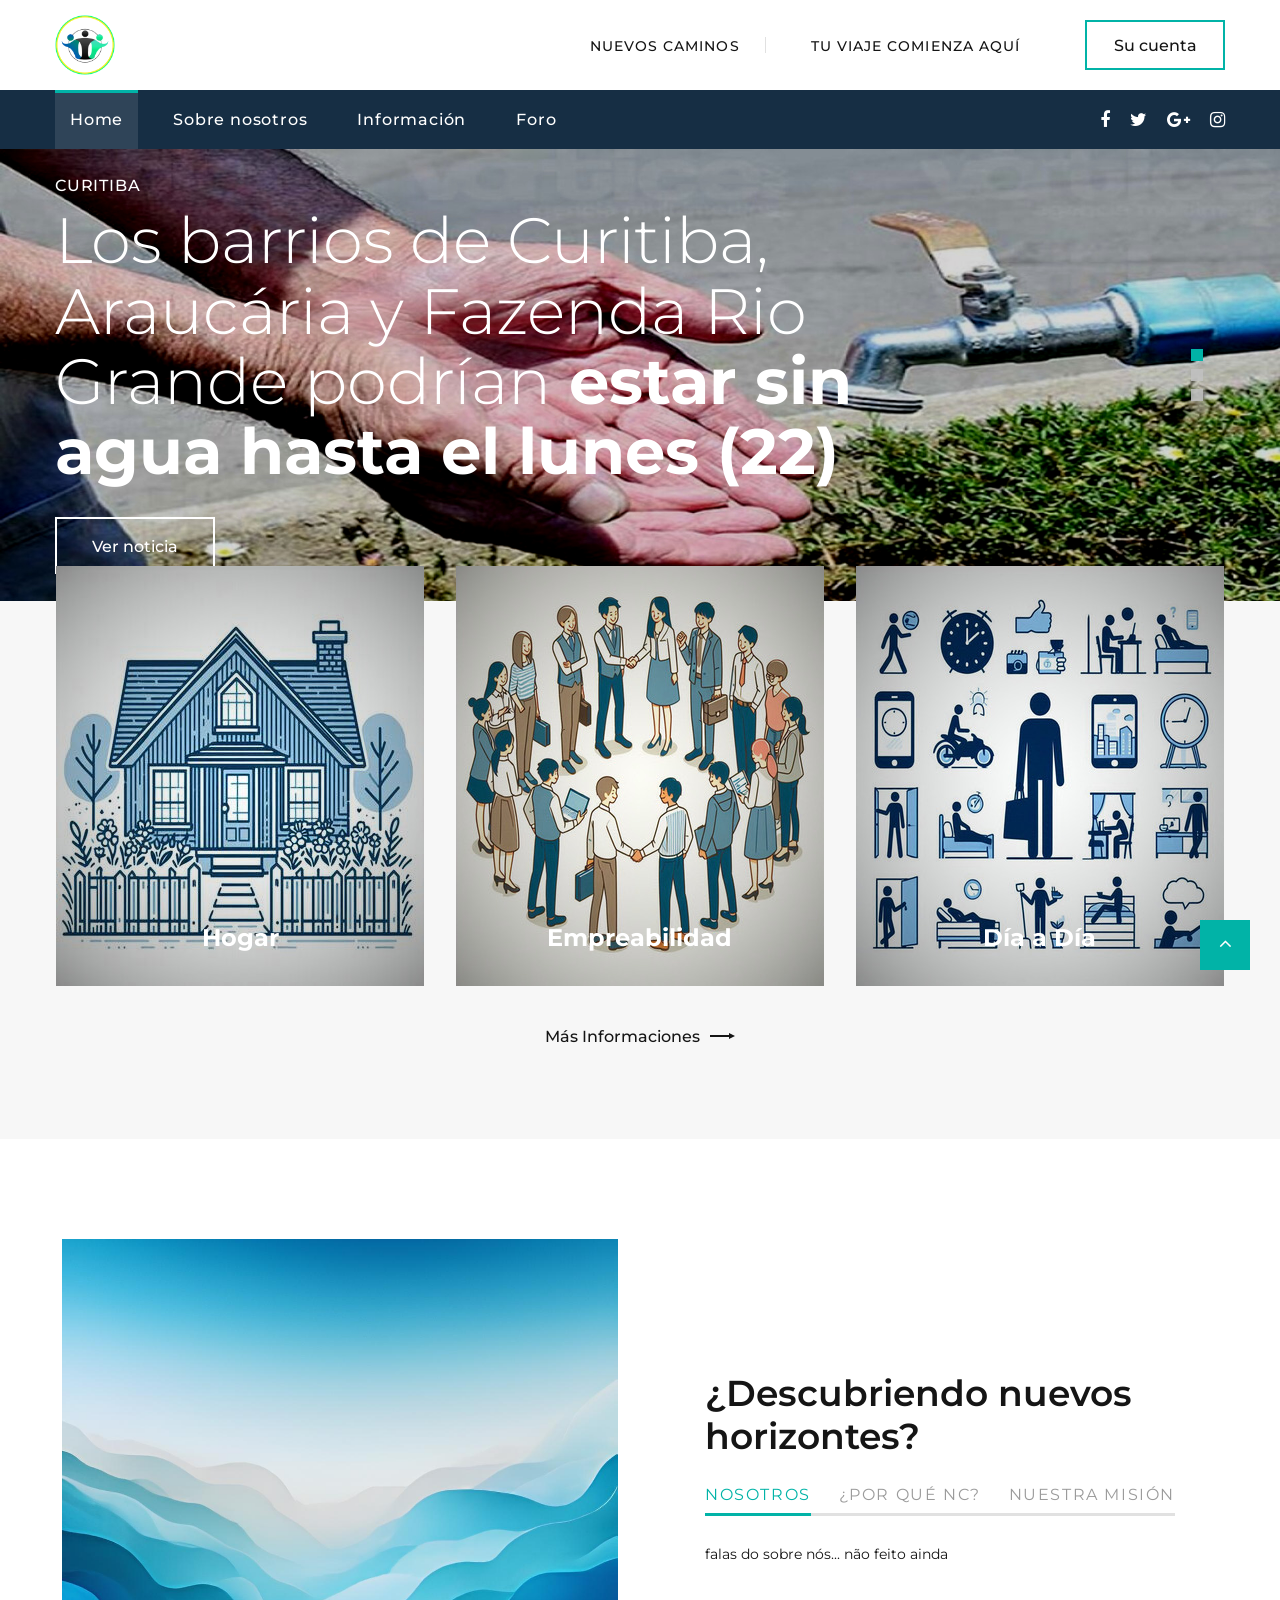
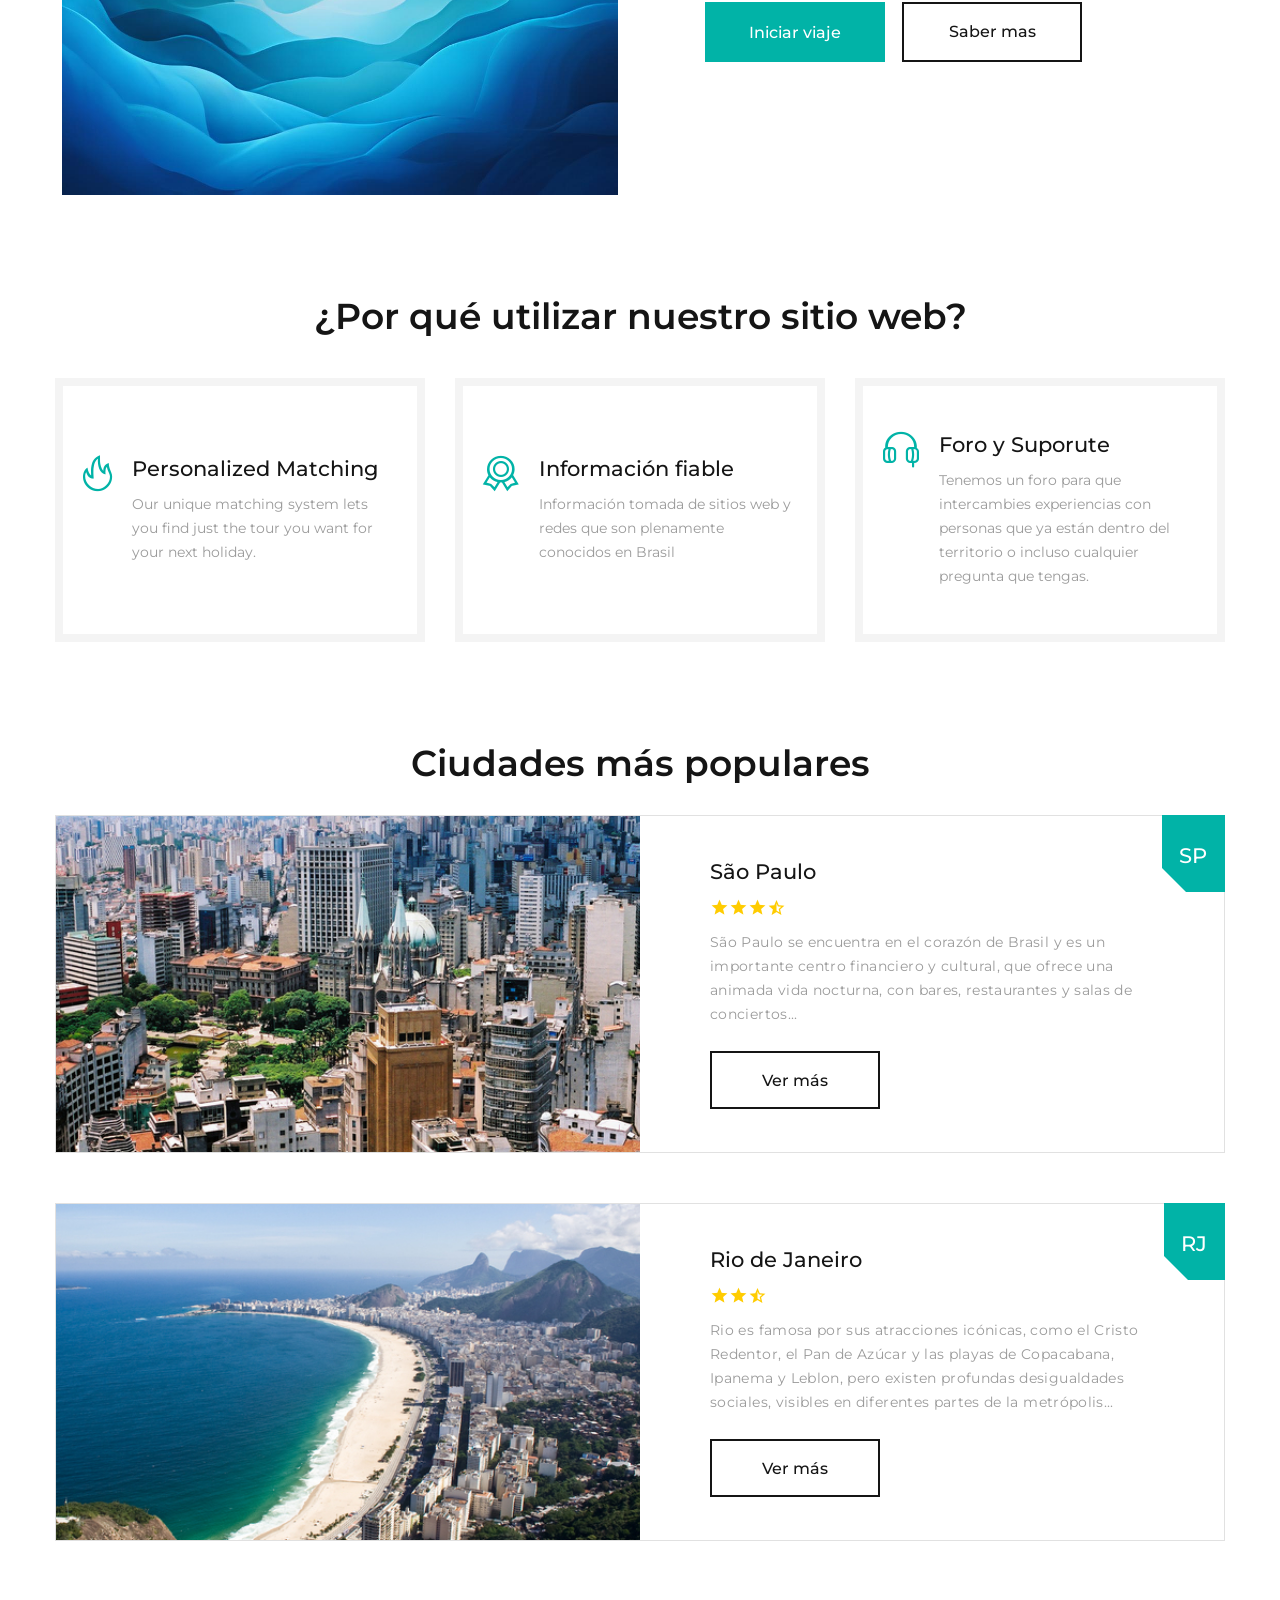
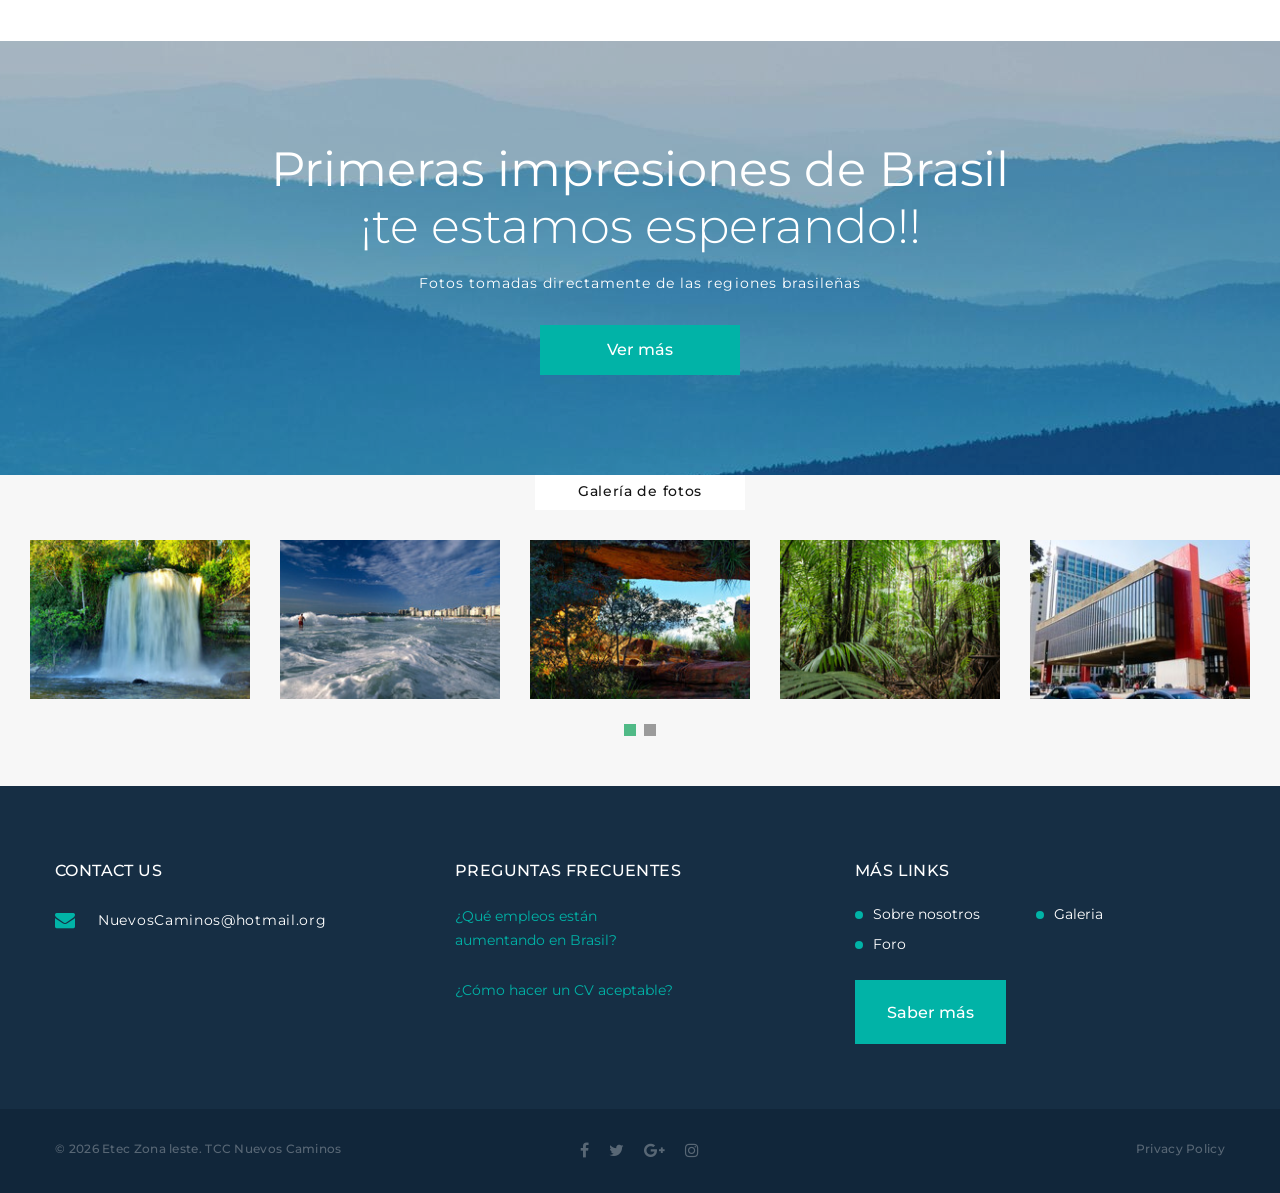
==== Front-end/index.html @ b8fffcc0 "Initial commit" ====
<!DOCTYPE html>
<html class="wide wow-animation" lang="es">
  <head>
    <title>Home</title>
    <meta name="format-detection" content="telephone=no" />
    <meta
      name="viewport"
      content="width=device-width, height=device-height, initial-scale=1.0, maximum-scale=1.0, user-scalable=0"
    />
    <meta http-equiv="X-UA-Compatible" content="IE=edge" />
    <meta charset="utf-8" />
    <link rel="icon" href="images/favicon.ico" type="image/x-icon" />
    <!-- Stylesheets-->
    <link
      rel="stylesheet"
      type="text/css"
      href="//fonts.googleapis.com/css?family=Montserrat:400,500,600,700%7CPoppins:400%7CTeko:300,400"
    />
    <link rel="stylesheet" href="css/bootstrap.css" />
    <link rel="stylesheet" href="css/fonts.css" />
    <link rel="stylesheet" href="css/style.css" />
    <style>
      .ie-panel {
        display: none;
        background: #212121;
        padding: 10px 0;
        box-shadow: 3px 3px 5px 0 rgba(0, 0, 0, 0.3);
        clear: both;
        text-align: center;
        position: relative;
        z-index: 1;
      }
      html.ie-10 .ie-panel,
      html.lt-ie-10 .ie-panel {
        display: block;
      }
    </style>
  </head>
  <body>
    <div class="page">
      <header class="section page-header">
        <!-- RD Navbar: Deixa o que é estatico na tela ou não-->
        <div class="rd-navbar-wrap">
          <nav
            class="rd-navbar rd-navbar-corporate"
            data-layout="rd-navbar-fixed"
            data-sm-layout="rd-navbar-fixed"
            data-md-layout="rd-navbar-fixed"
            data-md-device-layout="rd-navbar-fixed"
            data-lg-layout="rd-navbar-static"
            data-lg-device-layout="rd-navbar-fixed"
            data-xl-layout="rd-navbar-static"
            data-xl-device-layout="rd-navbar-static"
            data-xxl-layout="rd-navbar-static"
            data-xxl-device-layout="rd-navbar-static"
            data-lg-stick-up-offset="46px"
            data-xl-stick-up-offset="46px"
            data-xxl-stick-up-offset="106px"
            data-lg-stick-up="true"
            data-xl-stick-up="true"
            data-xxl-stick-up="true"
          >
            <div
              class="rd-navbar-collapse-toggle rd-navbar-fixed-element-1"
              data-rd-navbar-toggle=".rd-navbar-collapse"
            >
              <span></span>
            </div>
            <div class="rd-navbar-aside-outer">
              <div class="rd-navbar-aside">
                <!-- RD Navbar Panel-->
                <div class="rd-navbar-panel">
                  <!-- RD Navbar Toggle-->
                  <button
                    class="rd-navbar-toggle"
                    data-rd-navbar-toggle=".rd-navbar-nav-wrap"
                  >
                    <span></span>
                  </button>
                  <!-- RD Navbar Brand: a parte branca em cima da navbar-->
                  <div class="rd-navbar-brand">
                    <!--Brand: as informações dentro da Brand,e definindo que ela não é estatica na tela-->
                    <a class="brand" href="index.html">
                      <img src="images/logo.png" class="logo"/></a>
                  </div>
                </div>
                <div class="rd-navbar-aside-right rd-navbar-collapse">
                  <ul class="rd-navbar-corporate-contacts">
                    <li>
                      <div class="unit unit-spacing-xs">
                        <div class="unit-left">
                          <span class=""></span>
                        </div>
                        <div class="unit-body">
                          <p>Nuevos Caminos</p>
                        </div>
                      </div>
                    </li>
                    <li>
                      <div class="unit unit-spacing-xs">
                        <div class="unit-left">
                          <span class=""></span>
                        </div>
                        <div class="unit-body">
                          <a>Tu viaje comienza aquí</a>
                        </div>
                      </div>
                    </li>
                  </ul>
                  <!--Botão da Brand--->
                  <a
                    class="button button-md button-default-outline-2 button-ujarak"
                    href="cuenta.html">Su cuenta</a>
                </div>
              </div>
            </div>
            <!-- Icones das redes sociais -->
            <div class="rd-navbar-main-outer">
              <div class="rd-navbar-main">
                <div class="rd-navbar-nav-wrap">
                  <ul
                    class="list-inline list-inline-md rd-navbar-corporate-list-social"
                  >
                    <li><a class="icon fa fa-facebook" href="#"></a></li>
                    <li><a class="icon fa fa-twitter" href="#"></a></li>
                    <li><a class="icon fa fa-google-plus" href="#"></a></li>
                    <li><a class="icon fa fa-instagram" href="#"></a></li>
                  </ul>
                  <!-- RD Navbar Nav: Começo da navbar-->
                  <ul class="rd-navbar-nav">
                    <li class="rd-nav-item active">
                      <a class="rd-nav-link" href="index.html">Home</a>
                    </li>
                    <li class="rd-nav-item">
                      <a class="rd-nav-link" href="Sobre.html">Sobre nosotros</a>
                    </li>
                    <li class="rd-nav-item dropdown">
                      <a class="rd-nav-link" href="#" id="navbarDropdown1" role="button" data-toggle="dropdown" aria-expanded="false">Información</a>
                      <div class="dropdown-menu" aria-labelledby="navbarDropdown1">
                        <a class="dropdown-item" href="Información nvb/hogar.html">Hogar</a>
                        <a class="dropdown-item" href="Información nvb/empreabilidad.html">Empreabilidad</a>
                        <a class="dropdown-item" href="Información nvb/consejos.html">Consejos diarios</a>
                      </div>
                    </li>
                    <li class="rd-nav-item">
                      <a class="rd-nav-link" href="foro.html">Foro</a>
                    </li>
                  </ul>
                </div>
              </div>
            </div>
          </nav>
        </div>
      </header>
      <!-- Swiper-->
      <section
        class="section swiper-container swiper-slider swiper-slider-corporate swiper-pagination-style-2"
        data-loop="true"
        data-autoplay="5000"
        data-simulate-touch="true"
        data-nav="false"
        data-direction="vertical"
      >
        <div class="swiper-wrapper text-left">
          <div
            class="swiper-slide context-dark"
            data-slide-bg="images/noticias/flaguaCR.jpg"
          >
            <div class="swiper-slide-caption section-md">
              <div class="container">
                <div class="row">
                  <div class="col-md-10">
                    <h6
                      class="text-uppercase"
                      data-caption-animate="fadeInRight"
                      data-caption-delay="0"
                    >
                      Curitiba
                    </h6>
                    <h2
                      class="oh font-weight-light"
                      data-caption-animate="slideInUp"
                      data-caption-delay="100"
                    >
                      <span>Los barrios de Curitiba, Araucária y Fazenda Rio Grande podrían</span
                      ><span class="font-weight-bold"> estar sin agua hasta el lunes (22)</span>
                    </h2>
                    <a
                      class="button button-default-outline button-ujarak"
                      href="#"
                      data-caption-animate="fadeInLeft"
                      data-caption-delay="0"
                      >Ver noticia</a
                    >
                  </div>
                </div>
              </div>
            </div>
          </div>
          <div
            class="swiper-slide context-dark"
            data-slide-bg="images/noticias/Greve.jpg"
          >
            <div class="swiper-slide-caption section-md">
              <div class="container">
                <div class="row">
                  <div class="col-md-10">
                    <h6
                      class="text-uppercase"
                      data-caption-animate="fadeInRight"
                      data-caption-delay="0"
                    >
                    São Paulo
                    </h6>
                    <h2
                      class="oh font-weight-light"
                      data-caption-animate="slideInUp"
                      data-caption-delay="100"
                    >
                      <span>Se cancela la huelga de conductores de autobuses y cobradores de pasajes </span
                      ><span class="font-weight-bold">tras acuerdo</span>
                    </h2>
                    <a
                      class="button button-default-outline button-ujarak"
                      href="#"
                      data-caption-animate="fadeInLeft"
                      data-caption-delay="0"
                      >Ver noticia</a
                    >
                  </div>
                </div>
              </div>
            </div>
          </div>
          <div
            class="swiper-slide context-dark"
            data-slide-bg="images/noticias/geada-19104872.jpg"
          >
            <div class="swiper-slide-caption section-md">
              <div class="container">
                <div class="row">
                  <div class="col-md-10">
                    <h6
                      class="text-uppercase"
                      data-caption-animate="fadeInRight"
                      data-caption-delay="0"
                    >
                    Rio Grande do Sul
                    </h6>
                    <h2
                      class="oh font-weight-light"
                      data-caption-animate="slideInUp"
                      data-caption-delay="100"
                    >
                      <span>RS puede tener </span
                      ><span class="font-weight-bold">-10ºC esta semana</span>
                    </h2>
                    <a
                      class="button button-default-outline button-ujarak"
                      href="#"
                      data-caption-animate="fadeInLeft"
                      data-caption-delay="0"
                      >Ver noticia</a
                    >
                  </div>
                </div>
              </div>
            </div>
          </div>
        </div>
        <!-- Swiper paginação-->
        <div class="swiper-pagination"></div>
      </section>
      <!-- Section Box Categories: as caixas abaixo do swiper-->
      <section class="section section-lg section-top-1 bg-gray-4">
        <div class="container offset-negative-1">
          <div class="box-categories cta-box-wrap">
            <div class="box-categories-content">
              <div class="row justify-content-center">
                <!-- Box 1-->
                <div class="col-md-4 wow fadeInDown col-9" data-wow-delay=".2s">
                  <ul class="list-marked-2 box-categories-list">
                    <li>
                      <a href="Información nvb/hogar.html"
                        ><img
                          src="images/hogar.jpg"
                          alt=""
                          width="368"
                          height="420"
                      /></a>
                      <h5 class="box-categories-title">Hogar</h5>
                    </li>
                  </ul>
                </div>
                <!-- Fim Box 1-->

                <!-- Box 2-->
                <div class="col-md-4 wow fadeInDown col-9" data-wow-delay=".2s">
                  <ul class="list-marked-2 box-categories-list">
                    <li>
                      <a href="Información nvb/empreabilidad.html"
                        ><img
                          src="images/empreg.jpg"
                          alt=""
                          width="368"
                          height="420"
                      /></a>
                      <h5 class="box-categories-title">Empreabilidad</h5>
                    </li>
                  </ul>
                </div>
                <!-- Fim Box 2-->

                <!-- Box 3-->
                <div class="col-md-4 wow fadeInDown col-9" data-wow-delay=".2s">
                  <ul class="list-marked-2 box-categories-list">
                    <li>
                      <a href="Información nvb/consejos.html"
                        ><img
                          src="images/dia.jpg"
                          alt=""
                          width="368"
                          height="420"
                      /></a>
                      <h5 class="box-categories-title">Día a Día</h5>
                    </li>
                  </ul>
                </div>
                <!-- Fim Box 3-->
              </div>
            </div>
          </div>

          <!-- Fim Boxs-->
          <a class="link-classic wow fadeInUp" href="#"
            >Más Informaciones<span></span
          ></a>

          <!-- Terminação: Codigo box-->
        </div>
      </section>

      <!-- Discover New Horizons-->
      <section class="section section-sm section-first bg-default text-md-left">
        <div class="container">
          <div
            class="row row-50 align-items-center justify-content-center justify-content-xl-between"
          >
            <div class="col-lg-6 text-center wow fadeInUp">
              <img
                src="images/dt.jpg"
                alt=""
                width="556"
                height="382"
              />
            </div>
            <div class="col-lg-6 wow fadeInRight" data-wow-delay=".1s">
              <div class="box-width-lg-470">
                <h3>¿Descubriendo nuevos horizontes?</h3>
                <!-- Bootstrap tabs-->
                <div
                  class="tabs-custom tabs-horizontal tabs-line tabs-line-big tabs-line-style-2 text-center text-md-left"
                  id="tabs-7"
                >
                  <!-- Nav tabs-->
                  <ul class="nav nav-tabs">
                    <li class="nav-item" role="presentation">
                      <a
                        class="nav-link active"
                        href="#tabs-7-1"
                        data-toggle="tab"
                        >nosotros</a
                      >
                    </li>
                    <li class="nav-item" role="presentation">
                      <a class="nav-link" href="#tabs-7-2" data-toggle="tab"
                        >¿Por qué NC?</a
                      >
                    </li>
                    <li class="nav-item" role="presentation">
                      <a class="nav-link" href="#tabs-7-3" data-toggle="tab"
                        >Nuestra misión</a
                      >
                    </li>
                  </ul>
                  <!-- Tab panes-->
                  <div class="tab-content">
                    <div class="tab-pane fade show active" id="tabs-7-1">
                      <p>
                        falas do sobre nós... não feito ainda
                      </p>
                      <div class="group-md group-middle">
                        <a
                          class="button button-secondary button-pipaluk"
                          href="contact-us.html"
                          >Iniciar viaje</a
                        ><a
                          class="button button-black-outline button-md"
                          href="about.html"
                          >Saber mas</a
                        >
                      </div>
                    </div>
                    <div class="tab-pane fade" id="tabs-7-2">
                      <p>
                        falas do sobre nós... não feito ainda
                      </p>
                      <div class="group-md group-middle">
                        <a
                          class="button button-secondary button-pipaluk"
                          href="contact-us.html"
                          >Iniciar viaje</a
                        ><a
                          class="button button-black-outline button-md"
                          href="about.html"
                          >Saber mas</a
                        >
                      </div>
                    </div>
                    <div class="tab-pane fade" id="tabs-7-3">
                      <p>
                        falas do sobre nós... não feito ainda
                      </p>
                      <div class="group-md group-middle">
                        <a
                          class="button button-secondary button-pipaluk"
                          href="contact-us.html"
                          >Iniciar viaje</a
                        ><a
                          class="button button-black-outline button-md"
                          href="about.html"
                          >Saber mas</a
                        >
                      </div>
                    </div>
                  </div>
                </div>
              </div>
            </div>
          </div>
        </div>
      </section>
      <!--	Our Services-->
      <section class="section section-sm">
        <div class="container">
          <h3>¿Por qué utilizar nuestro sitio web?</h3>
          <div class="row row-30">
            <div class="col-sm-6 col-lg-4">
              <article class="box-icon-classic">
                <div
                  class="unit box-icon-classic-body flex-column flex-md-row text-md-left flex-lg-column text-lg-center flex-xl-row text-xl-left"
                >
                  <div class="unit-left">
                    <div
                      class="box-icon-classic-icon fl-bigmug-line-hot67"
                    ></div>
                  </div>
                  <div class="unit-body">
                    <h5 class="box-icon-classic-title">
                      <a href="#">Personalized Matching</a>
                    </h5>
                    <p class="box-icon-classic-text">
                      Our unique matching system lets you find just the tour you
                      want for your next holiday.
                    </p>
                  </div>
                </div>
              </article>
            </div>
            <div class="col-sm-6 col-lg-4">
              <article class="box-icon-classic">
                <div
                  class="unit box-icon-classic-body flex-column flex-md-row text-md-left flex-lg-column text-lg-center flex-xl-row text-xl-left"
                >
                  <div class="unit-left">
                    <div
                      class="box-icon-classic-icon fl-bigmug-line-circular220"
                    ></div>
                  </div>
                  <div class="unit-body">
                    <h5 class="box-icon-classic-title">
                      <a href="#">Información fiable</a>
                    </h5>
                    <p class="box-icon-classic-text">
                      Información tomada de sitios web y redes que son plenamente conocidos en Brasil
                    </p>
                  </div>
                </div>
              </article>
            </div>
            <div class="col-sm-6 col-lg-4">
              <article class="box-icon-classic">
                <div
                  class="unit box-icon-classic-body flex-column flex-md-row text-md-left flex-lg-column text-lg-center flex-xl-row text-xl-left"
                >
                  <div class="unit-left">
                    <div
                      class="box-icon-classic-icon fl-bigmug-line-headphones32"
                    ></div>
                  </div>
                  <div class="unit-body">
                    <h5 class="box-icon-classic-title">
                      <a href="#">Foro y Suporute</a>
                    </h5>
                    <p class="box-icon-classic-text">
                      Tenemos un foro para que intercambies experiencias con personas que ya están dentro del territorio o incluso cualquier pregunta que tengas.
                    </p>
                  </div>
                </div>
              </article>
            </div>
          </div>
        </div>
      </section>

      <!-- Cidades mais procuradas-->
      <section class="section section-sm bg-default">
        <div class="container">
          <h3 class="oh-desktop">
            <span class="d-inline-block wow slideInDown">Ciudades más populares</span>
          </h3>
          <div class="row row-sm row-40 row-md-50">
            <div class="col-sm-6 col-md-12 wow fadeInRight">
              <article class="product-big">
                <div
                  class="unit flex-column flex-md-row align-items-md-stretch"
                >
                  <div class="unit-left">
                    <a class="product-big-figure" href="#"
                      ><img
                        src="images/noticias/imgaereaSP.jpg"
                        alt=""
                        width="600"
                        height="366"
                    /></a>
                  </div>
                  <div class="unit-body">
                    <div class="product-big-body">
                      <h5 class="product-big-title">
                        <a href="#">São Paulo</a>
                      </h5>
                      <div class="group-sm group-middle justify-content-start">
                        <div class="product-big-rating">
                          <span class="icon material-icons-star"></span
                          ><span class="icon material-icons-star"></span
                          ><span class="icon material-icons-star"></span
                          ><span class="icon material-icons-star_half"></span>
                        </div>
                      </div>
                      <p class="product-big-text">
                        São Paulo se encuentra en el corazón de Brasil y es un importante centro financiero y cultural, que ofrece una animada vida nocturna, con bares, restaurantes y salas de conciertos...
                      </p>
                      <a
                        class="button button-black-outline button-ujarak"
                        href="#"
                        >Ver más</a
                      >
                      <div class="product-big-price-wrap">
                        <span class="product-big-price">SP</span>
                      </div>
                    </div>
                  </div>
                </div>
              </article>
            </div>
            <div class="col-sm-6 col-md-12 wow fadeInLeft">
  
              <article class="product-big">
                <div
                  class="unit flex-column flex-md-row align-items-md-stretch"
                >
                  <div class="unit-left">
                    <a class="product-big-figure" href="#"
                      ><img
                        src="images/noticias/imgaereaRJ.jpg"
                        alt=""
                        width="600"
                        height="366"
                    /></a>
                  </div>
                  <div class="unit-body">
                    <div class="product-big-body">
                      <h5 class="product-big-title">
                        <a href="#">Rio de Janeiro</a>
                      </h5>
                      <div class="group-sm group-middle justify-content-start">
                        <div class="product-big-rating">
                          <span class="icon material-icons-star"></span
                          ><span class="icon material-icons-star"></span
                          ><span class="icon material-icons-star_half"></span>
                        </div>
                      </div>
                      <p class="product-big-text">
                        Rio es famosa por sus atracciones icónicas, como el Cristo Redentor, el Pan de Azúcar y las playas de Copacabana, Ipanema y Leblon, pero existen profundas desigualdades sociales, visibles en diferentes partes de la metrópolis...
                      </p>
                      <a
                        class="button button-black-outline button-ujarak"
                        href="#"
                        >Ver más</a
                      >
                      <div class="product-big-price-wrap">
                        <span class="product-big-price">RJ</span>
                      </div>
                    </div>
                  </div>
                </div>
              </article>
            </div>
          </div>
        </div>
      </section>

      
      <!-- Algumas fotos do território Brasileiro-->
      <section class="section bg-default text-center offset-top-50">
        <div
          class="parallax-container"
          data-parallax-img="images/adicionais/banner.jpg"
        >
          <div
            class="parallax-content section-xl section-inset-custom-1 context-dark bg-overlay-2-21"
          >
            <div class="container">
              <h2 class="heading-2 oh font-weight-normal wow slideInDown">
                <span class="d-block font-weight-semi-bold"
                  >Primeras impresiones de Brasil</span
                ><span class="d-block font-weight-light"
                  >¡te estamos esperando!!</span
                >
              </h2>
              <p
                class="text-width-medium text-spacing-75 wow fadeInLeft"
                data-wow-delay=".1s"
              >
              Fotos tomadas directamente de las regiones brasileñas
              </p>
              <a class="button button-secondary button-pipaluk" href="#"
                >Ver más</a
              >
            </div>
          </div>
        </div>
      </section>

      <!-- Slider: fotos-->
      <section
        class="section section-sm section-top-0 section-fluid section-relative bg-gray-4"
      >
        <div class="container-fluid">
          <h6 class="gallery-title">Galería de fotos</h6>
          <!-- Carrossel das fotos-->
          <div
            class="owl-carousel owl-classic owl-dots-secondary"
            data-items="1"
            data-sm-items="2"
            data-md-items="3"
            data-lg-items="4"
            data-xl-items="5"
            data-xxl-items="6"
            data-stage-padding="15"
            data-xxl-stage-padding="0"
            data-margin="30"
            data-autoplay="true"
            data-nav="true"
            data-dots="true"
          >

            <article class="thumbnail thumbnail-mary">
              <div class="thumbnail-mary-figure">
                <img
                  src="images/adicionais/maranhao.jpg"
                  alt=""
                  width="270"
                  height="195"
                />
              </div>
              <div class="thumbnail-mary-caption">
                <a
                  class="icon fl-bigmug-line-zoom60"
                  href="images/adicionais/maranhaoG.jpg"
                  data-lightgallery="item"
                  ><img
                    src="images/gallery-image-1-270x195.jpg"
                    alt=""
                    width="270"
                    height="195"
                /></a>
              </div>
            </article>

            <article class="thumbnail thumbnail-mary">
              <div class="thumbnail-mary-figure">
                <img
                  src="images/adicionais/Rj.jpg"
                  alt=""
                  width="270"
                  height="195"
                />
              </div>
              <div class="thumbnail-mary-caption">
                <a
                  class="icon fl-bigmug-line-zoom60"
                  href="images/adicionais/RjG.jfif"
                  data-lightgallery="item"
                  ><img
                    src="images/gallery-image-2-270x195.jpg"
                    alt=""
                    width="270"
                    height="195"
                /></a>
              </div>
            </article>

            <article class="thumbnail thumbnail-mary">
              <div class="thumbnail-mary-figure">
                <img
                  src="images/adicionais/Pi.jpg"
                  alt=""
                  width="270"
                  height="195"
                />
              </div>
              <div class="thumbnail-mary-caption">
                <a
                  class="icon fl-bigmug-line-zoom60"
                  href="images/adicionais/PiG.jpg"
                  data-lightgallery="item"
                  ><img
                    src="images/gallery-image-3-270x195.jpg"
                    alt=""
                    width="270"
                    height="195"
                /></a>
              </div>
            </article>

            <article class="thumbnail thumbnail-mary">
              <div class="thumbnail-mary-figure">
                <img
                  src="images/adicionais/Ama.jpg"
                  alt=""
                  width="270"
                  height="195"
                />
              </div>
              <div class="thumbnail-mary-caption">
                <a
                  class="icon fl-bigmug-line-zoom60"
                  href="images/adicionais/AmaG.jpg"
                  data-lightgallery="item"
                  ><img
                    src="images/gallery-image-4-270x195.jpg"
                    alt=""
                    width="270"
                    height="195"
                /></a>
              </div>
            </article>
 
            <article class="thumbnail thumbnail-mary">
              <div class="thumbnail-mary-figure">
                <img
                  src="images/adicionais/Sp.jpg"
                  alt=""
                  width="270"
                  height="195"
                />
              </div>
              <div class="thumbnail-mary-caption">
                <a
                  class="icon fl-bigmug-line-zoom60"
                  href="images/adicionais/SpG.jpg"
                  data-lightgallery="item"
                  ><img
                    src="images/gallery-image-5-270x195.jpg"
                    alt=""
                    width="270"
                    height="195"
                /></a>
              </div>
            </article>
   
            <article class="thumbnail thumbnail-mary">
              <div class="thumbnail-mary-figure">
                <img
                  src="images/adicionais/Mg.jpg"
                  alt=""
                  width="270"
                  height="195"
                />
              </div>
              <div class="thumbnail-mary-caption">
                <a
                  class="icon fl-bigmug-line-zoom60"
                  href="images/adicionais/MgG.jpg"
                  data-lightgallery="item"
                  ><img
                    src="images/gallery-image-6-270x195.jpg"
                    alt=""
                    width="270"
                    height="195"
                /></a>
              </div>
            </article>

            <article class="thumbnail thumbnail-mary">
              <div class="thumbnail-mary-figure">
                <img
                  src="images/adicionais/Nt.jpg"
                  alt=""
                  width="270"
                  height="195"
                />
              </div>
              <div class="thumbnail-mary-caption">
                <a
                  class="icon fl-bigmug-line-zoom60"
                  href="images/adicionais/NtG.jfif"
                  data-lightgallery="item"
                  ><img
                    src="images/gallery-image-7-270x195.jpg"
                    alt=""
                    width="270"
                    height="195"
                /></a>
              </div>
            </article>
          </div>
        </div>
      </section>

      <!-- Footer-->
      <footer class="section footer-corporate context-dark">
        <div class="footer-corporate-inset">
          <div class="container">
            <div class="row row-40 justify-content-lg-between">
              <!-- Repartição 1-->
              <div class="col-sm-6 col-md-12 col-lg-3 col-xl-4">
                <div class="oh-desktop">
                  <div class="wow slideInRight" data-wow-delay="0s">
                    <h6 class="text-spacing-100 text-uppercase">Contact us</h6>
                    <ul class="footer-contacts d-inline-block d-sm-block">
                      <li>
                        <div class="unit">
                          <div class="unit-left">
                            <span class="icon fa fa-envelope"></span>
                          </div>
                          <div class="unit-body">
                            <a class="link-aemail" href="mailto:#"
                              >NuevosCaminos@hotmail.org</a>
                          </div>
                        </div>
                      </li>
                    </ul>
                  </div>
                </div>
              </div>
              <!-- Fim Repartição 1-->

              <!-- Repartição 2-->
              <div class="col-sm-6 col-md-5 col-lg-3 col-xl-4">
                <div class="oh-desktop">
                  <div class="wow slideInDown" data-wow-delay="0s">
                    <h6 class="text-spacing-100 text-uppercase">
                      Preguntas frecuentes
                    </h6>

                    <article class="post post-minimal-2">
                      <p class="post-minimal-2-title">
                        <a href="#"
                          >¿Qué empleos están aumentando en Brasil?</a>
                      </p>
                    </article>

                    <article class="post post-minimal-2">
                      <p class="post-minimal-2-title">
                        <a href="#"
                          >¿Cómo hacer un CV aceptable?</a
                        >
                      </p>
                    </article>
                  </div>
                </div>
              </div>
              <!-- Fim Repartição 2-->
              
              <!-- Repartição 3-->
              <div class="col-sm-11 col-md-7 col-lg-5 col-xl-4">
                <div class="oh-desktop">
                  <div class="wow slideInLeft" data-wow-delay="0s">
                    <h6 class="text-spacing-100 text-uppercase">Más links</h6>
                    <ul
                      class="row-6 list-0 list-marked list-marked-md list-marked-secondary list-custom-2">
                      <li><a href="sobre.html">Sobre nosotros</a></li>
                      <li><a href="foro.html">Foro</a></li>
                      <li><a href="#">Galeria</a></li>
                    </ul>
                    <div class="group-md group-middle justify-content-sm-start">
                      <a class="button button-lg button-primary button-ujarak" href="#">Saber más</a>
                    </div>
                  </div>
                </div>
              </div>
              <!-- Fim Repartição 3-->

            </div>
          </div>
        </div>
        <div class="footer-corporate-bottom-panel">
          <div class="container">
            <div
              class="row justfy-content-xl-space-berween row-10 align-items-md-center2"
            >
              <div class="col-sm-6 col-md-4 text-sm-right text-md-center">
                <div>
                  <ul class="list-inline list-inline-sm footer-social-list-2">
                    <li><a class="icon fa fa-facebook" href="#"></a></li>
                    <li><a class="icon fa fa-twitter" href="#"></a></li>
                    <li><a class="icon fa fa-google-plus" href="#"></a></li>
                    <li><a class="icon fa fa-instagram" href="#"></a></li>
                  </ul>
                </div>
              </div>
              <div class="col-sm-6 col-md-4 order-sm-first">
                
                <!-- Considerações-->
                <p class="rights">
                  <span>&copy;&nbsp;</span><span class="copyright-year"></span
                  ><span>&nbsp;</span><span>Etec Zona leste</span>.
                  <span>TCC Nuevos Caminos</span>
                </p>
              </div>
              <div class="col-sm-6 col-md-4 text-md-right">
                <p class="rights"><a href="#">Privacy Policy</a></p>
              </div>
            </div>
          </div>
        </div>
      </footer>
    <!--Fim Footer-->

    </div>
    <!-- Global Mailform Output-->
    <div class="snackbars" id="form-output-global"></div>
    <!-- Javascript-->
    <script src="js/core.min.js"></script>
    <script src="js/script.js"></script>
  </body>
</html>
---- Front-end/css/fonts.css ----
/*
*
* Fonts
*/
/*
*
* Font Awesome Icons 4.7.0
* --------------------------------------------------
*/
@font-face {
	font-family: 'FontAwesome';
	src: url("../fonts/fontawesome-webfont.eot?v=4.7.0");
	src: url("../fonts/fontawesome-webfont.eot?#iefix&v=4.7.0") format("embedded-opentype"), url("../fonts/fontawesome-webfont.woff2?v=4.7.0") format("woff2"), url("../fonts/fontawesome-webfont.woff?v=4.7.0") format("woff"), url("../fonts/fontawesome-webfont.ttf?v=4.7.0") format("truetype"), url("../fonts/fontawesome-webfont.svg?v=4.7.0#fontawesomeregular") format("svg");
	font-weight: normal;
	font-style: normal;
}

.fa {
	display: inline-block;
	font-family: 'FontAwesome';
	font-size: inherit;
	text-rendering: auto;
	-webkit-font-smoothing: antialiased;
	-moz-osx-font-smoothing: grayscale;
}

[class*='fa-']:before {
	font-weight: 400;
	font-family: 'FontAwesome';
}

/* makes the font 33% larger relative to the icon container */
.fa-lg {
	font-size: 1.33333333em;
	line-height: 0.75em;
	vertical-align: -15%;
}

.fa-2x {
	font-size: 2em;
}

.fa-3x {
	font-size: 3em;
}

.fa-4x {
	font-size: 4em;
}

.fa-5x {
	font-size: 5em;
}

.fa-fw {
	width: 1.28571429em;
	text-align: center;
}

.fa-ul {
	padding-left: 0;
	margin-left: 2.14285714em;
	list-style-type: none;
}

.fa-ul > li {
	position: relative;
}

.fa-li {
	position: absolute;
	left: -2.14285714em;
	width: 2.14285714em;
	top: 0.14285714em;
	text-align: center;
}

.fa-li.fa-lg {
	left: -1.85714286em;
}

.fa-border {
	padding: .2em .25em .15em;
	border: solid 0.08em #eeeeee;
	border-radius: .1em;
}

.fa-pull-left {
	float: left;
}

.fa-pull-right {
	float: right;
}

.fa.fa-pull-left {
	margin-right: .3em;
}

.fa.fa-pull-right {
	margin-left: .3em;
}

/* Deprecated as of 4.4.0 */
.pull-right {
	float: right;
}

.pull-left {
	float: left;
}

.fa.pull-left {
	margin-right: .3em;
}

.fa.pull-right {
	margin-left: .3em;
}

.fa-spin {
	-webkit-animation: fa-spin 2s infinite linear;
	animation: fa-spin 2s infinite linear;
}

.fa-pulse {
	-webkit-animation: fa-spin 1s infinite steps(8);
	animation: fa-spin 1s infinite steps(8);
}

@-webkit-keyframes fa-spin {
	0% {
		-webkit-transform: rotate(0deg);
		transform: rotate(0deg);
	}
	100% {
		-webkit-transform: rotate(359deg);
		transform: rotate(359deg);
	}
}

@keyframes fa-spin {
	0% {
		-webkit-transform: rotate(0deg);
		transform: rotate(0deg);
	}
	100% {
		-webkit-transform: rotate(359deg);
		transform: rotate(359deg);
	}
}

.fa-rotate-90 {
	-ms-filter: "progid:DXImageTransform.Microsoft.BasicImage(rotation=1)";
	-webkit-transform: rotate(90deg);
	-ms-transform: rotate(90deg);
	transform: rotate(90deg);
}

.fa-rotate-180 {
	-ms-filter: "progid:DXImageTransform.Microsoft.BasicImage(rotation=2)";
	-webkit-transform: rotate(180deg);
	-ms-transform: rotate(180deg);
	transform: rotate(180deg);
}

.fa-rotate-270 {
	-ms-filter: "progid:DXImageTransform.Microsoft.BasicImage(rotation=3)";
	-webkit-transform: rotate(270deg);
	-ms-transform: rotate(270deg);
	transform: rotate(270deg);
}

.fa-flip-horizontal {
	-ms-filter: "progid:DXImageTransform.Microsoft.BasicImage(rotation=0, mirror=1)";
	-webkit-transform: scale(-1, 1);
	-ms-transform: scale(-1, 1);
	transform: scale(-1, 1);
}

.fa-flip-vertical {
	-ms-filter: "progid:DXImageTransform.Microsoft.BasicImage(rotation=2, mirror=1)";
	-webkit-transform: scale(1, -1);
	-ms-transform: scale(1, -1);
	transform: scale(1, -1);
}

:root .fa-rotate-90,
:root .fa-rotate-180,
:root .fa-rotate-270,
:root .fa-flip-horizontal,
:root .fa-flip-vertical {
	filter: none;
}

.fa-stack {
	position: relative;
	display: inline-block;
	width: 2em;
	height: 2em;
	line-height: 2em;
	vertical-align: middle;
}

.fa-stack-1x,
.fa-stack-2x {
	position: absolute;
	left: 0;
	width: 100%;
	text-align: center;
}

.fa-stack-1x {
	line-height: inherit;
}

.fa-stack-2x {
	font-size: 2em;
}

.fa-inverse {
	color: #ffffff;
}

/* Font Awesome uses the Unicode Private Use Area (PUA) to ensure screen
   readers do not read off random characters that represent icons */
.fa-glass:before {
	content: "\f000";
}

.fa-music:before {
	content: "\f001";
}

.fa-search:before {
	content: "\f002";
}

.fa-envelope-o:before {
	content: "\f003";
}

.fa-heart:before {
	content: "\f004";
}

.fa-star:before {
	content: "\f005";
}

.fa-star-o:before {
	content: "\f006";
}

.fa-user:before {
	content: "\f007";
}

.fa-film:before {
	content: "\f008";
}

.fa-th-large:before {
	content: "\f009";
}

.fa-th:before {
	content: "\f00a";
}

.fa-th-list:before {
	content: "\f00b";
}

.fa-check:before {
	content: "\f00c";
}

.fa-remove:before,
.fa-close:before,
.fa-times:before {
	content: "\f00d";
}

.fa-search-plus:before {
	content: "\f00e";
}

.fa-search-minus:before {
	content: "\f010";
}

.fa-power-off:before {
	content: "\f011";
}

.fa-signal:before {
	content: "\f012";
}

.fa-gear:before,
.fa-cog:before {
	content: "\f013";
}

.fa-trash-o:before {
	content: "\f014";
}

.fa-home:before {
	content: "\f015";
}

.fa-file-o:before {
	content: "\f016";
}

.fa-clock-o:before {
	content: "\f017";
}

.fa-road:before {
	content: "\f018";
}

.fa-download:before {
	content: "\f019";
}

.fa-arrow-circle-o-down:before {
	content: "\f01a";
}

.fa-arrow-circle-o-up:before {
	content: "\f01b";
}

.fa-inbox:before {
	content: "\f01c";
}

.fa-play-circle-o:before {
	content: "\f01d";
}

.fa-rotate-right:before,
.fa-repeat:before {
	content: "\f01e";
}

.fa-refresh:before {
	content: "\f021";
}

.fa-list-alt:before {
	content: "\f022";
}

.fa-lock:before {
	content: "\f023";
}

.fa-flag:before {
	content: "\f024";
}

.fa-headphones:before {
	content: "\f025";
}

.fa-volume-off:before {
	content: "\f026";
}

.fa-volume-down:before {
	content: "\f027";
}

.fa-volume-up:before {
	content: "\f028";
}

.fa-qrcode:before {
	content: "\f029";
}

.fa-barcode:before {
	content: "\f02a";
}

.fa-tag:before {
	content: "\f02b";
}

.fa-tags:before {
	content: "\f02c";
}

.fa-book:before {
	content: "\f02d";
}

.fa-bookmark:before {
	content: "\f02e";
}

.fa-print:before {
	content: "\f02f";
}

.fa-camera:before {
	content: "\f030";
}

.fa-font:before {
	content: "\f031";
}

.fa-bold:before {
	content: "\f032";
}

.fa-italic:before {
	content: "\f033";
}

.fa-text-height:before {
	content: "\f034";
}

.fa-text-width:before {
	content: "\f035";
}

.fa-align-left:before {
	content: "\f036";
}

.fa-align-center:before {
	content: "\f037";
}

.fa-align-right:before {
	content: "\f038";
}

.fa-align-justify:before {
	content: "\f039";
}

.fa-list:before {
	content: "\f03a";
}

.fa-dedent:before,
.fa-outdent:before {
	content: "\f03b";
}

.fa-indent:before {
	content: "\f03c";
}

.fa-video-camera:before {
	content: "\f03d";
}

.fa-photo:before,
.fa-image:before,
.fa-picture-o:before {
	content: "\f03e";
}

.fa-pencil:before {
	content: "\f040";
}

.fa-map-marker:before {
	content: "\f041";
}

.fa-adjust:before {
	content: "\f042";
}

.fa-tint:before {
	content: "\f043";
}

.fa-edit:before,
.fa-pencil-square-o:before {
	content: "\f044";
}

.fa-share-square-o:before {
	content: "\f045";
}

.fa-check-square-o:before {
	content: "\f046";
}

.fa-arrows:before {
	content: "\f047";
}

.fa-step-backward:before {
	content: "\f048";
}

.fa-fast-backward:before {
	content: "\f049";
}

.fa-backward:before {
	content: "\f04a";
}

.fa-play:before {
	content: "\f04b";
}

.fa-pause:before {
	content: "\f04c";
}

.fa-stop:before {
	content: "\f04d";
}

.fa-forward:before {
	content: "\f04e";
}

.fa-fast-forward:before {
	content: "\f050";
}

.fa-step-forward:before {
	content: "\f051";
}

.fa-eject:before {
	content: "\f052";
}

.fa-chevron-left:before {
	content: "\f053";
}

.fa-chevron-right:before {
	content: "\f054";
}

.fa-plus-circle:before {
	content: "\f055";
}

.fa-minus-circle:before {
	content: "\f056";
}

.fa-times-circle:before {
	content: "\f057";
}

.fa-check-circle:before {
	content: "\f058";
}

.fa-question-circle:before {
	content: "\f059";
}

.fa-info-circle:before {
	content: "\f05a";
}

.fa-crosshairs:before {
	content: "\f05b";
}

.fa-times-circle-o:before {
	content: "\f05c";
}

.fa-check-circle-o:before {
	content: "\f05d";
}

.fa-ban:before {
	content: "\f05e";
}

.fa-arrow-left:before {
	content: "\f060";
}

.fa-arrow-right:before {
	content: "\f061";
}

.fa-arrow-up:before {
	content: "\f062";
}

.fa-arrow-down:before {
	content: "\f063";
}

.fa-mail-forward:before,
.fa-share:before {
	content: "\f064";
}

.fa-expand:before {
	content: "\f065";
}

.fa-compress:before {
	content: "\f066";
}

.fa-plus:before {
	content: "\f067";
}

.fa-minus:before {
	content: "\f068";
}

.fa-asterisk:before {
	content: "\f069";
}

.fa-exclamation-circle:before {
	content: "\f06a";
}

.fa-gift:before {
	content: "\f06b";
}

.fa-leaf:before {
	content: "\f06c";
}

.fa-fire:before {
	content: "\f06d";
}

.fa-eye:before {
	content: "\f06e";
}

.fa-eye-slash:before {
	content: "\f070";
}

.fa-warning:before,
.fa-exclamation-triangle:before {
	content: "\f071";
}

.fa-plane:before {
	content: "\f072";
}

.fa-calendar:before {
	content: "\f073";
}

.fa-random:before {
	content: "\f074";
}

.fa-comment:before {
	content: "\f075";
}

.fa-magnet:before {
	content: "\f076";
}

.fa-chevron-up:before {
	content: "\f077";
}

.fa-chevron-down:before {
	content: "\f078";
}

.fa-retweet:before {
	content: "\f079";
}

.fa-shopping-cart:before {
	content: "\f07a";
}

.fa-folder:before {
	content: "\f07b";
}

.fa-folder-open:before {
	content: "\f07c";
}

.fa-arrows-v:before {
	content: "\f07d";
}

.fa-arrows-h:before {
	content: "\f07e";
}

.fa-bar-chart-o:before,
.fa-bar-chart:before {
	content: "\f080";
}

.fa-twitter-square:before {
	content: "\f081";
}

.fa-facebook-square:before {
	content: "\f082";
}

.fa-camera-retro:before {
	content: "\f083";
}

.fa-key:before {
	content: "\f084";
}

.fa-gears:before,
.fa-cogs:before {
	content: "\f085";
}

.fa-comments:before {
	content: "\f086";
}

.fa-thumbs-o-up:before {
	content: "\f087";
}

.fa-thumbs-o-down:before {
	content: "\f088";
}

.fa-star-half:before {
	content: "\f089";
}

.fa-heart-o:before {
	content: "\f08a";
}

.fa-sign-out:before {
	content: "\f08b";
}

.fa-linkedin-square:before {
	content: "\f08c";
}

.fa-thumb-tack:before {
	content: "\f08d";
}

.fa-external-link:before {
	content: "\f08e";
}

.fa-sign-in:before {
	content: "\f090";
}

.fa-trophy:before {
	content: "\f091";
}

.fa-github-square:before {
	content: "\f092";
}

.fa-upload:before {
	content: "\f093";
}

.fa-lemon-o:before {
	content: "\f094";
}

.fa-phone:before {
	content: "\f095";
}

.fa-square-o:before {
	content: "\f096";
}

.fa-bookmark-o:before {
	content: "\f097";
}

.fa-phone-square:before {
	content: "\f098";
}

.fa-twitter:before {
	content: "\f099";
}

.fa-facebook-f:before,
.fa-facebook:before {
	content: "\f09a";
}

.fa-github:before {
	content: "\f09b";
}

.fa-unlock:before {
	content: "\f09c";
}

.fa-credit-card:before {
	content: "\f09d";
}

.fa-feed:before,
.fa-rss:before {
	content: "\f09e";
}

.fa-hdd-o:before {
	content: "\f0a0";
}

.fa-bullhorn:before {
	content: "\f0a1";
}

.fa-bell:before {
	content: "\f0f3";
}

.fa-certificate:before {
	content: "\f0a3";
}

.fa-hand-o-right:before {
	content: "\f0a4";
}

.fa-hand-o-left:before {
	content: "\f0a5";
}

.fa-hand-o-up:before {
	content: "\f0a6";
}

.fa-hand-o-down:before {
	content: "\f0a7";
}

.fa-arrow-circle-left:before {
	content: "\f0a8";
}

.fa-arrow-circle-right:before {
	content: "\f0a9";
}

.fa-arrow-circle-up:before {
	content: "\f0aa";
}

.fa-arrow-circle-down:before {
	content: "\f0ab";
}

.fa-globe:before {
	content: "\f0ac";
}

.fa-wrench:before {
	content: "\f0ad";
}

.fa-tasks:before {
	content: "\f0ae";
}

.fa-filter:before {
	content: "\f0b0";
}

.fa-briefcase:before {
	content: "\f0b1";
}

.fa-arrows-alt:before {
	content: "\f0b2";
}

.fa-group:before,
.fa-users:before {
	content: "\f0c0";
}

.fa-chain:before,
.fa-link:before {
	content: "\f0c1";
}

.fa-cloud:before {
	content: "\f0c2";
}

.fa-flask:before {
	content: "\f0c3";
}

.fa-cut:before,
.fa-scissors:before {
	content: "\f0c4";
}

.fa-copy:before,
.fa-files-o:before {
	content: "\f0c5";
}

.fa-paperclip:before {
	content: "\f0c6";
}

.fa-save:before,
.fa-floppy-o:before {
	content: "\f0c7";
}

.fa-square:before {
	content: "\f0c8";
}

.fa-navicon:before,
.fa-reorder:before,
.fa-bars:before {
	content: "\f0c9";
}

.fa-list-ul:before {
	content: "\f0ca";
}

.fa-list-ol:before {
	content: "\f0cb";
}

.fa-strikethrough:before {
	content: "\f0cc";
}

.fa-underline:before {
	content: "\f0cd";
}

.fa-table:before {
	content: "\f0ce";
}

.fa-magic:before {
	content: "\f0d0";
}

.fa-truck:before {
	content: "\f0d1";
}

.fa-pinterest:before {
	content: "\f0d2";
}

.fa-pinterest-square:before {
	content: "\f0d3";
}

.fa-google-plus-square:before {
	content: "\f0d4";
}

.fa-google-plus:before {
	content: "\f0d5";
}

.fa-money:before {
	content: "\f0d6";
}

.fa-caret-down:before {
	content: "\f0d7";
}

.fa-caret-up:before {
	content: "\f0d8";
}

.fa-caret-left:before {
	content: "\f0d9";
}

.fa-caret-right:before {
	content: "\f0da";
}

.fa-columns:before {
	content: "\f0db";
}

.fa-unsorted:before,
.fa-sort:before {
	content: "\f0dc";
}

.fa-sort-down:before,
.fa-sort-desc:before {
	content: "\f0dd";
}

.fa-sort-up:before,
.fa-sort-asc:before {
	content: "\f0de";
}

.fa-envelope:before {
	content: "\f0e0";
}

.fa-linkedin:before {
	content: "\f0e1";
}

.fa-rotate-left:before,
.fa-undo:before {
	content: "\f0e2";
}

.fa-legal:before,
.fa-gavel:before {
	content: "\f0e3";
}

.fa-dashboard:before,
.fa-tachometer:before {
	content: "\f0e4";
}

.fa-comment-o:before {
	content: "\f0e5";
}

.fa-comments-o:before {
	content: "\f0e6";
}

.fa-flash:before,
.fa-bolt:before {
	content: "\f0e7";
}

.fa-sitemap:before {
	content: "\f0e8";
}

.fa-umbrella:before {
	content: "\f0e9";
}

.fa-paste:before,
.fa-clipboard:before {
	content: "\f0ea";
}

.fa-lightbulb-o:before {
	content: "\f0eb";
}

.fa-exchange:before {
	content: "\f0ec";
}

.fa-cloud-download:before {
	content: "\f0ed";
}

.fa-cloud-upload:before {
	content: "\f0ee";
}

.fa-user-md:before {
	content: "\f0f0";
}

.fa-stethoscope:before {
	content: "\f0f1";
}

.fa-suitcase:before {
	content: "\f0f2";
}

.fa-bell-o:before {
	content: "\f0a2";
}

.fa-coffee:before {
	content: "\f0f4";
}

.fa-cutlery:before {
	content: "\f0f5";
}

.fa-file-text-o:before {
	content: "\f0f6";
}

.fa-building-o:before {
	content: "\f0f7";
}

.fa-hospital-o:before {
	content: "\f0f8";
}

.fa-ambulance:before {
	content: "\f0f9";
}

.fa-medkit:before {
	content: "\f0fa";
}

.fa-fighter-jet:before {
	content: "\f0fb";
}

.fa-beer:before {
	content: "\f0fc";
}

.fa-h-square:before {
	content: "\f0fd";
}

.fa-plus-square:before {
	content: "\f0fe";
}

.fa-angle-double-left:before {
	content: "\f100";
}

.fa-angle-double-right:before {
	content: "\f101";
}

.fa-angle-double-up:before {
	content: "\f102";
}

.fa-angle-double-down:before {
	content: "\f103";
}

.fa-angle-left:before {
	content: "\f104";
}

.fa-angle-right:before {
	content: "\f105";
}

.fa-angle-up:before {
	content: "\f106";
}

.fa-angle-down:before {
	content: "\f107";
}

.fa-desktop:before {
	content: "\f108";
}

.fa-laptop:before {
	content: "\f109";
}

.fa-tablet:before {
	content: "\f10a";
}

.fa-mobile-phone:before,
.fa-mobile:before {
	content: "\f10b";
}

.fa-circle-o:before {
	content: "\f10c";
}

.fa-quote-left:before {
	content: "\f10d";
}

.fa-quote-right:before {
	content: "\f10e";
}

.fa-spinner:before {
	content: "\f110";
}

.fa-circle:before {
	content: "\f111";
}

.fa-mail-reply:before,
.fa-reply:before {
	content: "\f112";
}

.fa-github-alt:before {
	content: "\f113";
}

.fa-folder-o:before {
	content: "\f114";
}

.fa-folder-open-o:before {
	content: "\f115";
}

.fa-smile-o:before {
	content: "\f118";
}

.fa-frown-o:before {
	content: "\f119";
}

.fa-meh-o:before {
	content: "\f11a";
}

.fa-gamepad:before {
	content: "\f11b";
}

.fa-keyboard-o:before {
	content: "\f11c";
}

.fa-flag-o:before {
	content: "\f11d";
}

.fa-flag-checkered:before {
	content: "\f11e";
}

.fa-terminal:before {
	content: "\f120";
}

.fa-code:before {
	content: "\f121";
}

.fa-mail-reply-all:before,
.fa-reply-all:before {
	content: "\f122";
}

.fa-star-half-empty:before,
.fa-star-half-full:before,
.fa-star-half-o:before {
	content: "\f123";
}

.fa-location-arrow:before {
	content: "\f124";
}

.fa-crop:before {
	content: "\f125";
}

.fa-code-fork:before {
	content: "\f126";
}

.fa-unlink:before,
.fa-chain-broken:before {
	content: "\f127";
}

.fa-question:before {
	content: "\f128";
}

.fa-info:before {
	content: "\f129";
}

.fa-exclamation:before {
	content: "\f12a";
}

.fa-superscript:before {
	content: "\f12b";
}

.fa-subscript:before {
	content: "\f12c";
}

.fa-eraser:before {
	content: "\f12d";
}

.fa-puzzle-piece:before {
	content: "\f12e";
}

.fa-microphone:before {
	content: "\f130";
}

.fa-microphone-slash:before {
	content: "\f131";
}

.fa-shield:before {
	content: "\f132";
}

.fa-calendar-o:before {
	content: "\f133";
}

.fa-fire-extinguisher:before {
	content: "\f134";
}

.fa-rocket:before {
	content: "\f135";
}

.fa-maxcdn:before {
	content: "\f136";
}

.fa-chevron-circle-left:before {
	content: "\f137";
}

.fa-chevron-circle-right:before {
	content: "\f138";
}

.fa-chevron-circle-up:before {
	content: "\f139";
}

.fa-chevron-circle-down:before {
	content: "\f13a";
}

.fa-html5:before {
	content: "\f13b";
}

.fa-css3:before {
	content: "\f13c";
}

.fa-anchor:before {
	content: "\f13d";
}

.fa-unlock-alt:before {
	content: "\f13e";
}

.fa-bullseye:before {
	content: "\f140";
}

.fa-ellipsis-h:before {
	content: "\f141";
}

.fa-ellipsis-v:before {
	content: "\f142";
}

.fa-rss-square:before {
	content: "\f143";
}

.fa-play-circle:before {
	content: "\f144";
}

.fa-ticket:before {
	content: "\f145";
}

.fa-minus-square:before {
	content: "\f146";
}

.fa-minus-square-o:before {
	content: "\f147";
}

.fa-level-up:before {
	content: "\f148";
}

.fa-level-down:before {
	content: "\f149";
}

.fa-check-square:before {
	content: "\f14a";
}

.fa-pencil-square:before {
	content: "\f14b";
}

.fa-external-link-square:before {
	content: "\f14c";
}

.fa-share-square:before {
	content: "\f14d";
}

.fa-compass:before {
	content: "\f14e";
}

.fa-toggle-down:before,
.fa-caret-square-o-down:before {
	content: "\f150";
}

.fa-toggle-up:before,
.fa-caret-square-o-up:before {
	content: "\f151";
}

.fa-toggle-right:before,
.fa-caret-square-o-right:before {
	content: "\f152";
}

.fa-euro:before,
.fa-eur:before {
	content: "\f153";
}

.fa-gbp:before {
	content: "\f154";
}

.fa-dollar:before,
.fa-usd:before {
	content: "\f155";
}

.fa-rupee:before,
.fa-inr:before {
	content: "\f156";
}

.fa-cny:before,
.fa-rmb:before,
.fa-yen:before,
.fa-jpy:before {
	content: "\f157";
}

.fa-ruble:before,
.fa-rouble:before,
.fa-rub:before {
	content: "\f158";
}

.fa-won:before,
.fa-krw:before {
	content: "\f159";
}

.fa-bitcoin:before,
.fa-btc:before {
	content: "\f15a";
}

.fa-file:before {
	content: "\f15b";
}

.fa-file-text:before {
	content: "\f15c";
}

.fa-sort-alpha-asc:before {
	content: "\f15d";
}

.fa-sort-alpha-desc:before {
	content: "\f15e";
}

.fa-sort-amount-asc:before {
	content: "\f160";
}

.fa-sort-amount-desc:before {
	content: "\f161";
}

.fa-sort-numeric-asc:before {
	content: "\f162";
}

.fa-sort-numeric-desc:before {
	content: "\f163";
}

.fa-thumbs-up:before {
	content: "\f164";
}

.fa-thumbs-down:before {
	content: "\f165";
}

.fa-youtube-square:before {
	content: "\f166";
}

.fa-youtube:before {
	content: "\f167";
}

.fa-xing:before {
	content: "\f168";
}

.fa-xing-square:before {
	content: "\f169";
}

.fa-youtube-play:before {
	content: "\f16a";
}

.fa-dropbox:before {
	content: "\f16b";
}

.fa-stack-overflow:before {
	content: "\f16c";
}

.fa-instagram:before {
	content: "\f16d";
}

.fa-flickr:before {
	content: "\f16e";
}

.fa-adn:before {
	content: "\f170";
}

.fa-bitbucket:before {
	content: "\f171";
}

.fa-bitbucket-square:before {
	content: "\f172";
}

.fa-tumblr:before {
	content: "\f173";
}

.fa-tumblr-square:before {
	content: "\f174";
}

.fa-long-arrow-down:before {
	content: "\f175";
}

.fa-long-arrow-up:before {
	content: "\f176";
}

.fa-long-arrow-left:before {
	content: "\f177";
}

.fa-long-arrow-right:before {
	content: "\f178";
}

.fa-apple:before {
	content: "\f179";
}

.fa-windows:before {
	content: "\f17a";
}

.fa-android:before {
	content: "\f17b";
}

.fa-linux:before {
	content: "\f17c";
}

.fa-dribbble:before {
	content: "\f17d";
}

.fa-skype:before {
	content: "\f17e";
}

.fa-foursquare:before {
	content: "\f180";
}

.fa-trello:before {
	content: "\f181";
}

.fa-female:before {
	content: "\f182";
}

.fa-male:before {
	content: "\f183";
}

.fa-gittip:before,
.fa-gratipay:before {
	content: "\f184";
}

.fa-sun-o:before {
	content: "\f185";
}

.fa-moon-o:before {
	content: "\f186";
}

.fa-archive:before {
	content: "\f187";
}

.fa-bug:before {
	content: "\f188";
}

.fa-vk:before {
	content: "\f189";
}

.fa-weibo:before {
	content: "\f18a";
}

.fa-renren:before {
	content: "\f18b";
}

.fa-pagelines:before {
	content: "\f18c";
}

.fa-stack-exchange:before {
	content: "\f18d";
}

.fa-arrow-circle-o-right:before {
	content: "\f18e";
}

.fa-arrow-circle-o-left:before {
	content: "\f190";
}

.fa-toggle-left:before,
.fa-caret-square-o-left:before {
	content: "\f191";
}

.fa-dot-circle-o:before {
	content: "\f192";
}

.fa-wheelchair:before {
	content: "\f193";
}

.fa-vimeo-square:before {
	content: "\f194";
}

.fa-turkish-lira:before,
.fa-try:before {
	content: "\f195";
}

.fa-plus-square-o:before {
	content: "\f196";
}

.fa-space-shuttle:before {
	content: "\f197";
}

.fa-slack:before {
	content: "\f198";
}

.fa-envelope-square:before {
	content: "\f199";
}

.fa-wordpress:before {
	content: "\f19a";
}

.fa-openid:before {
	content: "\f19b";
}

.fa-institution:before,
.fa-bank:before,
.fa-university:before {
	content: "\f19c";
}

.fa-mortar-board:before,
.fa-graduation-cap:before {
	content: "\f19d";
}

.fa-yahoo:before {
	content: "\f19e";
}

.fa-google:before {
	content: "\f1a0";
}

.fa-reddit:before {
	content: "\f1a1";
}

.fa-reddit-square:before {
	content: "\f1a2";
}

.fa-stumbleupon-circle:before {
	content: "\f1a3";
}

.fa-stumbleupon:before {
	content: "\f1a4";
}

.fa-delicious:before {
	content: "\f1a5";
}

.fa-digg:before {
	content: "\f1a6";
}

.fa-pied-piper-pp:before {
	content: "\f1a7";
}

.fa-pied-piper-alt:before {
	content: "\f1a8";
}

.fa-drupal:before {
	content: "\f1a9";
}

.fa-joomla:before {
	content: "\f1aa";
}

.fa-language:before {
	content: "\f1ab";
}

.fa-fax:before {
	content: "\f1ac";
}

.fa-building:before {
	content: "\f1ad";
}

.fa-child:before {
	content: "\f1ae";
}

.fa-paw:before {
	content: "\f1b0";
}

.fa-spoon:before {
	content: "\f1b1";
}

.fa-cube:before {
	content: "\f1b2";
}

.fa-cubes:before {
	content: "\f1b3";
}

.fa-behance:before {
	content: "\f1b4";
}

.fa-behance-square:before {
	content: "\f1b5";
}

.fa-steam:before {
	content: "\f1b6";
}

.fa-steam-square:before {
	content: "\f1b7";
}

.fa-recycle:before {
	content: "\f1b8";
}

.fa-automobile:before,
.fa-car:before {
	content: "\f1b9";
}

.fa-cab:before,
.fa-taxi:before {
	content: "\f1ba";
}

.fa-tree:before {
	content: "\f1bb";
}

.fa-spotify:before {
	content: "\f1bc";
}

.fa-deviantart:before {
	content: "\f1bd";
}

.fa-soundcloud:before {
	content: "\f1be";
}

.fa-database:before {
	content: "\f1c0";
}

.fa-file-pdf-o:before {
	content: "\f1c1";
}

.fa-file-word-o:before {
	content: "\f1c2";
}

.fa-file-excel-o:before {
	content: "\f1c3";
}

.fa-file-powerpoint-o:before {
	content: "\f1c4";
}

.fa-file-photo-o:before,
.fa-file-picture-o:before,
.fa-file-image-o:before {
	content: "\f1c5";
}

.fa-file-zip-o:before,
.fa-file-archive-o:before {
	content: "\f1c6";
}

.fa-file-sound-o:before,
.fa-file-audio-o:before {
	content: "\f1c7";
}

.fa-file-movie-o:before,
.fa-file-video-o:before {
	content: "\f1c8";
}

.fa-file-code-o:before {
	content: "\f1c9";
}

.fa-vine:before {
	content: "\f1ca";
}

.fa-codepen:before {
	content: "\f1cb";
}

.fa-jsfiddle:before {
	content: "\f1cc";
}

.fa-life-bouy:before,
.fa-life-buoy:before,
.fa-life-saver:before,
.fa-support:before,
.fa-life-ring:before {
	content: "\f1cd";
}

.fa-circle-o-notch:before {
	content: "\f1ce";
}

.fa-ra:before,
.fa-resistance:before,
.fa-rebel:before {
	content: "\f1d0";
}

.fa-ge:before,
.fa-empire:before {
	content: "\f1d1";
}

.fa-git-square:before {
	content: "\f1d2";
}

.fa-git:before {
	content: "\f1d3";
}

.fa-y-combinator-square:before,
.fa-yc-square:before,
.fa-hacker-news:before {
	content: "\f1d4";
}

.fa-tencent-weibo:before {
	content: "\f1d5";
}

.fa-qq:before {
	content: "\f1d6";
}

.fa-wechat:before,
.fa-weixin:before {
	content: "\f1d7";
}

.fa-send:before,
.fa-paper-plane:before {
	content: "\f1d8";
}

.fa-send-o:before,
.fa-paper-plane-o:before {
	content: "\f1d9";
}

.fa-history:before {
	content: "\f1da";
}

.fa-circle-thin:before {
	content: "\f1db";
}

.fa-header:before {
	content: "\f1dc";
}

.fa-paragraph:before {
	content: "\f1dd";
}

.fa-sliders:before {
	content: "\f1de";
}

.fa-share-alt:before {
	content: "\f1e0";
}

.fa-share-alt-square:before {
	content: "\f1e1";
}

.fa-bomb:before {
	content: "\f1e2";
}

.fa-soccer-ball-o:before,
.fa-futbol-o:before {
	content: "\f1e3";
}

.fa-tty:before {
	content: "\f1e4";
}

.fa-binoculars:before {
	content: "\f1e5";
}

.fa-plug:before {
	content: "\f1e6";
}

.fa-slideshare:before {
	content: "\f1e7";
}

.fa-twitch:before {
	content: "\f1e8";
}

.fa-yelp:before {
	content: "\f1e9";
}

.fa-newspaper-o:before {
	content: "\f1ea";
}

.fa-wifi:before {
	content: "\f1eb";
}

.fa-calculator:before {
	content: "\f1ec";
}

.fa-paypal:before {
	content: "\f1ed";
}

.fa-google-wallet:before {
	content: "\f1ee";
}

.fa-cc-visa:before {
	content: "\f1f0";
}

.fa-cc-mastercard:before {
	content: "\f1f1";
}

.fa-cc-discover:before {
	content: "\f1f2";
}

.fa-cc-amex:before {
	content: "\f1f3";
}

.fa-cc-paypal:before {
	content: "\f1f4";
}

.fa-cc-stripe:before {
	content: "\f1f5";
}

.fa-bell-slash:before {
	content: "\f1f6";
}

.fa-bell-slash-o:before {
	content: "\f1f7";
}

.fa-trash:before {
	content: "\f1f8";
}

.fa-copyright:before {
	content: "\f1f9";
}

.fa-at:before {
	content: "\f1fa";
}

.fa-eyedropper:before {
	content: "\f1fb";
}

.fa-paint-brush:before {
	content: "\f1fc";
}

.fa-birthday-cake:before {
	content: "\f1fd";
}

.fa-area-chart:before {
	content: "\f1fe";
}

.fa-pie-chart:before {
	content: "\f200";
}

.fa-line-chart:before {
	content: "\f201";
}

.fa-lastfm:before {
	content: "\f202";
}

.fa-lastfm-square:before {
	content: "\f203";
}

.fa-toggle-off:before {
	content: "\f204";
}

.fa-toggle-on:before {
	content: "\f205";
}

.fa-bicycle:before {
	content: "\f206";
}

.fa-bus:before {
	content: "\f207";
}

.fa-ioxhost:before {
	content: "\f208";
}

.fa-angellist:before {
	content: "\f209";
}

.fa-cc:before {
	content: "\f20a";
}

.fa-shekel:before,
.fa-sheqel:before,
.fa-ils:before {
	content: "\f20b";
}

.fa-meanpath:before {
	content: "\f20c";
}

.fa-buysellads:before {
	content: "\f20d";
}

.fa-connectdevelop:before {
	content: "\f20e";
}

.fa-dashcube:before {
	content: "\f210";
}

.fa-forumbee:before {
	content: "\f211";
}

.fa-leanpub:before {
	content: "\f212";
}

.fa-sellsy:before {
	content: "\f213";
}

.fa-shirtsinbulk:before {
	content: "\f214";
}

.fa-simplybuilt:before {
	content: "\f215";
}

.fa-skyatlas:before {
	content: "\f216";
}

.fa-cart-plus:before {
	content: "\f217";
}

.fa-cart-arrow-down:before {
	content: "\f218";
}

.fa-diamond:before {
	content: "\f219";
}

.fa-ship:before {
	content: "\f21a";
}

.fa-user-secret:before {
	content: "\f21b";
}

.fa-motorcycle:before {
	content: "\f21c";
}

.fa-street-view:before {
	content: "\f21d";
}

.fa-heartbeat:before {
	content: "\f21e";
}

.fa-venus:before {
	content: "\f221";
}

.fa-mars:before {
	content: "\f222";
}

.fa-mercury:before {
	content: "\f223";
}

.fa-intersex:before,
.fa-transgender:before {
	content: "\f224";
}

.fa-transgender-alt:before {
	content: "\f225";
}

.fa-venus-double:before {
	content: "\f226";
}

.fa-mars-double:before {
	content: "\f227";
}

.fa-venus-mars:before {
	content: "\f228";
}

.fa-mars-stroke:before {
	content: "\f229";
}

.fa-mars-stroke-v:before {
	content: "\f22a";
}

.fa-mars-stroke-h:before {
	content: "\f22b";
}

.fa-neuter:before {
	content: "\f22c";
}

.fa-genderless:before {
	content: "\f22d";
}

.fa-facebook-official:before {
	content: "\f230";
}

.fa-pinterest-p:before {
	content: "\f231";
}

.fa-whatsapp:before {
	content: "\f232";
}

.fa-server:before {
	content: "\f233";
}

.fa-user-plus:before {
	content: "\f234";
}

.fa-user-times:before {
	content: "\f235";
}

.fa-hotel:before,
.fa-bed:before {
	content: "\f236";
}

.fa-viacoin:before {
	content: "\f237";
}

.fa-train:before {
	content: "\f238";
}

.fa-subway:before {
	content: "\f239";
}

.fa-medium:before {
	content: "\f23a";
}

.fa-yc:before,
.fa-y-combinator:before {
	content: "\f23b";
}

.fa-optin-monster:before {
	content: "\f23c";
}

.fa-opencart:before {
	content: "\f23d";
}

.fa-expeditedssl:before {
	content: "\f23e";
}

.fa-battery-4:before,
.fa-battery:before,
.fa-battery-full:before {
	content: "\f240";
}

.fa-battery-3:before,
.fa-battery-three-quarters:before {
	content: "\f241";
}

.fa-battery-2:before,
.fa-battery-half:before {
	content: "\f242";
}

.fa-battery-1:before,
.fa-battery-quarter:before {
	content: "\f243";
}

.fa-battery-0:before,
.fa-battery-empty:before {
	content: "\f244";
}

.fa-mouse-pointer:before {
	content: "\f245";
}

.fa-i-cursor:before {
	content: "\f246";
}

.fa-object-group:before {
	content: "\f247";
}

.fa-object-ungroup:before {
	content: "\f248";
}

.fa-sticky-note:before {
	content: "\f249";
}

.fa-sticky-note-o:before {
	content: "\f24a";
}

.fa-cc-jcb:before {
	content: "\f24b";
}

.fa-cc-diners-club:before {
	content: "\f24c";
}

.fa-clone:before {
	content: "\f24d";
}

.fa-balance-scale:before {
	content: "\f24e";
}

.fa-hourglass-o:before {
	content: "\f250";
}

.fa-hourglass-1:before,
.fa-hourglass-start:before {
	content: "\f251";
}

.fa-hourglass-2:before,
.fa-hourglass-half:before {
	content: "\f252";
}

.fa-hourglass-3:before,
.fa-hourglass-end:before {
	content: "\f253";
}

.fa-hourglass:before {
	content: "\f254";
}

.fa-hand-grab-o:before,
.fa-hand-rock-o:before {
	content: "\f255";
}

.fa-hand-stop-o:before,
.fa-hand-paper-o:before {
	content: "\f256";
}

.fa-hand-scissors-o:before {
	content: "\f257";
}

.fa-hand-lizard-o:before {
	content: "\f258";
}

.fa-hand-spock-o:before {
	content: "\f259";
}

.fa-hand-pointer-o:before {
	content: "\f25a";
}

.fa-hand-peace-o:before {
	content: "\f25b";
}

.fa-trademark:before {
	content: "\f25c";
}

.fa-registered:before {
	content: "\f25d";
}

.fa-creative-commons:before {
	content: "\f25e";
}

.fa-gg:before {
	content: "\f260";
}

.fa-gg-circle:before {
	content: "\f261";
}

.fa-tripadvisor:before {
	content: "\f262";
}

.fa-odnoklassniki:before {
	content: "\f263";
}

.fa-odnoklassniki-square:before {
	content: "\f264";
}

.fa-get-pocket:before {
	content: "\f265";
}

.fa-wikipedia-w:before {
	content: "\f266";
}

.fa-safari:before {
	content: "\f267";
}

.fa-chrome:before {
	content: "\f268";
}

.fa-firefox:before {
	content: "\f269";
}

.fa-opera:before {
	content: "\f26a";
}

.fa-internet-explorer:before {
	content: "\f26b";
}

.fa-tv:before,
.fa-television:before {
	content: "\f26c";
}

.fa-contao:before {
	content: "\f26d";
}

.fa-500px:before {
	content: "\f26e";
}

.fa-amazon:before {
	content: "\f270";
}

.fa-calendar-plus-o:before {
	content: "\f271";
}

.fa-calendar-minus-o:before {
	content: "\f272";
}

.fa-calendar-times-o:before {
	content: "\f273";
}

.fa-calendar-check-o:before {
	content: "\f274";
}

.fa-industry:before {
	content: "\f275";
}

.fa-map-pin:before {
	content: "\f276";
}

.fa-map-signs:before {
	content: "\f277";
}

.fa-map-o:before {
	content: "\f278";
}

.fa-map:before {
	content: "\f279";
}

.fa-commenting:before {
	content: "\f27a";
}

.fa-commenting-o:before {
	content: "\f27b";
}

.fa-houzz:before {
	content: "\f27c";
}

.fa-vimeo:before {
	content: "\f27d";
}

.fa-black-tie:before {
	content: "\f27e";
}

.fa-fonticons:before {
	content: "\f280";
}

.fa-reddit-alien:before {
	content: "\f281";
}

.fa-edge:before {
	content: "\f282";
}

.fa-credit-card-alt:before {
	content: "\f283";
}

.fa-codiepie:before {
	content: "\f284";
}

.fa-modx:before {
	content: "\f285";
}

.fa-fort-awesome:before {
	content: "\f286";
}

.fa-usb:before {
	content: "\f287";
}

.fa-product-hunt:before {
	content: "\f288";
}

.fa-mixcloud:before {
	content: "\f289";
}

.fa-scribd:before {
	content: "\f28a";
}

.fa-pause-circle:before {
	content: "\f28b";
}

.fa-pause-circle-o:before {
	content: "\f28c";
}

.fa-stop-circle:before {
	content: "\f28d";
}

.fa-stop-circle-o:before {
	content: "\f28e";
}

.fa-shopping-bag:before {
	content: "\f290";
}

.fa-shopping-basket:before {
	content: "\f291";
}

.fa-hashtag:before {
	content: "\f292";
}

.fa-bluetooth:before {
	content: "\f293";
}

.fa-bluetooth-b:before {
	content: "\f294";
}

.fa-percent:before {
	content: "\f295";
}

.fa-gitlab:before {
	content: "\f296";
}

.fa-wpbeginner:before {
	content: "\f297";
}

.fa-wpforms:before {
	content: "\f298";
}

.fa-envira:before {
	content: "\f299";
}

.fa-universal-access:before {
	content: "\f29a";
}

.fa-wheelchair-alt:before {
	content: "\f29b";
}

.fa-question-circle-o:before {
	content: "\f29c";
}

.fa-blind:before {
	content: "\f29d";
}

.fa-audio-description:before {
	content: "\f29e";
}

.fa-volume-control-phone:before {
	content: "\f2a0";
}

.fa-braille:before {
	content: "\f2a1";
}

.fa-assistive-listening-systems:before {
	content: "\f2a2";
}

.fa-asl-interpreting:before,
.fa-american-sign-language-interpreting:before {
	content: "\f2a3";
}

.fa-deafness:before,
.fa-hard-of-hearing:before,
.fa-deaf:before {
	content: "\f2a4";
}

.fa-glide:before {
	content: "\f2a5";
}

.fa-glide-g:before {
	content: "\f2a6";
}

.fa-signing:before,
.fa-sign-language:before {
	content: "\f2a7";
}

.fa-low-vision:before {
	content: "\f2a8";
}

.fa-viadeo:before {
	content: "\f2a9";
}

.fa-viadeo-square:before {
	content: "\f2aa";
}

.fa-snapchat:before {
	content: "\f2ab";
}

.fa-snapchat-ghost:before {
	content: "\f2ac";
}

.fa-snapchat-square:before {
	content: "\f2ad";
}

.fa-pied-piper:before {
	content: "\f2ae";
}

.fa-first-order:before {
	content: "\f2b0";
}

.fa-yoast:before {
	content: "\f2b1";
}

.fa-themeisle:before {
	content: "\f2b2";
}

.fa-google-plus-circle:before,
.fa-google-plus-official:before {
	content: "\f2b3";
}

.fa-fa:before,
.fa-font-awesome:before {
	content: "\f2b4";
}

.fa-handshake-o:before {
	content: "\f2b5";
}

.fa-envelope-open:before {
	content: "\f2b6";
}

.fa-envelope-open-o:before {
	content: "\f2b7";
}

.fa-linode:before {
	content: "\f2b8";
}

.fa-address-book:before {
	content: "\f2b9";
}

.fa-address-book-o:before {
	content: "\f2ba";
}

.fa-vcard:before,
.fa-address-card:before {
	content: "\f2bb";
}

.fa-vcard-o:before,
.fa-address-card-o:before {
	content: "\f2bc";
}

.fa-user-circle:before {
	content: "\f2bd";
}

.fa-user-circle-o:before {
	content: "\f2be";
}

.fa-user-o:before {
	content: "\f2c0";
}

.fa-id-badge:before {
	content: "\f2c1";
}

.fa-drivers-license:before,
.fa-id-card:before {
	content: "\f2c2";
}

.fa-drivers-license-o:before,
.fa-id-card-o:before {
	content: "\f2c3";
}

.fa-quora:before {
	content: "\f2c4";
}

.fa-free-code-camp:before {
	content: "\f2c5";
}

.fa-telegram:before {
	content: "\f2c6";
}

.fa-thermometer-4:before,
.fa-thermometer:before,
.fa-thermometer-full:before {
	content: "\f2c7";
}

.fa-thermometer-3:before,
.fa-thermometer-three-quarters:before {
	content: "\f2c8";
}

.fa-thermometer-2:before,
.fa-thermometer-half:before {
	content: "\f2c9";
}

.fa-thermometer-1:before,
.fa-thermometer-quarter:before {
	content: "\f2ca";
}

.fa-thermometer-0:before,
.fa-thermometer-empty:before {
	content: "\f2cb";
}

.fa-shower:before {
	content: "\f2cc";
}

.fa-bathtub:before,
.fa-s15:before,
.fa-bath:before {
	content: "\f2cd";
}

.fa-podcast:before {
	content: "\f2ce";
}

.fa-window-maximize:before {
	content: "\f2d0";
}

.fa-window-minimize:before {
	content: "\f2d1";
}

.fa-window-restore:before {
	content: "\f2d2";
}

.fa-times-rectangle:before,
.fa-window-close:before {
	content: "\f2d3";
}

.fa-times-rectangle-o:before,
.fa-window-close-o:before {
	content: "\f2d4";
}

.fa-bandcamp:before {
	content: "\f2d5";
}

.fa-grav:before {
	content: "\f2d6";
}

.fa-etsy:before {
	content: "\f2d7";
}

.fa-imdb:before {
	content: "\f2d8";
}

.fa-ravelry:before {
	content: "\f2d9";
}

.fa-eercast:before {
	content: "\f2da";
}

.fa-microchip:before {
	content: "\f2db";
}

.fa-snowflake-o:before {
	content: "\f2dc";
}

.fa-superpowers:before {
	content: "\f2dd";
}

.fa-wpexplorer:before {
	content: "\f2de";
}

.fa-meetup:before {
	content: "\f2e0";
}

.sr-only {
	position: absolute;
	width: 1px;
	height: 1px;
	padding: 0;
	margin: -1px;
	overflow: hidden;
	clip: rect(0, 0, 0, 0);
	border: 0;
}

.sr-only-focusable:active,
.sr-only-focusable:focus {
	position: static;
	width: auto;
	height: auto;
	margin: 0;
	overflow: visible;
	clip: auto;
}

/*
*
* Material Design Icons
* --------------------------------------------------
*/
@font-face {
	font-family: "Material Design Icons";
	src: url("../fonts/materialdesignicons-webfont.eot?v=1.4.57");
	src: url("../fonts/materialdesignicons-webfont.eot?#iefix&v=1.4.57") format("embedded-opentype"), url("../fonts/materialdesignicons-webfont.woff2?v=1.4.57") format("woff2"), url("../fonts/materialdesignicons-webfont.woff?v=1.4.57") format("woff"), url("../fonts/materialdesignicons-webfont.ttf?v=1.4.57") format("truetype"), url("../fonts/materialdesignicons-webfont.svg?v=1.4.57#materialdesigniconsregular") format("svg");
	font-weight: normal;
	font-style: normal;
}

.mdi {
	display: inline-block;
	font: normal normal normal 24px/1 "Material Design Icons";
	font-size: inherit;
	text-rendering: auto;
	-webkit-font-smoothing: antialiased;
	-moz-osx-font-smoothing: grayscale;
	transform: translate(0, 0);
}

.mdi-access-point:before {
	content: "\f101";
}

.mdi-access-point-network:before {
	content: "\f102";
}

.mdi-account:before {
	content: "\f103";
}

.mdi-account-alert:before {
	content: "\f104";
}

.mdi-account-box:before {
	content: "\f105";
}

.mdi-account-box-outline:before {
	content: "\f106";
}

.mdi-account-check:before {
	content: "\f107";
}

.mdi-account-circle:before {
	content: "\f108";
}

.mdi-account-convert:before {
	content: "\f109";
}

.mdi-account-key:before {
	content: "\f10a";
}

.mdi-account-location:before {
	content: "\f10b";
}

.mdi-account-minus:before {
	content: "\f10c";
}

.mdi-account-multiple:before {
	content: "\f10d";
}

.mdi-account-multiple-outline:before {
	content: "\f10e";
}

.mdi-account-multiple-plus:before {
	content: "\f10f";
}

.mdi-account-network:before {
	content: "\f110";
}

.mdi-account-off:before {
	content: "\f111";
}

.mdi-account-outline:before {
	content: "\f112";
}

.mdi-account-plus:before {
	content: "\f113";
}

.mdi-account-remove:before {
	content: "\f114";
}

.mdi-account-search:before {
	content: "\f115";
}

.mdi-account-star:before {
	content: "\f116";
}

.mdi-account-star-variant:before {
	content: "\f117";
}

.mdi-account-switch:before {
	content: "\f118";
}

.mdi-adjust:before {
	content: "\f119";
}

.mdi-air-conditioner:before {
	content: "\f11a";
}

.mdi-airballoon:before {
	content: "\f11b";
}

.mdi-airplane:before {
	content: "\f11c";
}

.mdi-airplane-off:before {
	content: "\f11d";
}

.mdi-airplay:before {
	content: "\f11e";
}

.mdi-alarm:before {
	content: "\f11f";
}

.mdi-alarm-check:before {
	content: "\f120";
}

.mdi-alarm-multiple:before {
	content: "\f121";
}

.mdi-alarm-off:before {
	content: "\f122";
}

.mdi-alarm-plus:before {
	content: "\f123";
}

.mdi-album:before {
	content: "\f124";
}

.mdi-alert:before {
	content: "\f125";
}

.mdi-alert-box:before {
	content: "\f126";
}

.mdi-alert-circle:before {
	content: "\f127";
}

.mdi-alert-octagon:before {
	content: "\f128";
}

.mdi-alert-outline:before {
	content: "\f129";
}

.mdi-alpha:before {
	content: "\f12a";
}

.mdi-alphabetical:before {
	content: "\f12b";
}

.mdi-amazon:before {
	content: "\f12c";
}

.mdi-amazon-clouddrive:before {
	content: "\f12d";
}

.mdi-ambulance:before {
	content: "\f12e";
}

.mdi-anchor:before {
	content: "\f12f";
}

.mdi-android:before {
	content: "\f130";
}

.mdi-android-debug-bridge:before {
	content: "\f131";
}

.mdi-android-studio:before {
	content: "\f132";
}

.mdi-apple:before {
	content: "\f133";
}

.mdi-apple-finder:before {
	content: "\f134";
}

.mdi-apple-ios:before {
	content: "\f135";
}

.mdi-apple-mobileme:before {
	content: "\f136";
}

.mdi-apple-safari:before {
	content: "\f137";
}

.mdi-appnet:before {
	content: "\f138";
}

.mdi-apps:before {
	content: "\f139";
}

.mdi-archive:before {
	content: "\f13a";
}

.mdi-arrange-bring-forward:before {
	content: "\f13b";
}

.mdi-arrange-bring-to-front:before {
	content: "\f13c";
}

.mdi-arrange-send-backward:before {
	content: "\f13d";
}

.mdi-arrange-send-to-back:before {
	content: "\f13e";
}

.mdi-arrow-all:before {
	content: "\f13f";
}

.mdi-arrow-bottom-drop-circle:before {
	content: "\f140";
}

.mdi-arrow-bottom-left:before {
	content: "\f141";
}

.mdi-arrow-bottom-right:before {
	content: "\f142";
}

.mdi-arrow-collapse:before {
	content: "\f143";
}

.mdi-arrow-down:before {
	content: "\f144";
}

.mdi-arrow-down-bold:before {
	content: "\f145";
}

.mdi-arrow-down-bold-circle:before {
	content: "\f146";
}

.mdi-arrow-down-bold-circle-outline:before {
	content: "\f147";
}

.mdi-arrow-down-bold-hexagon-outline:before {
	content: "\f148";
}

.mdi-arrow-expand:before {
	content: "\f149";
}

.mdi-arrow-left:before {
	content: "\f14a";
}

.mdi-arrow-left-bold:before {
	content: "\f14b";
}

.mdi-arrow-left-bold-circle:before {
	content: "\f14c";
}

.mdi-arrow-left-bold-circle-outline:before {
	content: "\f14d";
}

.mdi-arrow-left-bold-hexagon-outline:before {
	content: "\f14e";
}

.mdi-arrow-right:before {
	content: "\f14f";
}

.mdi-arrow-right-bold:before {
	content: "\f150";
}

.mdi-arrow-right-bold-circle:before {
	content: "\f151";
}

.mdi-arrow-right-bold-circle-outline:before {
	content: "\f152";
}

.mdi-arrow-right-bold-hexagon-outline:before {
	content: "\f153";
}

.mdi-arrow-top-left:before {
	content: "\f154";
}

.mdi-arrow-top-right:before {
	content: "\f155";
}

.mdi-arrow-up:before {
	content: "\f156";
}

.mdi-arrow-up-bold:before {
	content: "\f157";
}

.mdi-arrow-up-bold-circle:before {
	content: "\f158";
}

.mdi-arrow-up-bold-circle-outline:before {
	content: "\f159";
}

.mdi-arrow-up-bold-hexagon-outline:before {
	content: "\f15a";
}

.mdi-assistant:before {
	content: "\f15b";
}

.mdi-at:before {
	content: "\f15c";
}

.mdi-attachment:before {
	content: "\f15d";
}

.mdi-audiobook:before {
	content: "\f15e";
}

.mdi-auto-fix:before {
	content: "\f15f";
}

.mdi-auto-upload:before {
	content: "\f160";
}

.mdi-autorenew:before {
	content: "\f161";
}

.mdi-av-timer:before {
	content: "\f162";
}

.mdi-baby:before {
	content: "\f163";
}

.mdi-backburger:before {
	content: "\f164";
}

.mdi-backspace:before {
	content: "\f165";
}

.mdi-backup-restore:before {
	content: "\f166";
}

.mdi-bank:before {
	content: "\f167";
}

.mdi-barcode:before {
	content: "\f168";
}

.mdi-barcode-scan:before {
	content: "\f169";
}

.mdi-barley:before {
	content: "\f16a";
}

.mdi-barrel:before {
	content: "\f16b";
}

.mdi-basecamp:before {
	content: "\f16c";
}

.mdi-basket:before {
	content: "\f16d";
}

.mdi-basket-fill:before {
	content: "\f16e";
}

.mdi-basket-unfill:before {
	content: "\f16f";
}

.mdi-battery:before {
	content: "\f170";
}

.mdi-battery-10:before {
	content: "\f171";
}

.mdi-battery-20:before {
	content: "\f172";
}

.mdi-battery-30:before {
	content: "\f173";
}

.mdi-battery-40:before {
	content: "\f174";
}

.mdi-battery-50:before {
	content: "\f175";
}

.mdi-battery-60:before {
	content: "\f176";
}

.mdi-battery-70:before {
	content: "\f177";
}

.mdi-battery-80:before {
	content: "\f178";
}

.mdi-battery-90:before {
	content: "\f179";
}

.mdi-battery-alert:before {
	content: "\f17a";
}

.mdi-battery-charging:before {
	content: "\f17b";
}

.mdi-battery-charging-100:before {
	content: "\f17c";
}

.mdi-battery-charging-20:before {
	content: "\f17d";
}

.mdi-battery-charging-30:before {
	content: "\f17e";
}

.mdi-battery-charging-40:before {
	content: "\f17f";
}

.mdi-battery-charging-60:before {
	content: "\f180";
}

.mdi-battery-charging-80:before {
	content: "\f181";
}

.mdi-battery-charging-90:before {
	content: "\f182";
}

.mdi-battery-minus:before {
	content: "\f183";
}

.mdi-battery-negative:before {
	content: "\f184";
}

.mdi-battery-outline:before {
	content: "\f185";
}

.mdi-battery-plus:before {
	content: "\f186";
}

.mdi-battery-positive:before {
	content: "\f187";
}

.mdi-battery-unknown:before {
	content: "\f188";
}

.mdi-beach:before {
	content: "\f189";
}

.mdi-beaker:before {
	content: "\f18a";
}

.mdi-beaker-empty:before {
	content: "\f18b";
}

.mdi-beaker-empty-outline:before {
	content: "\f18c";
}

.mdi-beaker-outline:before {
	content: "\f18d";
}

.mdi-beats:before {
	content: "\f18e";
}

.mdi-beer:before {
	content: "\f18f";
}

.mdi-behance:before {
	content: "\f190";
}

.mdi-bell:before {
	content: "\f191";
}

.mdi-bell-off:before {
	content: "\f192";
}

.mdi-bell-outline:before {
	content: "\f193";
}

.mdi-bell-plus:before {
	content: "\f194";
}

.mdi-bell-ring:before {
	content: "\f195";
}

.mdi-bell-ring-outline:before {
	content: "\f196";
}

.mdi-bell-sleep:before {
	content: "\f197";
}

.mdi-beta:before {
	content: "\f198";
}

.mdi-bike:before {
	content: "\f199";
}

.mdi-bing:before {
	content: "\f19a";
}

.mdi-binoculars:before {
	content: "\f19b";
}

.mdi-bio:before {
	content: "\f19c";
}

.mdi-biohazard:before {
	content: "\f19d";
}

.mdi-bitbucket:before {
	content: "\f19e";
}

.mdi-black-mesa:before {
	content: "\f19f";
}

.mdi-blackberry:before {
	content: "\f1a0";
}

.mdi-blender:before {
	content: "\f1a1";
}

.mdi-blinds:before {
	content: "\f1a2";
}

.mdi-block-helper:before {
	content: "\f1a3";
}

.mdi-blogger:before {
	content: "\f1a4";
}

.mdi-bluetooth:before {
	content: "\f1a5";
}

.mdi-bluetooth-audio:before {
	content: "\f1a6";
}

.mdi-bluetooth-connect:before {
	content: "\f1a7";
}

.mdi-bluetooth-off:before {
	content: "\f1a8";
}

.mdi-bluetooth-settings:before {
	content: "\f1a9";
}

.mdi-bluetooth-transfer:before {
	content: "\f1aa";
}

.mdi-blur:before {
	content: "\f1ab";
}

.mdi-blur-linear:before {
	content: "\f1ac";
}

.mdi-blur-off:before {
	content: "\f1ad";
}

.mdi-blur-radial:before {
	content: "\f1ae";
}

.mdi-bone:before {
	content: "\f1af";
}

.mdi-book:before {
	content: "\f1b0";
}

.mdi-book-multiple:before {
	content: "\f1b1";
}

.mdi-book-multiple-variant:before {
	content: "\f1b2";
}

.mdi-book-open:before {
	content: "\f1b3";
}

.mdi-book-open-variant:before {
	content: "\f1b4";
}

.mdi-book-variant:before {
	content: "\f1b5";
}

.mdi-bookmark:before {
	content: "\f1b6";
}

.mdi-bookmark-check:before {
	content: "\f1b7";
}

.mdi-bookmark-music:before {
	content: "\f1b8";
}

.mdi-bookmark-outline:before {
	content: "\f1b9";
}

.mdi-bookmark-outline-plus:before {
	content: "\f1ba";
}

.mdi-bookmark-plus:before {
	content: "\f1bb";
}

.mdi-bookmark-remove:before {
	content: "\f1bc";
}

.mdi-border-all:before {
	content: "\f1bd";
}

.mdi-border-bottom:before {
	content: "\f1be";
}

.mdi-border-color:before {
	content: "\f1bf";
}

.mdi-border-horizontal:before {
	content: "\f1c0";
}

.mdi-border-inside:before {
	content: "\f1c1";
}

.mdi-border-left:before {
	content: "\f1c2";
}

.mdi-border-none:before {
	content: "\f1c3";
}

.mdi-border-outside:before {
	content: "\f1c4";
}

.mdi-border-right:before {
	content: "\f1c5";
}

.mdi-border-style:before {
	content: "\f1c6";
}

.mdi-border-top:before {
	content: "\f1c7";
}

.mdi-border-vertical:before {
	content: "\f1c8";
}

.mdi-bowling:before {
	content: "\f1c9";
}

.mdi-box:before {
	content: "\f1ca";
}

.mdi-box-cutter:before {
	content: "\f1cb";
}

.mdi-briefcase:before {
	content: "\f1cc";
}

.mdi-briefcase-check:before {
	content: "\f1cd";
}

.mdi-briefcase-download:before {
	content: "\f1ce";
}

.mdi-briefcase-upload:before {
	content: "\f1cf";
}

.mdi-brightness-1:before {
	content: "\f1d0";
}

.mdi-brightness-2:before {
	content: "\f1d1";
}

.mdi-brightness-3:before {
	content: "\f1d2";
}

.mdi-brightness-4:before {
	content: "\f1d3";
}

.mdi-brightness-5:before {
	content: "\f1d4";
}

.mdi-brightness-6:before {
	content: "\f1d5";
}

.mdi-brightness-7:before {
	content: "\f1d6";
}

.mdi-brightness-auto:before {
	content: "\f1d7";
}

.mdi-broom:before {
	content: "\f1d8";
}

.mdi-brush:before {
	content: "\f1d9";
}

.mdi-bug:before {
	content: "\f1da";
}

.mdi-bulletin-board:before {
	content: "\f1db";
}

.mdi-bullhorn:before {
	content: "\f1dc";
}

.mdi-bus:before {
	content: "\f1dd";
}

.mdi-cached:before {
	content: "\f1de";
}

.mdi-cake:before {
	content: "\f1df";
}

.mdi-cake-layered:before {
	content: "\f1e0";
}

.mdi-cake-variant:before {
	content: "\f1e1";
}

.mdi-calculator:before {
	content: "\f1e2";
}

.mdi-calendar:before {
	content: "\f1e3";
}

.mdi-calendar-blank:before {
	content: "\f1e4";
}

.mdi-calendar-check:before {
	content: "\f1e5";
}

.mdi-calendar-clock:before {
	content: "\f1e6";
}

.mdi-calendar-multiple:before {
	content: "\f1e7";
}

.mdi-calendar-multiple-check:before {
	content: "\f1e8";
}

.mdi-calendar-plus:before {
	content: "\f1e9";
}

.mdi-calendar-remove:before {
	content: "\f1ea";
}

.mdi-calendar-text:before {
	content: "\f1eb";
}

.mdi-calendar-today:before {
	content: "\f1ec";
}

.mdi-call-made:before {
	content: "\f1ed";
}

.mdi-call-merge:before {
	content: "\f1ee";
}

.mdi-call-missed:before {
	content: "\f1ef";
}

.mdi-call-received:before {
	content: "\f1f0";
}

.mdi-call-split:before {
	content: "\f1f1";
}

.mdi-camcorder:before {
	content: "\f1f2";
}

.mdi-camcorder-box:before {
	content: "\f1f3";
}

.mdi-camcorder-box-off:before {
	content: "\f1f4";
}

.mdi-camcorder-off:before {
	content: "\f1f5";
}

.mdi-camera:before {
	content: "\f1f6";
}

.mdi-camera-enhance:before {
	content: "\f1f7";
}

.mdi-camera-front:before {
	content: "\f1f8";
}

.mdi-camera-front-variant:before {
	content: "\f1f9";
}

.mdi-camera-iris:before {
	content: "\f1fa";
}

.mdi-camera-party-mode:before {
	content: "\f1fb";
}

.mdi-camera-rear:before {
	content: "\f1fc";
}

.mdi-camera-rear-variant:before {
	content: "\f1fd";
}

.mdi-camera-switch:before {
	content: "\f1fe";
}

.mdi-camera-timer:before {
	content: "\f1ff";
}

.mdi-candycane:before {
	content: "\f200";
}

.mdi-car:before {
	content: "\f201";
}

.mdi-car-battery:before {
	content: "\f202";
}

.mdi-car-connected:before {
	content: "\f203";
}

.mdi-car-wash:before {
	content: "\f204";
}

.mdi-carrot:before {
	content: "\f205";
}

.mdi-cart:before {
	content: "\f206";
}

.mdi-cart-outline:before {
	content: "\f207";
}

.mdi-cart-plus:before {
	content: "\f208";
}

.mdi-case-sensitive-alt:before {
	content: "\f209";
}

.mdi-cash:before {
	content: "\f20a";
}

.mdi-cash-100:before {
	content: "\f20b";
}

.mdi-cash-multiple:before {
	content: "\f20c";
}

.mdi-cash-usd:before {
	content: "\f20d";
}

.mdi-cast:before {
	content: "\f20e";
}

.mdi-cast-connected:before {
	content: "\f20f";
}

.mdi-castle:before {
	content: "\f210";
}

.mdi-cat:before {
	content: "\f211";
}

.mdi-cellphone:before {
	content: "\f212";
}

.mdi-cellphone-android:before {
	content: "\f213";
}

.mdi-cellphone-basic:before {
	content: "\f214";
}

.mdi-cellphone-dock:before {
	content: "\f215";
}

.mdi-cellphone-iphone:before {
	content: "\f216";
}

.mdi-cellphone-link:before {
	content: "\f217";
}

.mdi-cellphone-link-off:before {
	content: "\f218";
}

.mdi-cellphone-settings:before {
	content: "\f219";
}

.mdi-certificate:before {
	content: "\f21a";
}

.mdi-chair-school:before {
	content: "\f21b";
}

.mdi-chart-arc:before {
	content: "\f21c";
}

.mdi-chart-areaspline:before {
	content: "\f21d";
}

.mdi-chart-bar:before {
	content: "\f21e";
}

.mdi-chart-histogram:before {
	content: "\f21f";
}

.mdi-chart-line:before {
	content: "\f220";
}

.mdi-chart-pie:before {
	content: "\f221";
}

.mdi-check:before {
	content: "\f222";
}

.mdi-check-all:before {
	content: "\f223";
}

.mdi-checkbox-blank:before {
	content: "\f224";
}

.mdi-checkbox-blank-circle:before {
	content: "\f225";
}

.mdi-checkbox-blank-circle-outline:before {
	content: "\f226";
}

.mdi-checkbox-blank-outline:before {
	content: "\f227";
}

.mdi-checkbox-marked:before {
	content: "\f228";
}

.mdi-checkbox-marked-circle:before {
	content: "\f229";
}

.mdi-checkbox-marked-circle-outline:before {
	content: "\f22a";
}

.mdi-checkbox-marked-outline:before {
	content: "\f22b";
}

.mdi-checkbox-multiple-blank:before {
	content: "\f22c";
}

.mdi-checkbox-multiple-blank-outline:before {
	content: "\f22d";
}

.mdi-checkbox-multiple-marked:before {
	content: "\f22e";
}

.mdi-checkbox-multiple-marked-outline:before {
	content: "\f22f";
}

.mdi-checkerboard:before {
	content: "\f230";
}

.mdi-chemical-weapon:before {
	content: "\f231";
}

.mdi-chevron-double-down:before {
	content: "\f232";
}

.mdi-chevron-double-left:before {
	content: "\f233";
}

.mdi-chevron-double-right:before {
	content: "\f234";
}

.mdi-chevron-double-up:before {
	content: "\f235";
}

.mdi-chevron-down:before {
	content: "\f236";
}

.mdi-chevron-left:before {
	content: "\f237";
}

.mdi-chevron-right:before {
	content: "\f238";
}

.mdi-chevron-up:before {
	content: "\f239";
}

.mdi-church:before {
	content: "\f23a";
}

.mdi-cisco-webex:before {
	content: "\f23b";
}

.mdi-city:before {
	content: "\f23c";
}

.mdi-clipboard:before {
	content: "\f23d";
}

.mdi-clipboard-account:before {
	content: "\f23e";
}

.mdi-clipboard-alert:before {
	content: "\f23f";
}

.mdi-clipboard-arrow-down:before {
	content: "\f240";
}

.mdi-clipboard-arrow-left:before {
	content: "\f241";
}

.mdi-clipboard-check:before {
	content: "\f242";
}

.mdi-clipboard-outline:before {
	content: "\f243";
}

.mdi-clipboard-text:before {
	content: "\f244";
}

.mdi-clippy:before {
	content: "\f245";
}

.mdi-clock:before {
	content: "\f246";
}

.mdi-clock-end:before {
	content: "\f247";
}

.mdi-clock-fast:before {
	content: "\f248";
}

.mdi-clock-in:before {
	content: "\f249";
}

.mdi-clock-out:before {
	content: "\f24a";
}

.mdi-clock-start:before {
	content: "\f24b";
}

.mdi-close:before {
	content: "\f24c";
}

.mdi-close-box:before {
	content: "\f24d";
}

.mdi-close-box-outline:before {
	content: "\f24e";
}

.mdi-close-circle:before {
	content: "\f24f";
}

.mdi-close-circle-outline:before {
	content: "\f250";
}

.mdi-close-network:before {
	content: "\f251";
}

.mdi-close-octagon:before {
	content: "\f252";
}

.mdi-close-octagon-outline:before {
	content: "\f253";
}

.mdi-closed-caption:before {
	content: "\f254";
}

.mdi-cloud:before {
	content: "\f255";
}

.mdi-cloud-check:before {
	content: "\f256";
}

.mdi-cloud-circle:before {
	content: "\f257";
}

.mdi-cloud-download:before {
	content: "\f258";
}

.mdi-cloud-outline:before {
	content: "\f259";
}

.mdi-cloud-outline-off:before {
	content: "\f25a";
}

.mdi-cloud-print:before {
	content: "\f25b";
}

.mdi-cloud-print-outline:before {
	content: "\f25c";
}

.mdi-cloud-upload:before {
	content: "\f25d";
}

.mdi-code-array:before {
	content: "\f25e";
}

.mdi-code-braces:before {
	content: "\f25f";
}

.mdi-code-brackets:before {
	content: "\f260";
}

.mdi-code-equal:before {
	content: "\f261";
}

.mdi-code-greater-than:before {
	content: "\f262";
}

.mdi-code-greater-than-or-equal:before {
	content: "\f263";
}

.mdi-code-less-than:before {
	content: "\f264";
}

.mdi-code-less-than-or-equal:before {
	content: "\f265";
}

.mdi-code-not-equal:before {
	content: "\f266";
}

.mdi-code-not-equal-variant:before {
	content: "\f267";
}

.mdi-code-parentheses:before {
	content: "\f268";
}

.mdi-code-string:before {
	content: "\f269";
}

.mdi-code-tags:before {
	content: "\f26a";
}

.mdi-codepen:before {
	content: "\f26b";
}

.mdi-coffee:before {
	content: "\f26c";
}

.mdi-coffee-to-go:before {
	content: "\f26d";
}

.mdi-coin:before {
	content: "\f26e";
}

.mdi-color-helper:before {
	content: "\f26f";
}

.mdi-comment:before {
	content: "\f270";
}

.mdi-comment-account:before {
	content: "\f271";
}

.mdi-comment-account-outline:before {
	content: "\f272";
}

.mdi-comment-alert:before {
	content: "\f273";
}

.mdi-comment-alert-outline:before {
	content: "\f274";
}

.mdi-comment-check:before {
	content: "\f275";
}

.mdi-comment-check-outline:before {
	content: "\f276";
}

.mdi-comment-multiple-outline:before {
	content: "\f277";
}

.mdi-comment-outline:before {
	content: "\f278";
}

.mdi-comment-plus-outline:before {
	content: "\f279";
}

.mdi-comment-processing:before {
	content: "\f27a";
}

.mdi-comment-processing-outline:before {
	content: "\f27b";
}

.mdi-comment-question-outline:before {
	content: "\f27c";
}

.mdi-comment-remove-outline:before {
	content: "\f27d";
}

.mdi-comment-text:before {
	content: "\f27e";
}

.mdi-comment-text-outline:before {
	content: "\f27f";
}

.mdi-compare:before {
	content: "\f280";
}

.mdi-compass:before {
	content: "\f281";
}

.mdi-compass-outline:before {
	content: "\f282";
}

.mdi-console:before {
	content: "\f283";
}

.mdi-contact-mail:before {
	content: "\f284";
}

.mdi-content-copy:before {
	content: "\f285";
}

.mdi-content-cut:before {
	content: "\f286";
}

.mdi-content-duplicate:before {
	content: "\f287";
}

.mdi-content-paste:before {
	content: "\f288";
}

.mdi-content-save:before {
	content: "\f289";
}

.mdi-content-save-all:before {
	content: "\f28a";
}

.mdi-contrast:before {
	content: "\f28b";
}

.mdi-contrast-box:before {
	content: "\f28c";
}

.mdi-contrast-circle:before {
	content: "\f28d";
}

.mdi-cookie:before {
	content: "\f28e";
}

.mdi-cow:before {
	content: "\f28f";
}

.mdi-credit-card:before {
	content: "\f290";
}

.mdi-credit-card-multiple:before {
	content: "\f291";
}

.mdi-credit-card-scan:before {
	content: "\f292";
}

.mdi-crop:before {
	content: "\f293";
}

.mdi-crop-free:before {
	content: "\f294";
}

.mdi-crop-landscape:before {
	content: "\f295";
}

.mdi-crop-portrait:before {
	content: "\f296";
}

.mdi-crop-square:before {
	content: "\f297";
}

.mdi-crosshairs:before {
	content: "\f298";
}

.mdi-crosshairs-gps:before {
	content: "\f299";
}

.mdi-crown:before {
	content: "\f29a";
}

.mdi-cube:before {
	content: "\f29b";
}

.mdi-cube-outline:before {
	content: "\f29c";
}

.mdi-cube-send:before {
	content: "\f29d";
}

.mdi-cube-unfolded:before {
	content: "\f29e";
}

.mdi-cup:before {
	content: "\f29f";
}

.mdi-cup-water:before {
	content: "\f2a0";
}

.mdi-currency-btc:before {
	content: "\f2a1";
}

.mdi-currency-eur:before {
	content: "\f2a2";
}

.mdi-currency-gbp:before {
	content: "\f2a3";
}

.mdi-currency-inr:before {
	content: "\f2a4";
}

.mdi-currency-ngn:before {
	content: "\f2a5";
}

.mdi-currency-rub:before {
	content: "\f2a6";
}

.mdi-currency-try:before {
	content: "\f2a7";
}

.mdi-currency-usd:before {
	content: "\f2a8";
}

.mdi-cursor-default:before {
	content: "\f2a9";
}

.mdi-cursor-default-outline:before {
	content: "\f2aa";
}

.mdi-cursor-move:before {
	content: "\f2ab";
}

.mdi-cursor-pointer:before {
	content: "\f2ac";
}

.mdi-database:before {
	content: "\f2ad";
}

.mdi-database-minus:before {
	content: "\f2ae";
}

.mdi-database-plus:before {
	content: "\f2af";
}

.mdi-debug-step-into:before {
	content: "\f2b0";
}

.mdi-debug-step-out:before {
	content: "\f2b1";
}

.mdi-debug-step-over:before {
	content: "\f2b2";
}

.mdi-decimal-decrease:before {
	content: "\f2b3";
}

.mdi-decimal-increase:before {
	content: "\f2b4";
}

.mdi-delete:before {
	content: "\f2b5";
}

.mdi-delete-variant:before {
	content: "\f2b6";
}

.mdi-delta:before {
	content: "\f2b7";
}

.mdi-deskphone:before {
	content: "\f2b8";
}

.mdi-desktop-mac:before {
	content: "\f2b9";
}

.mdi-desktop-tower:before {
	content: "\f2ba";
}

.mdi-details:before {
	content: "\f2bb";
}

.mdi-deviantart:before {
	content: "\f2bc";
}

.mdi-diamond:before {
	content: "\f2bd";
}

.mdi-dice:before {
	content: "\f2be";
}

.mdi-dice-1:before {
	content: "\f2bf";
}

.mdi-dice-2:before {
	content: "\f2c0";
}

.mdi-dice-3:before {
	content: "\f2c1";
}

.mdi-dice-4:before {
	content: "\f2c2";
}

.mdi-dice-5:before {
	content: "\f2c3";
}

.mdi-dice-6:before {
	content: "\f2c4";
}

.mdi-directions:before {
	content: "\f2c5";
}

.mdi-disk-alert:before {
	content: "\f2c6";
}

.mdi-disqus:before {
	content: "\f2c7";
}

.mdi-disqus-outline:before {
	content: "\f2c8";
}

.mdi-division:before {
	content: "\f2c9";
}

.mdi-division-box:before {
	content: "\f2ca";
}

.mdi-dns:before {
	content: "\f2cb";
}

.mdi-domain:before {
	content: "\f2cc";
}

.mdi-dots-horizontal:before {
	content: "\f2cd";
}

.mdi-dots-vertical:before {
	content: "\f2ce";
}

.mdi-download:before {
	content: "\f2cf";
}

.mdi-drag:before {
	content: "\f2d0";
}

.mdi-drag-horizontal:before {
	content: "\f2d1";
}

.mdi-drag-vertical:before {
	content: "\f2d2";
}

.mdi-drawing:before {
	content: "\f2d3";
}

.mdi-drawing-box:before {
	content: "\f2d4";
}

.mdi-dribbble:before {
	content: "\f2d5";
}

.mdi-dribbble-box:before {
	content: "\f2d6";
}

.mdi-drone:before {
	content: "\f2d7";
}

.mdi-dropbox:before {
	content: "\f2d8";
}

.mdi-drupal:before {
	content: "\f2d9";
}

.mdi-duck:before {
	content: "\f2da";
}

.mdi-dumbbell:before {
	content: "\f2db";
}

.mdi-earth:before {
	content: "\f2dc";
}

.mdi-earth-off:before {
	content: "\f2dd";
}

.mdi-edge:before {
	content: "\f2de";
}

.mdi-eject:before {
	content: "\f2df";
}

.mdi-elevation-decline:before {
	content: "\f2e0";
}

.mdi-elevation-rise:before {
	content: "\f2e1";
}

.mdi-elevator:before {
	content: "\f2e2";
}

.mdi-email:before {
	content: "\f2e3";
}

.mdi-email-open:before {
	content: "\f2e4";
}

.mdi-email-outline:before {
	content: "\f2e5";
}

.mdi-email-secure:before {
	content: "\f2e6";
}

.mdi-emoticon:before {
	content: "\f2e7";
}

.mdi-emoticon-cool:before {
	content: "\f2e8";
}

.mdi-emoticon-devil:before {
	content: "\f2e9";
}

.mdi-emoticon-happy:before {
	content: "\f2ea";
}

.mdi-emoticon-neutral:before {
	content: "\f2eb";
}

.mdi-emoticon-poop:before {
	content: "\f2ec";
}

.mdi-emoticon-sad:before {
	content: "\f2ed";
}

.mdi-emoticon-tongue:before {
	content: "\f2ee";
}

.mdi-engine:before {
	content: "\f2ef";
}

.mdi-engine-outline:before {
	content: "\f2f0";
}

.mdi-equal:before {
	content: "\f2f1";
}

.mdi-equal-box:before {
	content: "\f2f2";
}

.mdi-eraser:before {
	content: "\f2f3";
}

.mdi-escalator:before {
	content: "\f2f4";
}

.mdi-ethernet:before {
	content: "\f2f5";
}

.mdi-ethernet-cable:before {
	content: "\f2f6";
}

.mdi-ethernet-cable-off:before {
	content: "\f2f7";
}

.mdi-etsy:before {
	content: "\f2f8";
}

.mdi-evernote:before {
	content: "\f2f9";
}

.mdi-exclamation:before {
	content: "\f2fa";
}

.mdi-exit-to-app:before {
	content: "\f2fb";
}

.mdi-export:before {
	content: "\f2fc";
}

.mdi-eye:before {
	content: "\f2fd";
}

.mdi-eye-off:before {
	content: "\f2fe";
}

.mdi-eyedropper:before {
	content: "\f2ff";
}

.mdi-eyedropper-variant:before {
	content: "\f300";
}

.mdi-facebook:before {
	content: "\f301";
}

.mdi-facebook-box:before {
	content: "\f302";
}

.mdi-facebook-messenger:before {
	content: "\f303";
}

.mdi-factory:before {
	content: "\f304";
}

.mdi-fan:before {
	content: "\f305";
}

.mdi-fast-forward:before {
	content: "\f306";
}

.mdi-fax:before {
	content: "\f307";
}

.mdi-ferry:before {
	content: "\f308";
}

.mdi-file:before {
	content: "\f309";
}

.mdi-file-chart:before {
	content: "\f30a";
}

.mdi-file-check:before {
	content: "\f30b";
}

.mdi-file-cloud:before {
	content: "\f30c";
}

.mdi-file-delimited:before {
	content: "\f30d";
}

.mdi-file-document:before {
	content: "\f30e";
}

.mdi-file-document-box:before {
	content: "\f30f";
}

.mdi-file-excel:before {
	content: "\f310";
}

.mdi-file-excel-box:before {
	content: "\f311";
}

.mdi-file-export:before {
	content: "\f312";
}

.mdi-file-find:before {
	content: "\f313";
}

.mdi-file-image:before {
	content: "\f314";
}

.mdi-file-import:before {
	content: "\f315";
}

.mdi-file-lock:before {
	content: "\f316";
}

.mdi-file-multiple:before {
	content: "\f317";
}

.mdi-file-music:before {
	content: "\f318";
}

.mdi-file-outline:before {
	content: "\f319";
}

.mdi-file-pdf:before {
	content: "\f31a";
}

.mdi-file-pdf-box:before {
	content: "\f31b";
}

.mdi-file-powerpoint:before {
	content: "\f31c";
}

.mdi-file-powerpoint-box:before {
	content: "\f31d";
}

.mdi-file-presentation-box:before {
	content: "\f31e";
}

.mdi-file-send:before {
	content: "\f31f";
}

.mdi-file-video:before {
	content: "\f320";
}

.mdi-file-word:before {
	content: "\f321";
}

.mdi-file-word-box:before {
	content: "\f322";
}

.mdi-file-xml:before {
	content: "\f323";
}

.mdi-film:before {
	content: "\f324";
}

.mdi-filmstrip:before {
	content: "\f325";
}

.mdi-filmstrip-off:before {
	content: "\f326";
}

.mdi-filter:before {
	content: "\f327";
}

.mdi-filter-outline:before {
	content: "\f328";
}

.mdi-filter-remove:before {
	content: "\f329";
}

.mdi-filter-remove-outline:before {
	content: "\f32a";
}

.mdi-filter-variant:before {
	content: "\f32b";
}

.mdi-fingerprint:before {
	content: "\f32c";
}

.mdi-fire:before {
	content: "\f32d";
}

.mdi-firefox:before {
	content: "\f32e";
}

.mdi-fish:before {
	content: "\f32f";
}

.mdi-flag:before {
	content: "\f330";
}

.mdi-flag-checkered:before {
	content: "\f331";
}

.mdi-flag-outline:before {
	content: "\f332";
}

.mdi-flag-outline-variant:before {
	content: "\f333";
}

.mdi-flag-triangle:before {
	content: "\f334";
}

.mdi-flag-variant:before {
	content: "\f335";
}

.mdi-flash:before {
	content: "\f336";
}

.mdi-flash-auto:before {
	content: "\f337";
}

.mdi-flash-off:before {
	content: "\f338";
}

.mdi-flashlight:before {
	content: "\f339";
}

.mdi-flashlight-off:before {
	content: "\f33a";
}

.mdi-flattr:before {
	content: "\f33b";
}

.mdi-flip-to-back:before {
	content: "\f33c";
}

.mdi-flip-to-front:before {
	content: "\f33d";
}

.mdi-floppy:before {
	content: "\f33e";
}

.mdi-flower:before {
	content: "\f33f";
}

.mdi-folder:before {
	content: "\f340";
}

.mdi-folder-account:before {
	content: "\f341";
}

.mdi-folder-download:before {
	content: "\f342";
}

.mdi-folder-google-drive:before {
	content: "\f343";
}

.mdi-folder-image:before {
	content: "\f344";
}

.mdi-folder-lock:before {
	content: "\f345";
}

.mdi-folder-lock-open:before {
	content: "\f346";
}

.mdi-folder-move:before {
	content: "\f347";
}

.mdi-folder-multiple:before {
	content: "\f348";
}

.mdi-folder-multiple-image:before {
	content: "\f349";
}

.mdi-folder-multiple-outline:before {
	content: "\f34a";
}

.mdi-folder-outline:before {
	content: "\f34b";
}

.mdi-folder-plus:before {
	content: "\f34c";
}

.mdi-folder-remove:before {
	content: "\f34d";
}

.mdi-folder-upload:before {
	content: "\f34e";
}

.mdi-food:before {
	content: "\f34f";
}

.mdi-food-apple:before {
	content: "\f350";
}

.mdi-food-variant:before {
	content: "\f351";
}

.mdi-football:before {
	content: "\f352";
}

.mdi-football-australian:before {
	content: "\f353";
}

.mdi-football-helmet:before {
	content: "\f354";
}

.mdi-format-align-center:before {
	content: "\f355";
}

.mdi-format-align-justify:before {
	content: "\f356";
}

.mdi-format-align-left:before {
	content: "\f357";
}

.mdi-format-align-right:before {
	content: "\f358";
}

.mdi-format-bold:before {
	content: "\f359";
}

.mdi-format-clear:before {
	content: "\f35a";
}

.mdi-format-color-fill:before {
	content: "\f35b";
}

.mdi-format-float-center:before {
	content: "\f35c";
}

.mdi-format-float-left:before {
	content: "\f35d";
}

.mdi-format-float-none:before {
	content: "\f35e";
}

.mdi-format-float-right:before {
	content: "\f35f";
}

.mdi-format-header-1:before {
	content: "\f360";
}

.mdi-format-header-2:before {
	content: "\f361";
}

.mdi-format-header-3:before {
	content: "\f362";
}

.mdi-format-header-4:before {
	content: "\f363";
}

.mdi-format-header-5:before {
	content: "\f364";
}

.mdi-format-header-6:before {
	content: "\f365";
}

.mdi-format-header-decrease:before {
	content: "\f366";
}

.mdi-format-header-equal:before {
	content: "\f367";
}

.mdi-format-header-increase:before {
	content: "\f368";
}

.mdi-format-header-pound:before {
	content: "\f369";
}

.mdi-format-indent-decrease:before {
	content: "\f36a";
}

.mdi-format-indent-increase:before {
	content: "\f36b";
}

.mdi-format-italic:before {
	content: "\f36c";
}

.mdi-format-line-spacing:before {
	content: "\f36d";
}

.mdi-format-list-bulleted:before {
	content: "\f36e";
}

.mdi-format-list-bulleted-type:before {
	content: "\f36f";
}

.mdi-format-list-numbers:before {
	content: "\f370";
}

.mdi-format-paint:before {
	content: "\f371";
}

.mdi-format-paragraph:before {
	content: "\f372";
}

.mdi-format-quote:before {
	content: "\f373";
}

.mdi-format-size:before {
	content: "\f374";
}

.mdi-format-strikethrough:before {
	content: "\f375";
}

.mdi-format-strikethrough-variant:before {
	content: "\f376";
}

.mdi-format-subscript:before {
	content: "\f377";
}

.mdi-format-superscript:before {
	content: "\f378";
}

.mdi-format-text:before {
	content: "\f379";
}

.mdi-format-textdirection-l-to-r:before {
	content: "\f37a";
}

.mdi-format-textdirection-r-to-l:before {
	content: "\f37b";
}

.mdi-format-underline:before {
	content: "\f37c";
}

.mdi-format-wrap-inline:before {
	content: "\f37d";
}

.mdi-format-wrap-square:before {
	content: "\f37e";
}

.mdi-format-wrap-tight:before {
	content: "\f37f";
}

.mdi-format-wrap-top-bottom:before {
	content: "\f380";
}

.mdi-forum:before {
	content: "\f381";
}

.mdi-forward:before {
	content: "\f382";
}

.mdi-foursquare:before {
	content: "\f383";
}

.mdi-fridge:before {
	content: "\f384";
}

.mdi-fridge-filled:before {
	content: "\f385";
}

.mdi-fridge-filled-bottom:before {
	content: "\f386";
}

.mdi-fridge-filled-top:before {
	content: "\f387";
}

.mdi-fullscreen:before {
	content: "\f388";
}

.mdi-fullscreen-exit:before {
	content: "\f389";
}

.mdi-function:before {
	content: "\f38a";
}

.mdi-gamepad:before {
	content: "\f38b";
}

.mdi-gamepad-variant:before {
	content: "\f38c";
}

.mdi-gas-station:before {
	content: "\f38d";
}

.mdi-gate:before {
	content: "\f38e";
}

.mdi-gauge:before {
	content: "\f38f";
}

.mdi-gavel:before {
	content: "\f390";
}

.mdi-gender-female:before {
	content: "\f391";
}

.mdi-gender-male:before {
	content: "\f392";
}

.mdi-gender-male-female:before {
	content: "\f393";
}

.mdi-gender-transgender:before {
	content: "\f394";
}

.mdi-ghost:before {
	content: "\f395";
}

.mdi-gift:before {
	content: "\f396";
}

.mdi-git:before {
	content: "\f397";
}

.mdi-github-box:before {
	content: "\f398";
}

.mdi-github-circle:before {
	content: "\f399";
}

.mdi-glass-flute:before {
	content: "\f39a";
}

.mdi-glass-mug:before {
	content: "\f39b";
}

.mdi-glass-stange:before {
	content: "\f39c";
}

.mdi-glass-tulip:before {
	content: "\f39d";
}

.mdi-glasses:before {
	content: "\f39e";
}

.mdi-gmail:before {
	content: "\f39f";
}

.mdi-google:before {
	content: "\f3a0";
}

.mdi-google-cardboard:before {
	content: "\f3a1";
}

.mdi-google-chrome:before {
	content: "\f3a2";
}

.mdi-google-circles:before {
	content: "\f3a3";
}

.mdi-google-circles-communities:before {
	content: "\f3a4";
}

.mdi-google-circles-extended:before {
	content: "\f3a5";
}

.mdi-google-circles-group:before {
	content: "\f3a6";
}

.mdi-google-controller:before {
	content: "\f3a7";
}

.mdi-google-controller-off:before {
	content: "\f3a8";
}

.mdi-google-drive:before {
	content: "\f3a9";
}

.mdi-google-earth:before {
	content: "\f3aa";
}

.mdi-google-glass:before {
	content: "\f3ab";
}

.mdi-google-nearby:before {
	content: "\f3ac";
}

.mdi-google-pages:before {
	content: "\f3ad";
}

.mdi-google-physical-web:before {
	content: "\f3ae";
}

.mdi-google-play:before {
	content: "\f3af";
}

.mdi-google-plus:before {
	content: "\f3b0";
}

.mdi-google-plus-box:before {
	content: "\f3b1";
}

.mdi-google-translate:before {
	content: "\f3b2";
}

.mdi-google-wallet:before {
	content: "\f3b3";
}

.mdi-grid:before {
	content: "\f3b4";
}

.mdi-grid-off:before {
	content: "\f3b5";
}

.mdi-group:before {
	content: "\f3b6";
}

.mdi-guitar:before {
	content: "\f3b7";
}

.mdi-guitar-pick:before {
	content: "\f3b8";
}

.mdi-guitar-pick-outline:before {
	content: "\f3b9";
}

.mdi-hand-pointing-right:before {
	content: "\f3ba";
}

.mdi-hanger:before {
	content: "\f3bb";
}

.mdi-hangouts:before {
	content: "\f3bc";
}

.mdi-harddisk:before {
	content: "\f3bd";
}

.mdi-headphones:before {
	content: "\f3be";
}

.mdi-headphones-box:before {
	content: "\f3bf";
}

.mdi-headphones-settings:before {
	content: "\f3c0";
}

.mdi-headset:before {
	content: "\f3c1";
}

.mdi-headset-dock:before {
	content: "\f3c2";
}

.mdi-headset-off:before {
	content: "\f3c3";
}

.mdi-heart:before {
	content: "\f3c4";
}

.mdi-heart-box:before {
	content: "\f3c5";
}

.mdi-heart-box-outline:before {
	content: "\f3c6";
}

.mdi-heart-broken:before {
	content: "\f3c7";
}

.mdi-heart-outline:before {
	content: "\f3c8";
}

.mdi-help:before {
	content: "\f3c9";
}

.mdi-help-circle:before {
	content: "\f3ca";
}

.mdi-hexagon:before {
	content: "\f3cb";
}

.mdi-hexagon-outline:before {
	content: "\f3cc";
}

.mdi-history:before {
	content: "\f3cd";
}

.mdi-hololens:before {
	content: "\f3ce";
}

.mdi-home:before {
	content: "\f3cf";
}

.mdi-home-modern:before {
	content: "\f3d0";
}

.mdi-home-variant:before {
	content: "\f3d1";
}

.mdi-hops:before {
	content: "\f3d2";
}

.mdi-hospital:before {
	content: "\f3d3";
}

.mdi-hospital-building:before {
	content: "\f3d4";
}

.mdi-hospital-marker:before {
	content: "\f3d5";
}

.mdi-hotel:before {
	content: "\f3d6";
}

.mdi-houzz:before {
	content: "\f3d7";
}

.mdi-houzz-box:before {
	content: "\f3d8";
}

.mdi-human:before {
	content: "\f3d9";
}

.mdi-human-child:before {
	content: "\f3da";
}

.mdi-human-male-female:before {
	content: "\f3db";
}

.mdi-image:before {
	content: "\f3dc";
}

.mdi-image-album:before {
	content: "\f3dd";
}

.mdi-image-area:before {
	content: "\f3de";
}

.mdi-image-area-close:before {
	content: "\f3df";
}

.mdi-image-broken:before {
	content: "\f3e0";
}

.mdi-image-broken-variant:before {
	content: "\f3e1";
}

.mdi-image-filter:before {
	content: "\f3e2";
}

.mdi-image-filter-black-white:before {
	content: "\f3e3";
}

.mdi-image-filter-center-focus:before {
	content: "\f3e4";
}

.mdi-image-filter-center-focus-weak:before {
	content: "\f3e5";
}

.mdi-image-filter-drama:before {
	content: "\f3e6";
}

.mdi-image-filter-frames:before {
	content: "\f3e7";
}

.mdi-image-filter-hdr:before {
	content: "\f3e8";
}

.mdi-image-filter-none:before {
	content: "\f3e9";
}

.mdi-image-filter-tilt-shift:before {
	content: "\f3ea";
}

.mdi-image-filter-vintage:before {
	content: "\f3eb";
}

.mdi-image-multiple:before {
	content: "\f3ec";
}

.mdi-import:before {
	content: "\f3ed";
}

.mdi-inbox:before {
	content: "\f3ee";
}

.mdi-information:before {
	content: "\f3ef";
}

.mdi-information-outline:before {
	content: "\f3f0";
}

.mdi-instagram:before {
	content: "\f3f1";
}

.mdi-instapaper:before {
	content: "\f3f2";
}

.mdi-internet-explorer:before {
	content: "\f3f3";
}

.mdi-invert-colors:before {
	content: "\f3f4";
}

.mdi-jeepney:before {
	content: "\f3f5";
}

.mdi-jira:before {
	content: "\f3f6";
}

.mdi-jsfiddle:before {
	content: "\f3f7";
}

.mdi-keg:before {
	content: "\f3f8";
}

.mdi-key:before {
	content: "\f3f9";
}

.mdi-key-change:before {
	content: "\f3fa";
}

.mdi-key-minus:before {
	content: "\f3fb";
}

.mdi-key-plus:before {
	content: "\f3fc";
}

.mdi-key-remove:before {
	content: "\f3fd";
}

.mdi-key-variant:before {
	content: "\f3fe";
}

.mdi-keyboard:before {
	content: "\f3ff";
}

.mdi-keyboard-backspace:before {
	content: "\f400";
}

.mdi-keyboard-caps:before {
	content: "\f401";
}

.mdi-keyboard-close:before {
	content: "\f402";
}

.mdi-keyboard-off:before {
	content: "\f403";
}

.mdi-keyboard-return:before {
	content: "\f404";
}

.mdi-keyboard-tab:before {
	content: "\f405";
}

.mdi-keyboard-variant:before {
	content: "\f406";
}

.mdi-label:before {
	content: "\f407";
}

.mdi-label-outline:before {
	content: "\f408";
}

.mdi-lan:before {
	content: "\f409";
}

.mdi-lan-connect:before {
	content: "\f40a";
}

.mdi-lan-disconnect:before {
	content: "\f40b";
}

.mdi-lan-pending:before {
	content: "\f40c";
}

.mdi-language-csharp:before {
	content: "\f40d";
}

.mdi-language-css3:before {
	content: "\f40e";
}

.mdi-language-html5:before {
	content: "\f40f";
}

.mdi-language-javascript:before {
	content: "\f410";
}

.mdi-language-php:before {
	content: "\f411";
}

.mdi-language-python:before {
	content: "\f412";
}

.mdi-language-python-text:before {
	content: "\f413";
}

.mdi-laptop:before {
	content: "\f414";
}

.mdi-laptop-chromebook:before {
	content: "\f415";
}

.mdi-laptop-mac:before {
	content: "\f416";
}

.mdi-laptop-windows:before {
	content: "\f417";
}

.mdi-lastfm:before {
	content: "\f418";
}

.mdi-launch:before {
	content: "\f419";
}

.mdi-layers:before {
	content: "\f41a";
}

.mdi-layers-off:before {
	content: "\f41b";
}

.mdi-leaf:before {
	content: "\f41c";
}

.mdi-led-off:before {
	content: "\f41d";
}

.mdi-led-on:before {
	content: "\f41e";
}

.mdi-led-outline:before {
	content: "\f41f";
}

.mdi-led-variant-off:before {
	content: "\f420";
}

.mdi-led-variant-on:before {
	content: "\f421";
}

.mdi-led-variant-outline:before {
	content: "\f422";
}

.mdi-library:before {
	content: "\f423";
}

.mdi-library-books:before {
	content: "\f424";
}

.mdi-library-music:before {
	content: "\f425";
}

.mdi-library-plus:before {
	content: "\f426";
}

.mdi-lightbulb:before {
	content: "\f427";
}

.mdi-lightbulb-outline:before {
	content: "\f428";
}

.mdi-link:before {
	content: "\f429";
}

.mdi-link-off:before {
	content: "\f42a";
}

.mdi-link-variant:before {
	content: "\f42b";
}

.mdi-link-variant-off:before {
	content: "\f42c";
}

.mdi-linkedin:before {
	content: "\f42d";
}

.mdi-linkedin-box:before {
	content: "\f42e";
}

.mdi-linux:before {
	content: "\f42f";
}

.mdi-lock:before {
	content: "\f430";
}

.mdi-lock-open:before {
	content: "\f431";
}

.mdi-lock-open-outline:before {
	content: "\f432";
}

.mdi-lock-outline:before {
	content: "\f433";
}

.mdi-login:before {
	content: "\f434";
}

.mdi-logout:before {
	content: "\f435";
}

.mdi-looks:before {
	content: "\f436";
}

.mdi-loupe:before {
	content: "\f437";
}

.mdi-lumx:before {
	content: "\f438";
}

.mdi-magnet:before {
	content: "\f439";
}

.mdi-magnet-on:before {
	content: "\f43a";
}

.mdi-magnify:before {
	content: "\f43b";
}

.mdi-magnify-minus:before {
	content: "\f43c";
}

.mdi-magnify-plus:before {
	content: "\f43d";
}

.mdi-mail-ru:before {
	content: "\f43e";
}

.mdi-map:before {
	content: "\f43f";
}

.mdi-map-marker:before {
	content: "\f440";
}

.mdi-map-marker-circle:before {
	content: "\f441";
}

.mdi-map-marker-multiple:before {
	content: "\f442";
}

.mdi-map-marker-off:before {
	content: "\f443";
}

.mdi-map-marker-radius:before {
	content: "\f444";
}

.mdi-margin:before {
	content: "\f445";
}

.mdi-markdown:before {
	content: "\f446";
}

.mdi-marker-check:before {
	content: "\f447";
}

.mdi-martini:before {
	content: "\f448";
}

.mdi-material-ui:before {
	content: "\f449";
}

.mdi-math-compass:before {
	content: "\f44a";
}

.mdi-maxcdn:before {
	content: "\f44b";
}

.mdi-medium:before {
	content: "\f44c";
}

.mdi-memory:before {
	content: "\f44d";
}

.mdi-menu:before {
	content: "\f44e";
}

.mdi-menu-down:before {
	content: "\f44f";
}

.mdi-menu-left:before {
	content: "\f450";
}

.mdi-menu-right:before {
	content: "\f451";
}

.mdi-menu-up:before {
	content: "\f452";
}

.mdi-message:before {
	content: "\f453";
}

.mdi-message-alert:before {
	content: "\f454";
}

.mdi-message-draw:before {
	content: "\f455";
}

.mdi-message-image:before {
	content: "\f456";
}

.mdi-message-outline:before {
	content: "\f457";
}

.mdi-message-processing:before {
	content: "\f458";
}

.mdi-message-reply:before {
	content: "\f459";
}

.mdi-message-reply-text:before {
	content: "\f45a";
}

.mdi-message-text:before {
	content: "\f45b";
}

.mdi-message-text-outline:before {
	content: "\f45c";
}

.mdi-message-video:before {
	content: "\f45d";
}

.mdi-microphone:before {
	content: "\f45e";
}

.mdi-microphone-off:before {
	content: "\f45f";
}

.mdi-microphone-outline:before {
	content: "\f460";
}

.mdi-microphone-settings:before {
	content: "\f461";
}

.mdi-microphone-variant:before {
	content: "\f462";
}

.mdi-microphone-variant-off:before {
	content: "\f463";
}

.mdi-microsoft:before {
	content: "\f464";
}

.mdi-minus:before {
	content: "\f465";
}

.mdi-minus-box:before {
	content: "\f466";
}

.mdi-minus-circle:before {
	content: "\f467";
}

.mdi-minus-circle-outline:before {
	content: "\f468";
}

.mdi-minus-network:before {
	content: "\f469";
}

.mdi-monitor:before {
	content: "\f46a";
}

.mdi-monitor-multiple:before {
	content: "\f46b";
}

.mdi-more:before {
	content: "\f46c";
}

.mdi-motorbike:before {
	content: "\f46d";
}

.mdi-mouse:before {
	content: "\f46e";
}

.mdi-mouse-off:before {
	content: "\f46f";
}

.mdi-mouse-variant:before {
	content: "\f470";
}

.mdi-mouse-variant-off:before {
	content: "\f471";
}

.mdi-movie:before {
	content: "\f472";
}

.mdi-multiplication:before {
	content: "\f473";
}

.mdi-multiplication-box:before {
	content: "\f474";
}

.mdi-music-box:before {
	content: "\f475";
}

.mdi-music-box-outline:before {
	content: "\f476";
}

.mdi-music-circle:before {
	content: "\f477";
}

.mdi-music-note:before {
	content: "\f478";
}

.mdi-music-note-eighth:before {
	content: "\f479";
}

.mdi-music-note-half:before {
	content: "\f47a";
}

.mdi-music-note-off:before {
	content: "\f47b";
}

.mdi-music-note-quarter:before {
	content: "\f47c";
}

.mdi-music-note-sixteenth:before {
	content: "\f47d";
}

.mdi-music-note-whole:before {
	content: "\f47e";
}

.mdi-nature:before {
	content: "\f47f";
}

.mdi-nature-people:before {
	content: "\f480";
}

.mdi-navigation:before {
	content: "\f481";
}

.mdi-needle:before {
	content: "\f482";
}

.mdi-nest-protect:before {
	content: "\f483";
}

.mdi-nest-thermostat:before {
	content: "\f484";
}

.mdi-newspaper:before {
	content: "\f485";
}

.mdi-nfc:before {
	content: "\f486";
}

.mdi-nfc-tap:before {
	content: "\f487";
}

.mdi-nfc-variant:before {
	content: "\f488";
}

.mdi-nodejs:before {
	content: "\f489";
}

.mdi-note:before {
	content: "\f48a";
}

.mdi-note-outline:before {
	content: "\f48b";
}

.mdi-note-plus:before {
	content: "\f48c";
}

.mdi-note-plus-outline:before {
	content: "\f48d";
}

.mdi-note-text:before {
	content: "\f48e";
}

.mdi-notification-clear-all:before {
	content: "\f48f";
}

.mdi-numeric:before {
	content: "\f490";
}

.mdi-numeric-0-box:before {
	content: "\f491";
}

.mdi-numeric-0-box-multiple-outline:before {
	content: "\f492";
}

.mdi-numeric-0-box-outline:before {
	content: "\f493";
}

.mdi-numeric-1-box:before {
	content: "\f494";
}

.mdi-numeric-1-box-multiple-outline:before {
	content: "\f495";
}

.mdi-numeric-1-box-outline:before {
	content: "\f496";
}

.mdi-numeric-2-box:before {
	content: "\f497";
}

.mdi-numeric-2-box-multiple-outline:before {
	content: "\f498";
}

.mdi-numeric-2-box-outline:before {
	content: "\f499";
}

.mdi-numeric-3-box:before {
	content: "\f49a";
}

.mdi-numeric-3-box-multiple-outline:before {
	content: "\f49b";
}

.mdi-numeric-3-box-outline:before {
	content: "\f49c";
}

.mdi-numeric-4-box:before {
	content: "\f49d";
}

.mdi-numeric-4-box-multiple-outline:before {
	content: "\f49e";
}

.mdi-numeric-4-box-outline:before {
	content: "\f49f";
}

.mdi-numeric-5-box:before {
	content: "\f4a0";
}

.mdi-numeric-5-box-multiple-outline:before {
	content: "\f4a1";
}

.mdi-numeric-5-box-outline:before {
	content: "\f4a2";
}

.mdi-numeric-6-box:before {
	content: "\f4a3";
}

.mdi-numeric-6-box-multiple-outline:before {
	content: "\f4a4";
}

.mdi-numeric-6-box-outline:before {
	content: "\f4a5";
}

.mdi-numeric-7-box:before {
	content: "\f4a6";
}

.mdi-numeric-7-box-multiple-outline:before {
	content: "\f4a7";
}

.mdi-numeric-7-box-outline:before {
	content: "\f4a8";
}

.mdi-numeric-8-box:before {
	content: "\f4a9";
}

.mdi-numeric-8-box-multiple-outline:before {
	content: "\f4aa";
}

.mdi-numeric-8-box-outline:before {
	content: "\f4ab";
}

.mdi-numeric-9-box:before {
	content: "\f4ac";
}

.mdi-numeric-9-box-multiple-outline:before {
	content: "\f4ad";
}

.mdi-numeric-9-box-outline:before {
	content: "\f4ae";
}

.mdi-numeric-9-plus-box:before {
	content: "\f4af";
}

.mdi-numeric-9-plus-box-multiple-outline:before {
	content: "\f4b0";
}

.mdi-numeric-9-plus-box-outline:before {
	content: "\f4b1";
}

.mdi-nutrition:before {
	content: "\f4b2";
}

.mdi-octagon:before {
	content: "\f4b3";
}

.mdi-octagon-outline:before {
	content: "\f4b4";
}

.mdi-odnoklassniki:before {
	content: "\f4b5";
}

.mdi-office:before {
	content: "\f4b6";
}

.mdi-oil:before {
	content: "\f4b7";
}

.mdi-oil-temperature:before {
	content: "\f4b8";
}

.mdi-omega:before {
	content: "\f4b9";
}

.mdi-onedrive:before {
	content: "\f4ba";
}

.mdi-open-in-app:before {
	content: "\f4bb";
}

.mdi-open-in-new:before {
	content: "\f4bc";
}

.mdi-opera:before {
	content: "\f4bd";
}

.mdi-ornament:before {
	content: "\f4be";
}

.mdi-ornament-variant:before {
	content: "\f4bf";
}

.mdi-outbox:before {
	content: "\f4c0";
}

.mdi-owl:before {
	content: "\f4c1";
}

.mdi-package:before {
	content: "\f4c2";
}

.mdi-package-down:before {
	content: "\f4c3";
}

.mdi-package-up:before {
	content: "\f4c4";
}

.mdi-package-variant:before {
	content: "\f4c5";
}

.mdi-package-variant-closed:before {
	content: "\f4c6";
}

.mdi-palette:before {
	content: "\f4c7";
}

.mdi-palette-advanced:before {
	content: "\f4c8";
}

.mdi-panda:before {
	content: "\f4c9";
}

.mdi-pandora:before {
	content: "\f4ca";
}

.mdi-panorama:before {
	content: "\f4cb";
}

.mdi-panorama-fisheye:before {
	content: "\f4cc";
}

.mdi-panorama-horizontal:before {
	content: "\f4cd";
}

.mdi-panorama-vertical:before {
	content: "\f4ce";
}

.mdi-panorama-wide-angle:before {
	content: "\f4cf";
}

.mdi-paper-cut-vertical:before {
	content: "\f4d0";
}

.mdi-paperclip:before {
	content: "\f4d1";
}

.mdi-parking:before {
	content: "\f4d2";
}

.mdi-pause:before {
	content: "\f4d3";
}

.mdi-pause-circle:before {
	content: "\f4d4";
}

.mdi-pause-circle-outline:before {
	content: "\f4d5";
}

.mdi-pause-octagon:before {
	content: "\f4d6";
}

.mdi-pause-octagon-outline:before {
	content: "\f4d7";
}

.mdi-paw:before {
	content: "\f4d8";
}

.mdi-pen:before {
	content: "\f4d9";
}

.mdi-pencil:before {
	content: "\f4da";
}

.mdi-pencil-box:before {
	content: "\f4db";
}

.mdi-pencil-box-outline:before {
	content: "\f4dc";
}

.mdi-pencil-lock:before {
	content: "\f4dd";
}

.mdi-pencil-off:before {
	content: "\f4de";
}

.mdi-percent:before {
	content: "\f4df";
}

.mdi-pharmacy:before {
	content: "\f4e0";
}

.mdi-phone:before {
	content: "\f4e1";
}

.mdi-phone-bluetooth:before {
	content: "\f4e2";
}

.mdi-phone-forward:before {
	content: "\f4e3";
}

.mdi-phone-hangup:before {
	content: "\f4e4";
}

.mdi-phone-in-talk:before {
	content: "\f4e5";
}

.mdi-phone-incoming:before {
	content: "\f4e6";
}

.mdi-phone-locked:before {
	content: "\f4e7";
}

.mdi-phone-log:before {
	content: "\f4e8";
}

.mdi-phone-missed:before {
	content: "\f4e9";
}

.mdi-phone-outgoing:before {
	content: "\f4ea";
}

.mdi-phone-paused:before {
	content: "\f4eb";
}

.mdi-phone-settings:before {
	content: "\f4ec";
}

.mdi-phone-voip:before {
	content: "\f4ed";
}

.mdi-pi:before {
	content: "\f4ee";
}

.mdi-pi-box:before {
	content: "\f4ef";
}

.mdi-pig:before {
	content: "\f4f0";
}

.mdi-pill:before {
	content: "\f4f1";
}

.mdi-pin:before {
	content: "\f4f2";
}

.mdi-pin-off:before {
	content: "\f4f3";
}

.mdi-pine-tree:before {
	content: "\f4f4";
}

.mdi-pine-tree-box:before {
	content: "\f4f5";
}

.mdi-pinterest:before {
	content: "\f4f6";
}

.mdi-pinterest-box:before {
	content: "\f4f7";
}

.mdi-pizza:before {
	content: "\f4f8";
}

.mdi-play:before {
	content: "\f4f9";
}

.mdi-play-box-outline:before {
	content: "\f4fa";
}

.mdi-play-circle:before {
	content: "\f4fb";
}

.mdi-play-circle-outline:before {
	content: "\f4fc";
}

.mdi-play-pause:before {
	content: "\f4fd";
}

.mdi-play-protected-content:before {
	content: "\f4fe";
}

.mdi-playlist-minus:before {
	content: "\f4ff";
}

.mdi-playlist-play:before {
	content: "\f500";
}

.mdi-playlist-plus:before {
	content: "\f501";
}

.mdi-playlist-remove:before {
	content: "\f502";
}

.mdi-playstation:before {
	content: "\f503";
}

.mdi-plus:before {
	content: "\f504";
}

.mdi-plus-box:before {
	content: "\f505";
}

.mdi-plus-circle:before {
	content: "\f506";
}

.mdi-plus-circle-multiple-outline:before {
	content: "\f507";
}

.mdi-plus-circle-outline:before {
	content: "\f508";
}

.mdi-plus-network:before {
	content: "\f509";
}

.mdi-plus-one:before {
	content: "\f50a";
}

.mdi-pocket:before {
	content: "\f50b";
}

.mdi-pokeball:before {
	content: "\f50c";
}

.mdi-polaroid:before {
	content: "\f50d";
}

.mdi-poll:before {
	content: "\f50e";
}

.mdi-poll-box:before {
	content: "\f50f";
}

.mdi-polymer:before {
	content: "\f510";
}

.mdi-popcorn:before {
	content: "\f511";
}

.mdi-pound:before {
	content: "\f512";
}

.mdi-pound-box:before {
	content: "\f513";
}

.mdi-power:before {
	content: "\f514";
}

.mdi-power-settings:before {
	content: "\f515";
}

.mdi-power-socket:before {
	content: "\f516";
}

.mdi-presentation:before {
	content: "\f517";
}

.mdi-presentation-play:before {
	content: "\f518";
}

.mdi-printer:before {
	content: "\f519";
}

.mdi-printer-3d:before {
	content: "\f51a";
}

.mdi-printer-alert:before {
	content: "\f51b";
}

.mdi-professional-hexagon:before {
	content: "\f51c";
}

.mdi-projector:before {
	content: "\f51d";
}

.mdi-projector-screen:before {
	content: "\f51e";
}

.mdi-pulse:before {
	content: "\f51f";
}

.mdi-puzzle:before {
	content: "\f520";
}

.mdi-qrcode:before {
	content: "\f521";
}

.mdi-qrcode-scan:before {
	content: "\f522";
}

.mdi-quadcopter:before {
	content: "\f523";
}

.mdi-quality-high:before {
	content: "\f524";
}

.mdi-quicktime:before {
	content: "\f525";
}

.mdi-radar:before {
	content: "\f526";
}

.mdi-radiator:before {
	content: "\f527";
}

.mdi-radio:before {
	content: "\f528";
}

.mdi-radio-handheld:before {
	content: "\f529";
}

.mdi-radio-tower:before {
	content: "\f52a";
}

.mdi-radioactive:before {
	content: "\f52b";
}

.mdi-radiobox-blank:before {
	content: "\f52c";
}

.mdi-radiobox-marked:before {
	content: "\f52d";
}

.mdi-raspberrypi:before {
	content: "\f52e";
}

.mdi-ray-end:before {
	content: "\f52f";
}

.mdi-ray-end-arrow:before {
	content: "\f530";
}

.mdi-ray-start:before {
	content: "\f531";
}

.mdi-ray-start-arrow:before {
	content: "\f532";
}

.mdi-ray-start-end:before {
	content: "\f533";
}

.mdi-ray-vertex:before {
	content: "\f534";
}

.mdi-rdio:before {
	content: "\f535";
}

.mdi-read:before {
	content: "\f536";
}

.mdi-readability:before {
	content: "\f537";
}

.mdi-receipt:before {
	content: "\f538";
}

.mdi-record:before {
	content: "\f539";
}

.mdi-record-rec:before {
	content: "\f53a";
}

.mdi-recycle:before {
	content: "\f53b";
}

.mdi-reddit:before {
	content: "\f53c";
}

.mdi-redo:before {
	content: "\f53d";
}

.mdi-redo-variant:before {
	content: "\f53e";
}

.mdi-refresh:before {
	content: "\f53f";
}

.mdi-regex:before {
	content: "\f540";
}

.mdi-relative-scale:before {
	content: "\f541";
}

.mdi-reload:before {
	content: "\f542";
}

.mdi-remote:before {
	content: "\f543";
}

.mdi-rename-box:before {
	content: "\f544";
}

.mdi-repeat:before {
	content: "\f545";
}

.mdi-repeat-off:before {
	content: "\f546";
}

.mdi-repeat-once:before {
	content: "\f547";
}

.mdi-replay:before {
	content: "\f548";
}

.mdi-reply:before {
	content: "\f549";
}

.mdi-reply-all:before {
	content: "\f54a";
}

.mdi-reproduction:before {
	content: "\f54b";
}

.mdi-resize-bottom-right:before {
	content: "\f54c";
}

.mdi-responsive:before {
	content: "\f54d";
}

.mdi-rewind:before {
	content: "\f54e";
}

.mdi-ribbon:before {
	content: "\f54f";
}

.mdi-road:before {
	content: "\f550";
}

.mdi-road-variant:before {
	content: "\f551";
}

.mdi-rocket:before {
	content: "\f552";
}

.mdi-rotate-3d:before {
	content: "\f553";
}

.mdi-rotate-left:before {
	content: "\f554";
}

.mdi-rotate-left-variant:before {
	content: "\f555";
}

.mdi-rotate-right:before {
	content: "\f556";
}

.mdi-rotate-right-variant:before {
	content: "\f557";
}

.mdi-router-wireless:before {
	content: "\f558";
}

.mdi-routes:before {
	content: "\f559";
}

.mdi-rss:before {
	content: "\f55a";
}

.mdi-rss-box:before {
	content: "\f55b";
}

.mdi-ruler:before {
	content: "\f55c";
}

.mdi-run:before {
	content: "\f55d";
}

.mdi-sale:before {
	content: "\f55e";
}

.mdi-satellite:before {
	content: "\f55f";
}

.mdi-satellite-variant:before {
	content: "\f560";
}

.mdi-scale:before {
	content: "\f561";
}

.mdi-scale-bathroom:before {
	content: "\f562";
}

.mdi-school:before {
	content: "\f563";
}

.mdi-screen-rotation:before {
	content: "\f564";
}

.mdi-screen-rotation-lock:before {
	content: "\f565";
}

.mdi-screwdriver:before {
	content: "\f566";
}

.mdi-script:before {
	content: "\f567";
}

.mdi-sd:before {
	content: "\f568";
}

.mdi-seal:before {
	content: "\f569";
}

.mdi-seat-flat:before {
	content: "\f56a";
}

.mdi-seat-flat-angled:before {
	content: "\f56b";
}

.mdi-seat-individual-suite:before {
	content: "\f56c";
}

.mdi-seat-legroom-extra:before {
	content: "\f56d";
}

.mdi-seat-legroom-normal:before {
	content: "\f56e";
}

.mdi-seat-legroom-reduced:before {
	content: "\f56f";
}

.mdi-seat-recline-extra:before {
	content: "\f570";
}

.mdi-seat-recline-normal:before {
	content: "\f571";
}

.mdi-security:before {
	content: "\f572";
}

.mdi-security-network:before {
	content: "\f573";
}

.mdi-select:before {
	content: "\f574";
}

.mdi-select-all:before {
	content: "\f575";
}

.mdi-select-inverse:before {
	content: "\f576";
}

.mdi-select-off:before {
	content: "\f577";
}

.mdi-selection:before {
	content: "\f578";
}

.mdi-send:before {
	content: "\f579";
}

.mdi-server:before {
	content: "\f57a";
}

.mdi-server-minus:before {
	content: "\f57b";
}

.mdi-server-network:before {
	content: "\f57c";
}

.mdi-server-network-off:before {
	content: "\f57d";
}

.mdi-server-off:before {
	content: "\f57e";
}

.mdi-server-plus:before {
	content: "\f57f";
}

.mdi-server-remove:before {
	content: "\f580";
}

.mdi-server-security:before {
	content: "\f581";
}

.mdi-settings:before {
	content: "\f582";
}

.mdi-settings-box:before {
	content: "\f583";
}

.mdi-shape-plus:before {
	content: "\f584";
}

.mdi-share:before {
	content: "\f585";
}

.mdi-share-variant:before {
	content: "\f586";
}

.mdi-shield:before {
	content: "\f587";
}

.mdi-shield-outline:before {
	content: "\f588";
}

.mdi-shopping:before {
	content: "\f589";
}

.mdi-shopping-music:before {
	content: "\f58a";
}

.mdi-shredder:before {
	content: "\f58b";
}

.mdi-shuffle:before {
	content: "\f58c";
}

.mdi-shuffle-disabled:before {
	content: "\f58d";
}

.mdi-shuffle-variant:before {
	content: "\f58e";
}

.mdi-sigma:before {
	content: "\f58f";
}

.mdi-sign-caution:before {
	content: "\f590";
}

.mdi-signal:before {
	content: "\f591";
}

.mdi-silverware:before {
	content: "\f592";
}

.mdi-silverware-fork:before {
	content: "\f593";
}

.mdi-silverware-spoon:before {
	content: "\f594";
}

.mdi-silverware-variant:before {
	content: "\f595";
}

.mdi-sim:before {
	content: "\f596";
}

.mdi-sim-alert:before {
	content: "\f597";
}

.mdi-sim-off:before {
	content: "\f598";
}

.mdi-sitemap:before {
	content: "\f599";
}

.mdi-skip-backward:before {
	content: "\f59a";
}

.mdi-skip-forward:before {
	content: "\f59b";
}

.mdi-skip-next:before {
	content: "\f59c";
}

.mdi-skip-previous:before {
	content: "\f59d";
}

.mdi-skype:before {
	content: "\f59e";
}

.mdi-skype-business:before {
	content: "\f59f";
}

.mdi-slack:before {
	content: "\f5a0";
}

.mdi-sleep:before {
	content: "\f5a1";
}

.mdi-sleep-off:before {
	content: "\f5a2";
}

.mdi-smoking:before {
	content: "\f5a3";
}

.mdi-smoking-off:before {
	content: "\f5a4";
}

.mdi-snapchat:before {
	content: "\f5a5";
}

.mdi-snowman:before {
	content: "\f5a6";
}

.mdi-sofa:before {
	content: "\f5a7";
}

.mdi-sort:before {
	content: "\f5a8";
}

.mdi-sort-alphabetical:before {
	content: "\f5a9";
}

.mdi-sort-ascending:before {
	content: "\f5aa";
}

.mdi-sort-descending:before {
	content: "\f5ab";
}

.mdi-sort-numeric:before {
	content: "\f5ac";
}

.mdi-sort-variant:before {
	content: "\f5ad";
}

.mdi-soundcloud:before {
	content: "\f5ae";
}

.mdi-source-fork:before {
	content: "\f5af";
}

.mdi-source-pull:before {
	content: "\f5b0";
}

.mdi-speaker:before {
	content: "\f5b1";
}

.mdi-speaker-off:before {
	content: "\f5b2";
}

.mdi-speedometer:before {
	content: "\f5b3";
}

.mdi-spellcheck:before {
	content: "\f5b4";
}

.mdi-spotify:before {
	content: "\f5b5";
}

.mdi-spotlight:before {
	content: "\f5b6";
}

.mdi-spotlight-beam:before {
	content: "\f5b7";
}

.mdi-square-inc:before {
	content: "\f5b8";
}

.mdi-square-inc-cash:before {
	content: "\f5b9";
}

.mdi-stackoverflow:before {
	content: "\f5ba";
}

.mdi-stairs:before {
	content: "\f5bb";
}

.mdi-star:before {
	content: "\f5bc";
}

.mdi-star-circle:before {
	content: "\f5bd";
}

.mdi-star-half:before {
	content: "\f5be";
}

.mdi-star-off:before {
	content: "\f5bf";
}

.mdi-star-outline:before {
	content: "\f5c0";
}

.mdi-steam:before {
	content: "\f5c1";
}

.mdi-steering:before {
	content: "\f5c2";
}

.mdi-step-backward:before {
	content: "\f5c3";
}

.mdi-step-backward-2:before {
	content: "\f5c4";
}

.mdi-step-forward:before {
	content: "\f5c5";
}

.mdi-step-forward-2:before {
	content: "\f5c6";
}

.mdi-stethoscope:before {
	content: "\f5c7";
}

.mdi-stocking:before {
	content: "\f5c8";
}

.mdi-stop:before {
	content: "\f5c9";
}

.mdi-store:before {
	content: "\f5ca";
}

.mdi-store-24-hour:before {
	content: "\f5cb";
}

.mdi-stove:before {
	content: "\f5cc";
}

.mdi-subway:before {
	content: "\f5cd";
}

.mdi-sunglasses:before {
	content: "\f5ce";
}

.mdi-swap-horizontal:before {
	content: "\f5cf";
}

.mdi-swap-vertical:before {
	content: "\f5d0";
}

.mdi-swim:before {
	content: "\f5d1";
}

.mdi-switch:before {
	content: "\f5d2";
}

.mdi-sword:before {
	content: "\f5d3";
}

.mdi-sync:before {
	content: "\f5d4";
}

.mdi-sync-alert:before {
	content: "\f5d5";
}

.mdi-sync-off:before {
	content: "\f5d6";
}

.mdi-tab:before {
	content: "\f5d7";
}

.mdi-tab-unselected:before {
	content: "\f5d8";
}

.mdi-table:before {
	content: "\f5d9";
}

.mdi-table-column-plus-after:before {
	content: "\f5da";
}

.mdi-table-column-plus-before:before {
	content: "\f5db";
}

.mdi-table-column-remove:before {
	content: "\f5dc";
}

.mdi-table-column-width:before {
	content: "\f5dd";
}

.mdi-table-edit:before {
	content: "\f5de";
}

.mdi-table-large:before {
	content: "\f5df";
}

.mdi-table-row-height:before {
	content: "\f5e0";
}

.mdi-table-row-plus-after:before {
	content: "\f5e1";
}

.mdi-table-row-plus-before:before {
	content: "\f5e2";
}

.mdi-table-row-remove:before {
	content: "\f5e3";
}

.mdi-tablet:before {
	content: "\f5e4";
}

.mdi-tablet-android:before {
	content: "\f5e5";
}

.mdi-tablet-ipad:before {
	content: "\f5e6";
}

.mdi-tag:before {
	content: "\f5e7";
}

.mdi-tag-faces:before {
	content: "\f5e8";
}

.mdi-tag-multiple:before {
	content: "\f5e9";
}

.mdi-tag-outline:before {
	content: "\f5ea";
}

.mdi-tag-text-outline:before {
	content: "\f5eb";
}

.mdi-target:before {
	content: "\f5ec";
}

.mdi-taxi:before {
	content: "\f5ed";
}

.mdi-teamviewer:before {
	content: "\f5ee";
}

.mdi-telegram:before {
	content: "\f5ef";
}

.mdi-television:before {
	content: "\f5f0";
}

.mdi-television-guide:before {
	content: "\f5f1";
}

.mdi-temperature-celsius:before {
	content: "\f5f2";
}

.mdi-temperature-fahrenheit:before {
	content: "\f5f3";
}

.mdi-temperature-kelvin:before {
	content: "\f5f4";
}

.mdi-tennis:before {
	content: "\f5f5";
}

.mdi-tent:before {
	content: "\f5f6";
}

.mdi-terrain:before {
	content: "\f5f7";
}

.mdi-text-to-speech:before {
	content: "\f5f8";
}

.mdi-text-to-speech-off:before {
	content: "\f5f9";
}

.mdi-texture:before {
	content: "\f5fa";
}

.mdi-theater:before {
	content: "\f5fb";
}

.mdi-theme-light-dark:before {
	content: "\f5fc";
}

.mdi-thermometer:before {
	content: "\f5fd";
}

.mdi-thermometer-lines:before {
	content: "\f5fe";
}

.mdi-thumb-down:before {
	content: "\f5ff";
}

.mdi-thumb-down-outline:before {
	content: "\f600";
}

.mdi-thumb-up:before {
	content: "\f601";
}

.mdi-thumb-up-outline:before {
	content: "\f602";
}

.mdi-thumbs-up-down:before {
	content: "\f603";
}

.mdi-ticket:before {
	content: "\f604";
}

.mdi-ticket-account:before {
	content: "\f605";
}

.mdi-ticket-confirmation:before {
	content: "\f606";
}

.mdi-tie:before {
	content: "\f607";
}

.mdi-timelapse:before {
	content: "\f608";
}

.mdi-timer:before {
	content: "\f609";
}

.mdi-timer-10:before {
	content: "\f60a";
}

.mdi-timer-3:before {
	content: "\f60b";
}

.mdi-timer-off:before {
	content: "\f60c";
}

.mdi-timer-sand:before {
	content: "\f60d";
}

.mdi-timetable:before {
	content: "\f60e";
}

.mdi-toggle-switch:before {
	content: "\f60f";
}

.mdi-toggle-switch-off:before {
	content: "\f610";
}

.mdi-tooltip:before {
	content: "\f611";
}

.mdi-tooltip-edit:before {
	content: "\f612";
}

.mdi-tooltip-image:before {
	content: "\f613";
}

.mdi-tooltip-outline:before {
	content: "\f614";
}

.mdi-tooltip-outline-plus:before {
	content: "\f615";
}

.mdi-tooltip-text:before {
	content: "\f616";
}

.mdi-tor:before {
	content: "\f617";
}

.mdi-traffic-light:before {
	content: "\f618";
}

.mdi-train:before {
	content: "\f619";
}

.mdi-tram:before {
	content: "\f61a";
}

.mdi-transcribe:before {
	content: "\f61b";
}

.mdi-transcribe-close:before {
	content: "\f61c";
}

.mdi-transfer:before {
	content: "\f61d";
}

.mdi-tree:before {
	content: "\f61e";
}

.mdi-trello:before {
	content: "\f61f";
}

.mdi-trending-down:before {
	content: "\f620";
}

.mdi-trending-neutral:before {
	content: "\f621";
}

.mdi-trending-up:before {
	content: "\f622";
}

.mdi-triangle:before {
	content: "\f623";
}

.mdi-triangle-outline:before {
	content: "\f624";
}

.mdi-trophy:before {
	content: "\f625";
}

.mdi-trophy-award:before {
	content: "\f626";
}

.mdi-trophy-outline:before {
	content: "\f627";
}

.mdi-trophy-variant:before {
	content: "\f628";
}

.mdi-trophy-variant-outline:before {
	content: "\f629";
}

.mdi-truck:before {
	content: "\f62a";
}

.mdi-truck-delivery:before {
	content: "\f62b";
}

.mdi-tshirt-crew:before {
	content: "\f62c";
}

.mdi-tshirt-v:before {
	content: "\f62d";
}

.mdi-tumblr:before {
	content: "\f62e";
}

.mdi-tumblr-reblog:before {
	content: "\f62f";
}

.mdi-twitch:before {
	content: "\f630";
}

.mdi-twitter:before {
	content: "\f631";
}

.mdi-twitter-box:before {
	content: "\f632";
}

.mdi-twitter-circle:before {
	content: "\f633";
}

.mdi-twitter-retweet:before {
	content: "\f634";
}

.mdi-ubuntu:before {
	content: "\f635";
}

.mdi-umbraco:before {
	content: "\f636";
}

.mdi-umbrella:before {
	content: "\f637";
}

.mdi-umbrella-outline:before {
	content: "\f638";
}

.mdi-undo:before {
	content: "\f639";
}

.mdi-undo-variant:before {
	content: "\f63a";
}

.mdi-unfold-less:before {
	content: "\f63b";
}

.mdi-unfold-more:before {
	content: "\f63c";
}

.mdi-ungroup:before {
	content: "\f63d";
}

.mdi-untappd:before {
	content: "\f63e";
}

.mdi-upload:before {
	content: "\f63f";
}

.mdi-usb:before {
	content: "\f640";
}

.mdi-vector-arrange-above:before {
	content: "\f641";
}

.mdi-vector-arrange-below:before {
	content: "\f642";
}

.mdi-vector-circle:before {
	content: "\f643";
}

.mdi-vector-circle-variant:before {
	content: "\f644";
}

.mdi-vector-combine:before {
	content: "\f645";
}

.mdi-vector-curve:before {
	content: "\f646";
}

.mdi-vector-difference:before {
	content: "\f647";
}

.mdi-vector-difference-ab:before {
	content: "\f648";
}

.mdi-vector-difference-ba:before {
	content: "\f649";
}

.mdi-vector-intersection:before {
	content: "\f64a";
}

.mdi-vector-line:before {
	content: "\f64b";
}

.mdi-vector-point:before {
	content: "\f64c";
}

.mdi-vector-polygon:before {
	content: "\f64d";
}

.mdi-vector-polyline:before {
	content: "\f64e";
}

.mdi-vector-selection:before {
	content: "\f64f";
}

.mdi-vector-square:before {
	content: "\f650";
}

.mdi-vector-triangle:before {
	content: "\f651";
}

.mdi-vector-union:before {
	content: "\f652";
}

.mdi-verified:before {
	content: "\f653";
}

.mdi-vibrate:before {
	content: "\f654";
}

.mdi-video:before {
	content: "\f655";
}

.mdi-video-off:before {
	content: "\f656";
}

.mdi-video-switch:before {
	content: "\f657";
}

.mdi-view-agenda:before {
	content: "\f658";
}

.mdi-view-array:before {
	content: "\f659";
}

.mdi-view-carousel:before {
	content: "\f65a";
}

.mdi-view-column:before {
	content: "\f65b";
}

.mdi-view-dashboard:before {
	content: "\f65c";
}

.mdi-view-day:before {
	content: "\f65d";
}

.mdi-view-grid:before {
	content: "\f65e";
}

.mdi-view-headline:before {
	content: "\f65f";
}

.mdi-view-list:before {
	content: "\f660";
}

.mdi-view-module:before {
	content: "\f661";
}

.mdi-view-quilt:before {
	content: "\f662";
}

.mdi-view-stream:before {
	content: "\f663";
}

.mdi-view-week:before {
	content: "\f664";
}

.mdi-vimeo:before {
	content: "\f665";
}

.mdi-vine:before {
	content: "\f666";
}

.mdi-vk:before {
	content: "\f667";
}

.mdi-vk-box:before {
	content: "\f668";
}

.mdi-vk-circle:before {
	content: "\f669";
}

.mdi-voicemail:before {
	content: "\f66a";
}

.mdi-volume-high:before {
	content: "\f66b";
}

.mdi-volume-low:before {
	content: "\f66c";
}

.mdi-volume-medium:before {
	content: "\f66d";
}

.mdi-volume-off:before {
	content: "\f66e";
}

.mdi-vpn:before {
	content: "\f66f";
}

.mdi-walk:before {
	content: "\f670";
}

.mdi-wallet:before {
	content: "\f671";
}

.mdi-wallet-giftcard:before {
	content: "\f672";
}

.mdi-wallet-membership:before {
	content: "\f673";
}

.mdi-wallet-travel:before {
	content: "\f674";
}

.mdi-wan:before {
	content: "\f675";
}

.mdi-watch:before {
	content: "\f676";
}

.mdi-watch-export:before {
	content: "\f677";
}

.mdi-watch-import:before {
	content: "\f678";
}

.mdi-water:before {
	content: "\f679";
}

.mdi-water-off:before {
	content: "\f67a";
}

.mdi-water-percent:before {
	content: "\f67b";
}

.mdi-water-pump:before {
	content: "\f67c";
}

.mdi-weather-cloudy:before {
	content: "\f67d";
}

.mdi-weather-fog:before {
	content: "\f67e";
}

.mdi-weather-hail:before {
	content: "\f67f";
}

.mdi-weather-lightning:before {
	content: "\f680";
}

.mdi-weather-night:before {
	content: "\f681";
}

.mdi-weather-partlycloudy:before {
	content: "\f682";
}

.mdi-weather-pouring:before {
	content: "\f683";
}

.mdi-weather-rainy:before {
	content: "\f684";
}

.mdi-weather-snowy:before {
	content: "\f685";
}

.mdi-weather-sunny:before {
	content: "\f686";
}

.mdi-weather-sunset:before {
	content: "\f687";
}

.mdi-weather-sunset-down:before {
	content: "\f688";
}

.mdi-weather-sunset-up:before {
	content: "\f689";
}

.mdi-weather-windy:before {
	content: "\f68a";
}

.mdi-weather-windy-variant:before {
	content: "\f68b";
}

.mdi-web:before {
	content: "\f68c";
}

.mdi-webcam:before {
	content: "\f68d";
}

.mdi-weight:before {
	content: "\f68e";
}

.mdi-weight-kilogram:before {
	content: "\f68f";
}

.mdi-whatsapp:before {
	content: "\f690";
}

.mdi-wheelchair-accessibility:before {
	content: "\f691";
}

.mdi-white-balance-auto:before {
	content: "\f692";
}

.mdi-white-balance-incandescent:before {
	content: "\f693";
}

.mdi-white-balance-irradescent:before {
	content: "\f694";
}

.mdi-white-balance-sunny:before {
	content: "\f695";
}

.mdi-wifi:before {
	content: "\f696";
}

.mdi-wifi-off:before {
	content: "\f697";
}

.mdi-wii:before {
	content: "\f698";
}

.mdi-wikipedia:before {
	content: "\f699";
}

.mdi-window-close:before {
	content: "\f69a";
}

.mdi-window-closed:before {
	content: "\f69b";
}

.mdi-window-maximize:before {
	content: "\f69c";
}

.mdi-window-minimize:before {
	content: "\f69d";
}

.mdi-window-open:before {
	content: "\f69e";
}

.mdi-window-restore:before {
	content: "\f69f";
}

.mdi-windows:before {
	content: "\f6a0";
}

.mdi-wordpress:before {
	content: "\f6a1";
}

.mdi-worker:before {
	content: "\f6a2";
}

.mdi-wrap:before {
	content: "\f6a3";
}

.mdi-wrench:before {
	content: "\f6a4";
}

.mdi-wunderlist:before {
	content: "\f6a5";
}

.mdi-xbox:before {
	content: "\f6a6";
}

.mdi-xbox-controller:before {
	content: "\f6a7";
}

.mdi-xbox-controller-off:before {
	content: "\f6a8";
}

.mdi-xda:before {
	content: "\f6a9";
}

.mdi-xing:before {
	content: "\f6aa";
}

.mdi-xing-box:before {
	content: "\f6ab";
}

.mdi-xing-circle:before {
	content: "\f6ac";
}

.mdi-xml:before {
	content: "\f6ad";
}

.mdi-yeast:before {
	content: "\f6ae";
}

.mdi-yelp:before {
	content: "\f6af";
}

.mdi-youtube-play:before {
	content: "\f6b0";
}

.mdi-zip-box:before {
	content: "\f6b1";
}

.mdi-18px {
	font-size: 18px;
}

.mdi-24px {
	font-size: 24px;
}

.mdi-36px {
	font-size: 36px;
}

.mdi-48px {
	font-size: 48px;
}

.mdi-dark {
	color: rgba(0, 0, 0, 0.54);
}

.mdi-dark.mdi-inactive {
	color: rgba(0, 0, 0, 0.26);
}

.mdi-light {
	color: white;
}

.mdi-light.mdi-inactive {
	color: rgba(255, 255, 255, 0.3);
}

/**
 * Title:  Bigmug Line Flaticon Pack
 * Author: Catalin Fertu
 * Source: http://www.flaticon.com/packs/bigmug-line
 * License:  CC BY 3.0 (http://creativecommons.org/licenses/by/3.0/)
 */
@font-face {
	font-family: "fl-bigmug-line";
	src: url("../fonts/fl-bigmug-line.eot");
	src: url("../fonts/fl-bigmug-line.eot#iefix") format("embedded-opentype"), url("../fonts/fl-bigmug-line.woff") format("woff"), url("../fonts/fl-bigmug-line.ttf") format("truetype"), url("../fonts/fl-bigmug-line.svg") format("svg");
	font-weight: normal;
	font-style: normal;
}

.fl-bigmug-line-ico,
[class^="fl-bigmug-line-"]:before, [class*=" fl-bigmug-line-"]:before,
[class^="fl-bigmug-line-"]:after, [class*=" fl-bigmug-line-"]:after {
	font-family: 'fl-bigmug-line';
	font-size: inherit;
	font-weight: 400;
	font-style: normal;
}

.fl-bigmug-line-add137:before {
	content: "\e000";
}

.fl-bigmug-line-add139:before {
	content: "\e001";
}

.fl-bigmug-line-add149:before {
	content: "\e002";
}

.fl-bigmug-line-airplane86:before {
	content: "\e003";
}

.fl-bigmug-line-alarm31:before {
	content: "\e004";
}

.fl-bigmug-line-arrow592:before {
	content: "\e005";
}

.fl-bigmug-line-attach8:before {
	content: "\e006";
}

.fl-bigmug-line-attachment15:before {
	content: "\e007";
}

.fl-bigmug-line-audio46:before {
	content: "\e008";
}

.fl-bigmug-line-back44:before {
	content: "\e009";
}

.fl-bigmug-line-back46:before {
	content: "\e00a";
}

.fl-bigmug-line-big104:before {
	content: "\e00b";
}

.fl-bigmug-line-book188:before {
	content: "\e00c";
}

.fl-bigmug-line-bookmark28:before {
	content: "\e00d";
}

.fl-bigmug-line-bottle34:before {
	content: "\e00e";
}

.fl-bigmug-line-button5:before {
	content: "\e00f";
}

.fl-bigmug-line-buttons5:before {
	content: "\e010";
}

.fl-bigmug-line-cellphone55:before {
	content: "\e011";
}

.fl-bigmug-line-cellular9:before {
	content: "\e012";
}

.fl-bigmug-line-center10:before {
	content: "\e013";
}

.fl-bigmug-line-chat51:before {
	content: "\e014";
}

.fl-bigmug-line-chat55:before {
	content: "\e015";
}

.fl-bigmug-line-checkmark14:before {
	content: "\e016";
}

.fl-bigmug-line-checkmark15:before {
	content: "\e017";
}

.fl-bigmug-line-checkmark16:before {
	content: "\e018";
}

.fl-bigmug-line-circular220:before {
	content: "\e019";
}

.fl-bigmug-line-circular224:before {
	content: "\e01a";
}

.fl-bigmug-line-circular228:before {
	content: "\e01b";
}

.fl-bigmug-line-circular229:before {
	content: "\e01c";
}

.fl-bigmug-line-clipboard68:before {
	content: "\e01d";
}

.fl-bigmug-line-close42:before {
	content: "\e01e";
}

.fl-bigmug-line-cloud255:before {
	content: "\e01f";
}

.fl-bigmug-line-cloud260:before {
	content: "\e020";
}

.fl-bigmug-line-cocktail26:before {
	content: "\e021";
}

.fl-bigmug-line-code30:before {
	content: "\e022";
}

.fl-bigmug-line-collapse5:before {
	content: "\e023";
}

.fl-bigmug-line-comment45:before {
	content: "\e024";
}

.fl-bigmug-line-compass80:before {
	content: "\e025";
}

.fl-bigmug-line-contract5:before {
	content: "\e026";
}

.fl-bigmug-line-copy23:before {
	content: "\e027";
}

.fl-bigmug-line-crescent23:before {
	content: "\e028";
}

.fl-bigmug-line-cropping1:before {
	content: "\e029";
}

.fl-bigmug-line-cross81:before {
	content: "\e02a";
}

.fl-bigmug-line-cross83:before {
	content: "\e02b";
}

.fl-bigmug-line-cube29:before {
	content: "\e02c";
}

.fl-bigmug-line-double97:before {
	content: "\e02d";
}

.fl-bigmug-line-double98:before {
	content: "\e02e";
}

.fl-bigmug-line-double99:before {
	content: "\e02f";
}

.fl-bigmug-line-down55:before {
	content: "\e030";
}

.fl-bigmug-line-down56:before {
	content: "\e031";
}

.fl-bigmug-line-down58:before {
	content: "\e032";
}

.fl-bigmug-line-down59:before {
	content: "\e033";
}

.fl-bigmug-line-down64:before {
	content: "\e034";
}

.fl-bigmug-line-download136:before {
	content: "\e035";
}

.fl-bigmug-line-download142:before {
	content: "\e036";
}

.fl-bigmug-line-download146:before {
	content: "\e037";
}

.fl-bigmug-line-download147:before {
	content: "\e038";
}

.fl-bigmug-line-download148:before {
	content: "\e039";
}

.fl-bigmug-line-electrical17:before {
	content: "\e03a";
}

.fl-bigmug-line-electronic57:before {
	content: "\e03b";
}

.fl-bigmug-line-email64:before {
	content: "\e03c";
}

.fl-bigmug-line-email67:before {
	content: "\e03d";
}

.fl-bigmug-line-equalization3:before {
	content: "\e03e";
}

.fl-bigmug-line-equalizer26:before {
	content: "\e03f";
}

.fl-bigmug-line-event6:before {
	content: "\e040";
}

.fl-bigmug-line-expand25:before {
	content: "\e041";
}

.fl-bigmug-line-expanding2:before {
	content: "\e042";
}

.fl-bigmug-line-fast33:before {
	content: "\e043";
}

.fl-bigmug-line-favourites5:before {
	content: "\e044";
}

.fl-bigmug-line-file68:before {
	content: "\e045";
}

.fl-bigmug-line-file69:before {
	content: "\e046";
}

.fl-bigmug-line-film57:before {
	content: "\e047";
}

.fl-bigmug-line-flag53:before {
	content: "\e048";
}

.fl-bigmug-line-fog10:before {
	content: "\e049";
}

.fl-bigmug-line-foggy3:before {
	content: "\e04a";
}

.fl-bigmug-line-folder173:before {
	content: "\e04b";
}

.fl-bigmug-line-fork34:before {
	content: "\e04c";
}

.fl-bigmug-line-four87:before {
	content: "\e04d";
}

.fl-bigmug-line-full40:before {
	content: "\e04e";
}

.fl-bigmug-line-games32:before {
	content: "\e04f";
}

.fl-bigmug-line-gear30:before {
	content: "\e050";
}

.fl-bigmug-line-giftbox54:before {
	content: "\e051";
}

.fl-bigmug-line-graphical8:before {
	content: "\e052";
}

.fl-bigmug-line-headphones32:before {
	content: "\e053";
}

.fl-bigmug-line-hot67:before {
	content: "\e054";
}

.fl-bigmug-line-images21:before {
	content: "\e055";
}

.fl-bigmug-line-ink12:before {
	content: "\e056";
}

.fl-bigmug-line-label25:before {
	content: "\e057";
}

.fl-bigmug-line-left144:before {
	content: "\e058";
}

.fl-bigmug-line-left145:before {
	content: "\e059";
}

.fl-bigmug-line-left146:before {
	content: "\e05a";
}

.fl-bigmug-line-left148:before {
	content: "\e05b";
}

.fl-bigmug-line-left152:before {
	content: "\e05c";
}

.fl-bigmug-line-left153:before {
	content: "\e05d";
}

.fl-bigmug-line-left158:before {
	content: "\e05e";
}

.fl-bigmug-line-left159:before {
	content: "\e05f";
}

.fl-bigmug-line-like51:before {
	content: "\e060";
}

.fl-bigmug-line-link52:before {
	content: "\e061";
}

.fl-bigmug-line-list63:before {
	content: "\e062";
}

.fl-bigmug-line-list65:before {
	content: "\e063";
}

.fl-bigmug-line-lock64:before {
	content: "\e064";
}

.fl-bigmug-line-login12:before {
	content: "\e065";
}

.fl-bigmug-line-login9:before {
	content: "\e066";
}

.fl-bigmug-line-map87:before {
	content: "\e067";
}

.fl-bigmug-line-megaphone11:before {
	content: "\e068";
}

.fl-bigmug-line-men25:before {
	content: "\e069";
}

.fl-bigmug-line-menu40:before {
	content: "\e06a";
}

.fl-bigmug-line-menu41:before {
	content: "\e06b";
}

.fl-bigmug-line-microphone76:before {
	content: "\e06c";
}

.fl-bigmug-line-microphone77:before {
	content: "\e06d";
}

.fl-bigmug-line-minus79:before {
	content: "\e06e";
}

.fl-bigmug-line-minus80:before {
	content: "\e06f";
}

.fl-bigmug-line-minus83:before {
	content: "\e070";
}

.fl-bigmug-line-minus86:before {
	content: "\e071";
}

.fl-bigmug-line-monitor74:before {
	content: "\e072";
}

.fl-bigmug-line-music218:before {
	content: "\e073";
}

.fl-bigmug-line-music219:before {
	content: "\e074";
}

.fl-bigmug-line-music221:before {
	content: "\e075";
}

.fl-bigmug-line-musical100:before {
	content: "\e076";
}

.fl-bigmug-line-musical98:before {
	content: "\e077";
}

.fl-bigmug-line-mute34:before {
	content: "\e078";
}

.fl-bigmug-line-new83:before {
	content: "\e079";
}

.fl-bigmug-line-nine16:before {
	content: "\e07a";
}

.fl-bigmug-line-note35:before {
	content: "\e07b";
}

.fl-bigmug-line-notebook41:before {
	content: "\e07c";
}

.fl-bigmug-line-notification4:before {
	content: "\e07d";
}

.fl-bigmug-line-notification5:before {
	content: "\e07e";
}

.fl-bigmug-line-opened25:before {
	content: "\e07f";
}

.fl-bigmug-line-oval34:before {
	content: "\e080";
}

.fl-bigmug-line-paintbrush9:before {
	content: "\e081";
}

.fl-bigmug-line-paper122:before {
	content: "\e082";
}

.fl-bigmug-line-pause37:before {
	content: "\e083";
}

.fl-bigmug-line-pencil85:before {
	content: "\e084";
}

.fl-bigmug-line-phone351:before {
	content: "\e085";
}

.fl-bigmug-line-photo181:before {
	content: "\e086";
}

.fl-bigmug-line-pin42:before {
	content: "\e087";
}

.fl-bigmug-line-planetary2:before {
	content: "\e088";
}

.fl-bigmug-line-play83:before {
	content: "\e089";
}

.fl-bigmug-line-portfolio23:before {
	content: "\e08a";
}

.fl-bigmug-line-print34:before {
	content: "\e08b";
}

.fl-bigmug-line-radio46:before {
	content: "\e08c";
}

.fl-bigmug-line-rain30:before {
	content: "\e08d";
}

.fl-bigmug-line-rectangular78:before {
	content: "\e08e";
}

.fl-bigmug-line-recycling10:before {
	content: "\e08f";
}

.fl-bigmug-line-rewind37:before {
	content: "\e090";
}

.fl-bigmug-line-right139:before {
	content: "\e091";
}

.fl-bigmug-line-right141:before {
	content: "\e092";
}

.fl-bigmug-line-right142:before {
	content: "\e093";
}

.fl-bigmug-line-right144:before {
	content: "\e094";
}

.fl-bigmug-line-right148:before {
	content: "\e095";
}

.fl-bigmug-line-right153:before {
	content: "\e096";
}

.fl-bigmug-line-right154:before {
	content: "\e097";
}

.fl-bigmug-line-right156:before {
	content: "\e098";
}

.fl-bigmug-line-rounded51:before {
	content: "\e099";
}

.fl-bigmug-line-sand14:before {
	content: "\e09a";
}

.fl-bigmug-line-save15:before {
	content: "\e09b";
}

.fl-bigmug-line-search74:before {
	content: "\e09c";
}

.fl-bigmug-line-search78:before {
	content: "\e09d";
}

.fl-bigmug-line-share27:before {
	content: "\e09e";
}

.fl-bigmug-line-shopping198:before {
	content: "\e09f";
}

.fl-bigmug-line-shopping199:before {
	content: "\e0a0";
}

.fl-bigmug-line-shopping202:before {
	content: "\e0a1";
}

.fl-bigmug-line-shopping204:before {
	content: "\e0a2";
}

.fl-bigmug-line-shuffle17:before {
	content: "\e0a3";
}

.fl-bigmug-line-sort47:before {
	content: "\e0a4";
}

.fl-bigmug-line-sort48:before {
	content: "\e0a5";
}

.fl-bigmug-line-speaker75:before {
	content: "\e0a6";
}

.fl-bigmug-line-speaker80:before {
	content: "\e0a7";
}

.fl-bigmug-line-speaker81:before {
	content: "\e0a8";
}

.fl-bigmug-line-speaker86:before {
	content: "\e0a9";
}

.fl-bigmug-line-speaker87:before {
	content: "\e0aa";
}

.fl-bigmug-line-speech96:before {
	content: "\e0ab";
}

.fl-bigmug-line-square152:before {
	content: "\e0ac";
}

.fl-bigmug-line-square156:before {
	content: "\e0ad";
}

.fl-bigmug-line-square160:before {
	content: "\e0ae";
}

.fl-bigmug-line-store10:before {
	content: "\e0af";
}

.fl-bigmug-line-sun81:before {
	content: "\e0b0";
}

.fl-bigmug-line-sunrise3:before {
	content: "\e0b1";
}

.fl-bigmug-line-switch23:before {
	content: "\e0b2";
}

.fl-bigmug-line-switch24:before {
	content: "\e0b3";
}

.fl-bigmug-line-tag47:before {
	content: "\e0b4";
}

.fl-bigmug-line-television20:before {
	content: "\e0b5";
}

.fl-bigmug-line-text108:before {
	content: "\e0b6";
}

.fl-bigmug-line-text109:before {
	content: "\e0b7";
}

.fl-bigmug-line-three142:before {
	content: "\e0b8";
}

.fl-bigmug-line-timer35:before {
	content: "\e0b9";
}

.fl-bigmug-line-tool16:before {
	content: "\e0ba";
}

.fl-bigmug-line-triangle33:before {
	content: "\e0bb";
}

.fl-bigmug-line-trophy55:before {
	content: "\e0bc";
}

.fl-bigmug-line-two311:before {
	content: "\e0bd";
}

.fl-bigmug-line-two316:before {
	content: "\e0be";
}

.fl-bigmug-line-two317:before {
	content: "\e0bf";
}

.fl-bigmug-line-two319:before {
	content: "\e0c0";
}

.fl-bigmug-line-two323:before {
	content: "\e0c1";
}

.fl-bigmug-line-unlocked27:before {
	content: "\e0c2";
}

.fl-bigmug-line-up100:before {
	content: "\e0c3";
}

.fl-bigmug-line-up102:before {
	content: "\e0c4";
}

.fl-bigmug-line-up103:before {
	content: "\e0c5";
}

.fl-bigmug-line-up104:before {
	content: "\e0c6";
}

.fl-bigmug-line-up107:before {
	content: "\e0c7";
}

.fl-bigmug-line-up111:before {
	content: "\e0c8";
}

.fl-bigmug-line-up112:before {
	content: "\e0c9";
}

.fl-bigmug-line-up114:before {
	content: "\e0ca";
}

.fl-bigmug-line-up98:before {
	content: "\e0cb";
}

.fl-bigmug-line-up99:before {
	content: "\e0cc";
}

.fl-bigmug-line-upload91:before {
	content: "\e0cd";
}

.fl-bigmug-line-upload92:before {
	content: "\e0ce";
}

.fl-bigmug-line-upper8:before {
	content: "\e0cf";
}

.fl-bigmug-line-user143:before {
	content: "\e0d0";
}

.fl-bigmug-line-user144:before {
	content: "\e0d1";
}

.fl-bigmug-line-video163:before {
	content: "\e0d2";
}

.fl-bigmug-line-wallet26:before {
	content: "\e0d3";
}

.fl-bigmug-line-weather21:before {
	content: "\e0d4";
}

.fl-bigmug-line-weekly14:before {
	content: "\e0d5";
}

.fl-bigmug-line-weekly15:before {
	content: "\e0d6";
}

.fl-bigmug-line-wind24:before {
	content: "\e0d7";
}

.fl-bigmug-line-window50:before {
	content: "\e0d8";
}

.fl-bigmug-line-winds4:before {
	content: "\e0d9";
}

.fl-bigmug-line-wrench66:before {
	content: "\e0da";
}

.fl-bigmug-line-zoom60:before {
	content: "\e0db";
}

@font-face {
	font-family: 'Material Icons';
	font-style: normal;
	font-weight: 400;
	src: url(../fonts/MaterialIcons-Regular.eot);
	/* For IE6-8 */
	src: local("Material Icons"), local("MaterialIcons-Regular"), url(../fonts/MaterialIcons-Regular.woff2) format("woff2"), url(../fonts/MaterialIcons-Regular.woff) format("woff"), url(../fonts/MaterialIcons-Regular.ttf) format("truetype");
}

.material-icons-ico,
[class*="material-icons-"]:before {
	font-family: 'Material Icons';
	font-weight: 400;
	font-style: normal;
	font-size: inherit;
}

.material-icons-3d_rotation:before {
	content: "\e84d";
}

.material-icons-access_alarm:before {
	content: "\e190";
}

.material-icons-access_alarms:before {
	content: "\e191";
}

.material-icons-access_time:before {
	content: "\e192";
}

.material-icons-accessibility:before {
	content: "\e84e";
}

.material-icons-account_balance:before {
	content: "\e84f";
}

.material-icons-account_balance_wallet:before {
	content: "\e850";
}

.material-icons-account_box:before {
	content: "\e851";
}

.material-icons-account_circle:before {
	content: "\e853";
}

.material-icons-adb:before {
	content: "\e60e";
}

.material-icons-add:before {
	content: "\e145";
}

.material-icons-add_alarm:before {
	content: "\e193";
}

.material-icons-add_alert:before {
	content: "\e003";
}

.material-icons-add_box:before {
	content: "\e146";
}

.material-icons-add_circle:before {
	content: "\e147";
}

.material-icons-add_circle_outline:before {
	content: "\e148";
}

.material-icons-add_shopping_cart:before {
	content: "\e854";
}

.material-icons-add_to_photos:before {
	content: "\e39d";
}

.material-icons-adjust:before {
	content: "\e39e";
}

.material-icons-airline_seat_flat:before {
	content: "\e630";
}

.material-icons-airline_seat_flat_angled:before {
	content: "\e631";
}

.material-icons-airline_seat_individual_suite:before {
	content: "\e632";
}

.material-icons-airline_seat_legroom_extra:before {
	content: "\e633";
}

.material-icons-airline_seat_legroom_normal:before {
	content: "\e634";
}

.material-icons-airline_seat_legroom_reduced:before {
	content: "\e635";
}

.material-icons-airline_seat_recline_extra:before {
	content: "\e636";
}

.material-icons-airline_seat_recline_normal:before {
	content: "\e637";
}

.material-icons-airplanemode_active:before {
	content: "\e195";
}

.material-icons-airplanemode_inactive:before {
	content: "\e194";
}

.material-icons-airplay:before {
	content: "\e055";
}

.material-icons-alarm:before {
	content: "\e855";
}

.material-icons-alarm_add:before {
	content: "\e856";
}

.material-icons-alarm_off:before {
	content: "\e857";
}

.material-icons-alarm_on:before {
	content: "\e858";
}

.material-icons-album:before {
	content: "\e019";
}

.material-icons-android:before {
	content: "\e859";
}

.material-icons-announcement:before {
	content: "\e85a";
}

.material-icons-apps:before {
	content: "\e5c3";
}

.material-icons-archive:before {
	content: "\e149";
}

.material-icons-arrow_back:before {
	content: "\e5c4";
}

.material-icons-arrow_drop_down:before {
	content: "\e5c5";
}

.material-icons-arrow_drop_down_circle:before {
	content: "\e5c6";
}

.material-icons-arrow_drop_up:before {
	content: "\e5c7";
}

.material-icons-arrow_forward:before {
	content: "\e5c8";
}

.material-icons-aspect_ratio:before {
	content: "\e85b";
}

.material-icons-assessment:before {
	content: "\e85c";
}

.material-icons-assignment:before {
	content: "\e85d";
}

.material-icons-assignment_ind:before {
	content: "\e85e";
}

.material-icons-assignment_late:before {
	content: "\e85f";
}

.material-icons-assignment_return:before {
	content: "\e860";
}

.material-icons-assignment_returned:before {
	content: "\e861";
}

.material-icons-assignment_turned_in:before {
	content: "\e862";
}

.material-icons-assistant:before {
	content: "\e39f";
}

.material-icons-assistant_photo:before {
	content: "\e3a0";
}

.material-icons-attach_file:before {
	content: "\e226";
}

.material-icons-attach_money:before {
	content: "\e227";
}

.material-icons-attachment:before {
	content: "\e2bc";
}

.material-icons-audiotrack:before {
	content: "\e3a1";
}

.material-icons-autorenew:before {
	content: "\e863";
}

.material-icons-av_timer:before {
	content: "\e01b";
}

.material-icons-backspace:before {
	content: "\e14a";
}

.material-icons-backup:before {
	content: "\e864";
}

.material-icons-battery_alert:before {
	content: "\e19c";
}

.material-icons-battery_charging_full:before {
	content: "\e1a3";
}

.material-icons-battery_full:before {
	content: "\e1a4";
}

.material-icons-battery_std:before {
	content: "\e1a5";
}

.material-icons-battery_unknown:before {
	content: "\e1a6";
}

.material-icons-beenhere:before {
	content: "\e52d";
}

.material-icons-block:before {
	content: "\e14b";
}

.material-icons-bluetooth:before {
	content: "\e1a7";
}

.material-icons-bluetooth_audio:before {
	content: "\e60f";
}

.material-icons-bluetooth_connected:before {
	content: "\e1a8";
}

.material-icons-bluetooth_disabled:before {
	content: "\e1a9";
}

.material-icons-bluetooth_searching:before {
	content: "\e1aa";
}

.material-icons-blur_circular:before {
	content: "\e3a2";
}

.material-icons-blur_linear:before {
	content: "\e3a3";
}

.material-icons-blur_off:before {
	content: "\e3a4";
}

.material-icons-blur_on:before {
	content: "\e3a5";
}

.material-icons-book:before {
	content: "\e865";
}

.material-icons-bookmark:before {
	content: "\e866";
}

.material-icons-bookmark_border:before {
	content: "\e867";
}

.material-icons-border_all:before {
	content: "\e228";
}

.material-icons-border_bottom:before {
	content: "\e229";
}

.material-icons-border_clear:before {
	content: "\e22a";
}

.material-icons-border_color:before {
	content: "\e22b";
}

.material-icons-border_horizontal:before {
	content: "\e22c";
}

.material-icons-border_inner:before {
	content: "\e22d";
}

.material-icons-border_left:before {
	content: "\e22e";
}

.material-icons-border_outer:before {
	content: "\e22f";
}

.material-icons-border_right:before {
	content: "\e230";
}

.material-icons-border_style:before {
	content: "\e231";
}

.material-icons-border_top:before {
	content: "\e232";
}

.material-icons-border_vertical:before {
	content: "\e233";
}

.material-icons-brightness_1:before {
	content: "\e3a6";
}

.material-icons-brightness_2:before {
	content: "\e3a7";
}

.material-icons-brightness_3:before {
	content: "\e3a8";
}

.material-icons-brightness_4:before {
	content: "\e3a9";
}

.material-icons-brightness_5:before {
	content: "\e3aa";
}

.material-icons-brightness_6:before {
	content: "\e3ab";
}

.material-icons-brightness_7:before {
	content: "\e3ac";
}

.material-icons-brightness_auto:before {
	content: "\e1ab";
}

.material-icons-brightness_high:before {
	content: "\e1ac";
}

.material-icons-brightness_low:before {
	content: "\e1ad";
}

.material-icons-brightness_medium:before {
	content: "\e1ae";
}

.material-icons-broken_image:before {
	content: "\e3ad";
}

.material-icons-brush:before {
	content: "\e3ae";
}

.material-icons-bug_report:before {
	content: "\e868";
}

.material-icons-build:before {
	content: "\e869";
}

.material-icons-business:before {
	content: "\e0af";
}

.material-icons-cached:before {
	content: "\e86a";
}

.material-icons-cake:before {
	content: "\e7e9";
}

.material-icons-call:before {
	content: "\e0b0";
}

.material-icons-call_end:before {
	content: "\e0b1";
}

.material-icons-call_made:before {
	content: "\e0b2";
}

.material-icons-call_merge:before {
	content: "\e0b3";
}

.material-icons-call_missed:before {
	content: "\e0b4";
}

.material-icons-call_received:before {
	content: "\e0b5";
}

.material-icons-call_split:before {
	content: "\e0b6";
}

.material-icons-camera:before {
	content: "\e3af";
}

.material-icons-camera_alt:before {
	content: "\e3b0";
}

.material-icons-camera_enhance:before {
	content: "\e8fc";
}

.material-icons-camera_front:before {
	content: "\e3b1";
}

.material-icons-camera_rear:before {
	content: "\e3b2";
}

.material-icons-camera_roll:before {
	content: "\e3b3";
}

.material-icons-cancel:before {
	content: "\e5c9";
}

.material-icons-card_giftcard:before {
	content: "\e8f6";
}

.material-icons-card_membership:before {
	content: "\e8f7";
}

.material-icons-card_travel:before {
	content: "\e8f8";
}

.material-icons-cast:before {
	content: "\e307";
}

.material-icons-cast_connected:before {
	content: "\e308";
}

.material-icons-center_focus_strong:before {
	content: "\e3b4";
}

.material-icons-center_focus_weak:before {
	content: "\e3b5";
}

.material-icons-change_history:before {
	content: "\e86b";
}

.material-icons-chat:before {
	content: "\e0b7";
}

.material-icons-chat_bubble:before {
	content: "\e0ca";
}

.material-icons-chat_bubble_outline:before {
	content: "\e0cb";
}

.material-icons-check:before {
	content: "\e5ca";
}

.material-icons-check_box:before {
	content: "\e834";
}

.material-icons-check_box_outline_blank:before {
	content: "\e835";
}

.material-icons-check_circle:before {
	content: "\e86c";
}

.material-icons-chevron_left:before {
	content: "\e5cb";
}

.material-icons-chevron_right:before {
	content: "\e5cc";
}

.material-icons-chrome_reader_mode:before {
	content: "\e86d";
}

.material-icons-class:before {
	content: "\e86e";
}

.material-icons-clear:before {
	content: "\e14c";
}

.material-icons-clear_all:before {
	content: "\e0b8";
}

.material-icons-close:before {
	content: "\e5cd";
}

.material-icons-closed_caption:before {
	content: "\e01c";
}

.material-icons-cloud:before {
	content: "\e2bd";
}

.material-icons-cloud_circle:before {
	content: "\e2be";
}

.material-icons-cloud_done:before {
	content: "\e2bf";
}

.material-icons-cloud_download:before {
	content: "\e2c0";
}

.material-icons-cloud_off:before {
	content: "\e2c1";
}

.material-icons-cloud_queue:before {
	content: "\e2c2";
}

.material-icons-cloud_upload:before {
	content: "\e2c3";
}

.material-icons-code:before {
	content: "\e86f";
}

.material-icons-collections:before {
	content: "\e3b6";
}

.material-icons-collections_bookmark:before {
	content: "\e431";
}

.material-icons-color_lens:before {
	content: "\e3b7";
}

.material-icons-colorize:before {
	content: "\e3b8";
}

.material-icons-comment:before {
	content: "\e0b9";
}

.material-icons-compare:before {
	content: "\e3b9";
}

.material-icons-computer:before {
	content: "\e30a";
}

.material-icons-confirmation_number:before {
	content: "\e638";
}

.material-icons-contact_phone:before {
	content: "\e0cf";
}

.material-icons-contacts:before {
	content: "\e0ba";
}

.material-icons-content_copy:before {
	content: "\e14d";
}

.material-icons-content_cut:before {
	content: "\e14e";
}

.material-icons-content_paste:before {
	content: "\e14f";
}

.material-icons-control_point:before {
	content: "\e3ba";
}

.material-icons-control_point_duplicate:before {
	content: "\e3bb";
}

.material-icons-create:before {
	content: "\e150";
}

.material-icons-credit_card:before {
	content: "\e870";
}

.material-icons-crop:before {
	content: "\e3be";
}

.material-icons-crop_16_9:before {
	content: "\e3bc";
}

.material-icons-crop_3_2:before {
	content: "\e3bd";
}

.material-icons-crop_5_4:before {
	content: "\e3bf";
}

.material-icons-crop_7_5:before {
	content: "\e3c0";
}

.material-icons-crop_din:before {
	content: "\e3c1";
}

.material-icons-crop_free:before {
	content: "\e3c2";
}

.material-icons-crop_landscape:before {
	content: "\e3c3";
}

.material-icons-crop_original:before {
	content: "\e3c4";
}

.material-icons-crop_portrait:before {
	content: "\e3c5";
}

.material-icons-crop_square:before {
	content: "\e3c6";
}

.material-icons-dashboard:before {
	content: "\e871";
}

.material-icons-data_usage:before {
	content: "\e1af";
}

.material-icons-dehaze:before {
	content: "\e3c7";
}

.material-icons-delete:before {
	content: "\e872";
}

.material-icons-description:before {
	content: "\e873";
}

.material-icons-desktop_mac:before {
	content: "\e30b";
}

.material-icons-desktop_windows:before {
	content: "\e30c";
}

.material-icons-details:before {
	content: "\e3c8";
}

.material-icons-developer_board:before {
	content: "\e30d";
}

.material-icons-developer_mode:before {
	content: "\e1b0";
}

.material-icons-device_hub:before {
	content: "\e335";
}

.material-icons-devices:before {
	content: "\e1b1";
}

.material-icons-dialer_sip:before {
	content: "\e0bb";
}

.material-icons-dialpad:before {
	content: "\e0bc";
}

.material-icons-directions:before {
	content: "\e52e";
}

.material-icons-directions_bike:before {
	content: "\e52f";
}

.material-icons-directions_boat:before {
	content: "\e532";
}

.material-icons-directions_bus:before {
	content: "\e530";
}

.material-icons-directions_car:before {
	content: "\e531";
}

.material-icons-directions_railway:before {
	content: "\e534";
}

.material-icons-directions_run:before {
	content: "\e566";
}

.material-icons-directions_subway:before {
	content: "\e533";
}

.material-icons-directions_transit:before {
	content: "\e535";
}

.material-icons-directions_walk:before {
	content: "\e536";
}

.material-icons-disc_full:before {
	content: "\e610";
}

.material-icons-dns:before {
	content: "\e875";
}

.material-icons-do_not_disturb:before {
	content: "\e612";
}

.material-icons-do_not_disturb_alt:before {
	content: "\e611";
}

.material-icons-dock:before {
	content: "\e30e";
}

.material-icons-domain:before {
	content: "\e7ee";
}

.material-icons-done:before {
	content: "\e876";
}

.material-icons-done_all:before {
	content: "\e877";
}

.material-icons-drafts:before {
	content: "\e151";
}

.material-icons-drive_eta:before {
	content: "\e613";
}

.material-icons-dvr:before {
	content: "\e1b2";
}

.material-icons-edit:before {
	content: "\e3c9";
}

.material-icons-eject:before {
	content: "\e8fb";
}

.material-icons-email:before {
	content: "\e0be";
}

.material-icons-equalizer:before {
	content: "\e01d";
}

.material-icons-error:before {
	content: "\e000";
}

.material-icons-error_outline:before {
	content: "\e001";
}

.material-icons-event:before {
	content: "\e878";
}

.material-icons-event_available:before {
	content: "\e614";
}

.material-icons-event_busy:before {
	content: "\e615";
}

.material-icons-event_note:before {
	content: "\e616";
}

.material-icons-event_seat:before {
	content: "\e903";
}

.material-icons-exit_to_app:before {
	content: "\e879";
}

.material-icons-expand_less:before {
	content: "\e5ce";
}

.material-icons-expand_more:before {
	content: "\e5cf";
}

.material-icons-explicit:before {
	content: "\e01e";
}

.material-icons-explore:before {
	content: "\e87a";
}

.material-icons-exposure:before {
	content: "\e3ca";
}

.material-icons-exposure_neg_1:before {
	content: "\e3cb";
}

.material-icons-exposure_neg_2:before {
	content: "\e3cc";
}

.material-icons-exposure_plus_1:before {
	content: "\e3cd";
}

.material-icons-exposure_plus_2:before {
	content: "\e3ce";
}

.material-icons-exposure_zero:before {
	content: "\e3cf";
}

.material-icons-extension:before {
	content: "\e87b";
}

.material-icons-face:before {
	content: "\e87c";
}

.material-icons-fast_forward:before {
	content: "\e01f";
}

.material-icons-fast_rewind:before {
	content: "\e020";
}

.material-icons-favorite:before {
	content: "\e87d";
}

.material-icons-favorite_border:before {
	content: "\e87e";
}

.material-icons-feedback:before {
	content: "\e87f";
}

.material-icons-file_download:before {
	content: "\e2c4";
}

.material-icons-file_upload:before {
	content: "\e2c6";
}

.material-icons-filter:before {
	content: "\e3d3";
}

.material-icons-filter_1:before {
	content: "\e3d0";
}

.material-icons-filter_2:before {
	content: "\e3d1";
}

.material-icons-filter_3:before {
	content: "\e3d2";
}

.material-icons-filter_4:before {
	content: "\e3d4";
}

.material-icons-filter_5:before {
	content: "\e3d5";
}

.material-icons-filter_6:before {
	content: "\e3d6";
}

.material-icons-filter_7:before {
	content: "\e3d7";
}

.material-icons-filter_8:before {
	content: "\e3d8";
}

.material-icons-filter_9:before {
	content: "\e3d9";
}

.material-icons-filter_9_plus:before {
	content: "\e3da";
}

.material-icons-filter_b_and_w:before {
	content: "\e3db";
}

.material-icons-filter_center_focus:before {
	content: "\e3dc";
}

.material-icons-filter_drama:before {
	content: "\e3dd";
}

.material-icons-filter_frames:before {
	content: "\e3de";
}

.material-icons-filter_hdr:before {
	content: "\e3df";
}

.material-icons-filter_list:before {
	content: "\e152";
}

.material-icons-filter_none:before {
	content: "\e3e0";
}

.material-icons-filter_tilt_shift:before {
	content: "\e3e2";
}

.material-icons-filter_vintage:before {
	content: "\e3e3";
}

.material-icons-find_in_page:before {
	content: "\e880";
}

.material-icons-find_replace:before {
	content: "\e881";
}

.material-icons-flag:before {
	content: "\e153";
}

.material-icons-flare:before {
	content: "\e3e4";
}

.material-icons-flash_auto:before {
	content: "\e3e5";
}

.material-icons-flash_off:before {
	content: "\e3e6";
}

.material-icons-flash_on:before {
	content: "\e3e7";
}

.material-icons-flight:before {
	content: "\e539";
}

.material-icons-flight_land:before {
	content: "\e904";
}

.material-icons-flight_takeoff:before {
	content: "\e905";
}

.material-icons-flip:before {
	content: "\e3e8";
}

.material-icons-flip_to_back:before {
	content: "\e882";
}

.material-icons-flip_to_front:before {
	content: "\e883";
}

.material-icons-folder:before {
	content: "\e2c7";
}

.material-icons-folder_open:before {
	content: "\e2c8";
}

.material-icons-folder_shared:before {
	content: "\e2c9";
}

.material-icons-folder_special:before {
	content: "\e617";
}

.material-icons-font_download:before {
	content: "\e167";
}

.material-icons-format_align_center:before {
	content: "\e234";
}

.material-icons-format_align_justify:before {
	content: "\e235";
}

.material-icons-format_align_left:before {
	content: "\e236";
}

.material-icons-format_align_right:before {
	content: "\e237";
}

.material-icons-format_bold:before {
	content: "\e238";
}

.material-icons-format_clear:before {
	content: "\e239";
}

.material-icons-format_color_fill:before {
	content: "\e23a";
}

.material-icons-format_color_reset:before {
	content: "\e23b";
}

.material-icons-format_color_text:before {
	content: "\e23c";
}

.material-icons-format_indent_decrease:before {
	content: "\e23d";
}

.material-icons-format_indent_increase:before {
	content: "\e23e";
}

.material-icons-format_italic:before {
	content: "\e23f";
}

.material-icons-format_line_spacing:before {
	content: "\e240";
}

.material-icons-format_list_bulleted:before {
	content: "\e241";
}

.material-icons-format_list_numbered:before {
	content: "\e242";
}

.material-icons-format_paint:before {
	content: "\e243";
}

.material-icons-format_quote:before {
	content: "\e244";
}

.material-icons-format_size:before {
	content: "\e245";
}

.material-icons-format_strikethrough:before {
	content: "\e246";
}

.material-icons-format_textdirection_l_to_r:before {
	content: "\e247";
}

.material-icons-format_textdirection_r_to_l:before {
	content: "\e248";
}

.material-icons-format_underlined:before {
	content: "\e249";
}

.material-icons-forum:before {
	content: "\e0bf";
}

.material-icons-forward:before {
	content: "\e154";
}

.material-icons-forward_10:before {
	content: "\e056";
}

.material-icons-forward_30:before {
	content: "\e057";
}

.material-icons-forward_5:before {
	content: "\e058";
}

.material-icons-fullscreen:before {
	content: "\e5d0";
}

.material-icons-fullscreen_exit:before {
	content: "\e5d1";
}

.material-icons-functions:before {
	content: "\e24a";
}

.material-icons-gamepad:before {
	content: "\e30f";
}

.material-icons-games:before {
	content: "\e021";
}

.material-icons-gesture:before {
	content: "\e155";
}

.material-icons-get_app:before {
	content: "\e884";
}

.material-icons-gif:before {
	content: "\e908";
}

.material-icons-gps_fixed:before {
	content: "\e1b3";
}

.material-icons-gps_not_fixed:before {
	content: "\e1b4";
}

.material-icons-gps_off:before {
	content: "\e1b5";
}

.material-icons-grade:before {
	content: "\e885";
}

.material-icons-gradient:before {
	content: "\e3e9";
}

.material-icons-grain:before {
	content: "\e3ea";
}

.material-icons-graphic_eq:before {
	content: "\e1b8";
}

.material-icons-grid_off:before {
	content: "\e3eb";
}

.material-icons-grid_on:before {
	content: "\e3ec";
}

.material-icons-group:before {
	content: "\e7ef";
}

.material-icons-group_add:before {
	content: "\e7f0";
}

.material-icons-group_work:before {
	content: "\e886";
}

.material-icons-hd:before {
	content: "\e052";
}

.material-icons-hdr_off:before {
	content: "\e3ed";
}

.material-icons-hdr_on:before {
	content: "\e3ee";
}

.material-icons-hdr_strong:before {
	content: "\e3f1";
}

.material-icons-hdr_weak:before {
	content: "\e3f2";
}

.material-icons-headset:before {
	content: "\e310";
}

.material-icons-headset_mic:before {
	content: "\e311";
}

.material-icons-healing:before {
	content: "\e3f3";
}

.material-icons-hearing:before {
	content: "\e023";
}

.material-icons-help:before {
	content: "\e887";
}

.material-icons-help_outline:before {
	content: "\e8fd";
}

.material-icons-high_quality:before {
	content: "\e024";
}

.material-icons-highlight_off:before {
	content: "\e888";
}

.material-icons-history:before {
	content: "\e889";
}

.material-icons-home:before {
	content: "\e88a";
}

.material-icons-hotel:before {
	content: "\e53a";
}

.material-icons-hourglass_empty:before {
	content: "\e88b";
}

.material-icons-hourglass_full:before {
	content: "\e88c";
}

.material-icons-http:before {
	content: "\e902";
}

.material-icons-https:before {
	content: "\e88d";
}

.material-icons-image:before {
	content: "\e3f4";
}

.material-icons-image_aspect_ratio:before {
	content: "\e3f5";
}

.material-icons-import_export:before {
	content: "\e0c3";
}

.material-icons-inbox:before {
	content: "\e156";
}

.material-icons-indeterminate_check_box:before {
	content: "\e909";
}

.material-icons-info:before {
	content: "\e88e";
}

.material-icons-info_outline:before {
	content: "\e88f";
}

.material-icons-input:before {
	content: "\e890";
}

.material-icons-insert_chart:before {
	content: "\e24b";
}

.material-icons-insert_comment:before {
	content: "\e24c";
}

.material-icons-insert_drive_file:before {
	content: "\e24d";
}

.material-icons-insert_emoticon:before {
	content: "\e24e";
}

.material-icons-insert_invitation:before {
	content: "\e24f";
}

.material-icons-insert_link:before {
	content: "\e250";
}

.material-icons-insert_photo:before {
	content: "\e251";
}

.material-icons-invert_colors:before {
	content: "\e891";
}

.material-icons-invert_colors_off:before {
	content: "\e0c4";
}

.material-icons-iso:before {
	content: "\e3f6";
}

.material-icons-keyboard:before {
	content: "\e312";
}

.material-icons-keyboard_arrow_down:before {
	content: "\e313";
}

.material-icons-keyboard_arrow_left:before {
	content: "\e314";
}

.material-icons-keyboard_arrow_right:before {
	content: "\e315";
}

.material-icons-keyboard_arrow_up:before {
	content: "\e316";
}

.material-icons-keyboard_backspace:before {
	content: "\e317";
}

.material-icons-keyboard_capslock:before {
	content: "\e318";
}

.material-icons-keyboard_hide:before {
	content: "\e31a";
}

.material-icons-keyboard_return:before {
	content: "\e31b";
}

.material-icons-keyboard_tab:before {
	content: "\e31c";
}

.material-icons-keyboard_voice:before {
	content: "\e31d";
}

.material-icons-label:before {
	content: "\e892";
}

.material-icons-label_outline:before {
	content: "\e893";
}

.material-icons-landscape:before {
	content: "\e3f7";
}

.material-icons-language:before {
	content: "\e894";
}

.material-icons-laptop:before {
	content: "\e31e";
}

.material-icons-laptop_chromebook:before {
	content: "\e31f";
}

.material-icons-laptop_mac:before {
	content: "\e320";
}

.material-icons-laptop_windows:before {
	content: "\e321";
}

.material-icons-launch:before {
	content: "\e895";
}

.material-icons-layers:before {
	content: "\e53b";
}

.material-icons-layers_clear:before {
	content: "\e53c";
}

.material-icons-leak_add:before {
	content: "\e3f8";
}

.material-icons-leak_remove:before {
	content: "\e3f9";
}

.material-icons-lens:before {
	content: "\e3fa";
}

.material-icons-library_add:before {
	content: "\e02e";
}

.material-icons-library_books:before {
	content: "\e02f";
}

.material-icons-library_music:before {
	content: "\e030";
}

.material-icons-link:before {
	content: "\e157";
}

.material-icons-list:before {
	content: "\e896";
}

.material-icons-live_help:before {
	content: "\e0c6";
}

.material-icons-live_tv:before {
	content: "\e639";
}

.material-icons-local_activity:before {
	content: "\e53f";
}

.material-icons-local_airport:before {
	content: "\e53d";
}

.material-icons-local_atm:before {
	content: "\e53e";
}

.material-icons-local_bar:before {
	content: "\e540";
}

.material-icons-local_cafe:before {
	content: "\e541";
}

.material-icons-local_car_wash:before {
	content: "\e542";
}

.material-icons-local_convenience_store:before {
	content: "\e543";
}

.material-icons-local_dining:before {
	content: "\e556";
}

.material-icons-local_drink:before {
	content: "\e544";
}

.material-icons-local_florist:before {
	content: "\e545";
}

.material-icons-local_gas_station:before {
	content: "\e546";
}

.material-icons-local_grocery_store:before {
	content: "\e547";
}

.material-icons-local_hospital:before {
	content: "\e548";
}

.material-icons-local_hotel:before {
	content: "\e549";
}

.material-icons-local_laundry_service:before {
	content: "\e54a";
}

.material-icons-local_library:before {
	content: "\e54b";
}

.material-icons-local_mall:before {
	content: "\e54c";
}

.material-icons-local_movies:before {
	content: "\e54d";
}

.material-icons-local_offer:before {
	content: "\e54e";
}

.material-icons-local_parking:before {
	content: "\e54f";
}

.material-icons-local_pharmacy:before {
	content: "\e550";
}

.material-icons-local_phone:before {
	content: "\e551";
}

.material-icons-local_pizza:before {
	content: "\e552";
}

.material-icons-local_play:before {
	content: "\e553";
}

.material-icons-local_post_office:before {
	content: "\e554";
}

.material-icons-local_printshop:before {
	content: "\e555";
}

.material-icons-local_see:before {
	content: "\e557";
}

.material-icons-local_shipping:before {
	content: "\e558";
}

.material-icons-local_taxi:before {
	content: "\e559";
}

.material-icons-location_city:before {
	content: "\e7f1";
}

.material-icons-location_disabled:before {
	content: "\e1b6";
}

.material-icons-location_off:before {
	content: "\e0c7";
}

.material-icons-location_on:before {
	content: "\e0c8";
}

.material-icons-location_searching:before {
	content: "\e1b7";
}

.material-icons-lock:before {
	content: "\e897";
}

.material-icons-lock_open:before {
	content: "\e898";
}

.material-icons-lock_outline:before {
	content: "\e899";
}

.material-icons-looks:before {
	content: "\e3fc";
}

.material-icons-looks_3:before {
	content: "\e3fb";
}

.material-icons-looks_4:before {
	content: "\e3fd";
}

.material-icons-looks_5:before {
	content: "\e3fe";
}

.material-icons-looks_6:before {
	content: "\e3ff";
}

.material-icons-looks_one:before {
	content: "\e400";
}

.material-icons-looks_two:before {
	content: "\e401";
}

.material-icons-loop:before {
	content: "\e028";
}

.material-icons-loupe:before {
	content: "\e402";
}

.material-icons-loyalty:before {
	content: "\e89a";
}

.material-icons-mail:before {
	content: "\e158";
}

.material-icons-map:before {
	content: "\e55b";
}

.material-icons-markunread:before {
	content: "\e159";
}

.material-icons-markunread_mailbox:before {
	content: "\e89b";
}

.material-icons-memory:before {
	content: "\e322";
}

.material-icons-menu:before {
	content: "\e5d2";
}

.material-icons-merge_type:before {
	content: "\e252";
}

.material-icons-message:before {
	content: "\e0c9";
}

.material-icons-mic:before {
	content: "\e029";
}

.material-icons-mic_none:before {
	content: "\e02a";
}

.material-icons-mic_off:before {
	content: "\e02b";
}

.material-icons-mms:before {
	content: "\e618";
}

.material-icons-mode_comment:before {
	content: "\e253";
}

.material-icons-mode_edit:before {
	content: "\e254";
}

.material-icons-money_off:before {
	content: "\e25c";
}

.material-icons-monochrome_photos:before {
	content: "\e403";
}

.material-icons-mood:before {
	content: "\e7f2";
}

.material-icons-mood_bad:before {
	content: "\e7f3";
}

.material-icons-more:before {
	content: "\e619";
}

.material-icons-more_horiz:before {
	content: "\e5d3";
}

.material-icons-more_vert:before {
	content: "\e5d4";
}

.material-icons-mouse:before {
	content: "\e323";
}

.material-icons-movie:before {
	content: "\e02c";
}

.material-icons-movie_creation:before {
	content: "\e404";
}

.material-icons-music_note:before {
	content: "\e405";
}

.material-icons-my_location:before {
	content: "\e55c";
}

.material-icons-nature:before {
	content: "\e406";
}

.material-icons-nature_people:before {
	content: "\e407";
}

.material-icons-navigate_before:before {
	content: "\e408";
}

.material-icons-navigate_next:before {
	content: "\e409";
}

.material-icons-navigation:before {
	content: "\e55d";
}

.material-icons-network_cell:before {
	content: "\e1b9";
}

.material-icons-network_locked:before {
	content: "\e61a";
}

.material-icons-network_wifi:before {
	content: "\e1ba";
}

.material-icons-new_releases:before {
	content: "\e031";
}

.material-icons-nfc:before {
	content: "\e1bb";
}

.material-icons-no_sim:before {
	content: "\e0cc";
}

.material-icons-not_interested:before {
	content: "\e033";
}

.material-icons-note_add:before {
	content: "\e89c";
}

.material-icons-notifications:before {
	content: "\e7f4";
}

.material-icons-notifications_active:before {
	content: "\e7f7";
}

.material-icons-notifications_none:before {
	content: "\e7f5";
}

.material-icons-notifications_off:before {
	content: "\e7f6";
}

.material-icons-notifications_paused:before {
	content: "\e7f8";
}

.material-icons-offline_pin:before {
	content: "\e90a";
}

.material-icons-ondemand_video:before {
	content: "\e63a";
}

.material-icons-open_in_browser:before {
	content: "\e89d";
}

.material-icons-open_in_new:before {
	content: "\e89e";
}

.material-icons-open_with:before {
	content: "\e89f";
}

.material-icons-pages:before {
	content: "\e7f9";
}

.material-icons-pageview:before {
	content: "\e8a0";
}

.material-icons-palette:before {
	content: "\e40a";
}

.material-icons-panorama:before {
	content: "\e40b";
}

.material-icons-panorama_fish_eye:before {
	content: "\e40c";
}

.material-icons-panorama_horizontal:before {
	content: "\e40d";
}

.material-icons-panorama_vertical:before {
	content: "\e40e";
}

.material-icons-panorama_wide_angle:before {
	content: "\e40f";
}

.material-icons-party_mode:before {
	content: "\e7fa";
}

.material-icons-pause:before {
	content: "\e034";
}

.material-icons-pause_circle_filled:before {
	content: "\e035";
}

.material-icons-pause_circle_outline:before {
	content: "\e036";
}

.material-icons-payment:before {
	content: "\e8a1";
}

.material-icons-people:before {
	content: "\e7fb";
}

.material-icons-people_outline:before {
	content: "\e7fc";
}

.material-icons-perm_camera_mic:before {
	content: "\e8a2";
}

.material-icons-perm_contact_calendar:before {
	content: "\e8a3";
}

.material-icons-perm_data_setting:before {
	content: "\e8a4";
}

.material-icons-perm_device_information:before {
	content: "\e8a5";
}

.material-icons-perm_identity:before {
	content: "\e8a6";
}

.material-icons-perm_media:before {
	content: "\e8a7";
}

.material-icons-perm_phone_msg:before {
	content: "\e8a8";
}

.material-icons-perm_scan_wifi:before {
	content: "\e8a9";
}

.material-icons-person:before {
	content: "\e7fd";
}

.material-icons-person_add:before {
	content: "\e7fe";
}

.material-icons-person_outline:before {
	content: "\e7ff";
}

.material-icons-person_pin:before {
	content: "\e55a";
}

.material-icons-personal_video:before {
	content: "\e63b";
}

.material-icons-phone:before {
	content: "\e0cd";
}

.material-icons-phone_android:before {
	content: "\e324";
}

.material-icons-phone_bluetooth_speaker:before {
	content: "\e61b";
}

.material-icons-phone_forwarded:before {
	content: "\e61c";
}

.material-icons-phone_in_talk:before {
	content: "\e61d";
}

.material-icons-phone_iphone:before {
	content: "\e325";
}

.material-icons-phone_locked:before {
	content: "\e61e";
}

.material-icons-phone_missed:before {
	content: "\e61f";
}

.material-icons-phone_paused:before {
	content: "\e620";
}

.material-icons-phonelink:before {
	content: "\e326";
}

.material-icons-phonelink_erase:before {
	content: "\e0db";
}

.material-icons-phonelink_lock:before {
	content: "\e0dc";
}

.material-icons-phonelink_off:before {
	content: "\e327";
}

.material-icons-phonelink_ring:before {
	content: "\e0dd";
}

.material-icons-phonelink_setup:before {
	content: "\e0de";
}

.material-icons-photo:before {
	content: "\e410";
}

.material-icons-photo_album:before {
	content: "\e411";
}

.material-icons-photo_camera:before {
	content: "\e412";
}

.material-icons-photo_library:before {
	content: "\e413";
}

.material-icons-photo_size_select_actual:before {
	content: "\e432";
}

.material-icons-photo_size_select_large:before {
	content: "\e433";
}

.material-icons-photo_size_select_small:before {
	content: "\e434";
}

.material-icons-picture_as_pdf:before {
	content: "\e415";
}

.material-icons-picture_in_picture:before {
	content: "\e8aa";
}

.material-icons-pin_drop:before {
	content: "\e55e";
}

.material-icons-place:before {
	content: "\e55f";
}

.material-icons-play_arrow:before {
	content: "\e037";
}

.material-icons-play_circle_filled:before {
	content: "\e038";
}

.material-icons-play_circle_outline:before {
	content: "\e039";
}

.material-icons-play_for_work:before {
	content: "\e906";
}

.material-icons-playlist_add:before {
	content: "\e03b";
}

.material-icons-plus_one:before {
	content: "\e800";
}

.material-icons-poll:before {
	content: "\e801";
}

.material-icons-polymer:before {
	content: "\e8ab";
}

.material-icons-portable_wifi_off:before {
	content: "\e0ce";
}

.material-icons-portrait:before {
	content: "\e416";
}

.material-icons-power:before {
	content: "\e63c";
}

.material-icons-power_input:before {
	content: "\e336";
}

.material-icons-power_settings_new:before {
	content: "\e8ac";
}

.material-icons-present_to_all:before {
	content: "\e0df";
}

.material-icons-print:before {
	content: "\e8ad";
}

.material-icons-public:before {
	content: "\e80b";
}

.material-icons-publish:before {
	content: "\e255";
}

.material-icons-query_builder:before {
	content: "\e8ae";
}

.material-icons-question_answer:before {
	content: "\e8af";
}

.material-icons-queue:before {
	content: "\e03c";
}

.material-icons-queue_music:before {
	content: "\e03d";
}

.material-icons-radio:before {
	content: "\e03e";
}

.material-icons-radio_button_checked:before {
	content: "\e837";
}

.material-icons-radio_button_unchecked:before {
	content: "\e836";
}

.material-icons-rate_review:before {
	content: "\e560";
}

.material-icons-receipt:before {
	content: "\e8b0";
}

.material-icons-recent_actors:before {
	content: "\e03f";
}

.material-icons-redeem:before {
	content: "\e8b1";
}

.material-icons-redo:before {
	content: "\e15a";
}

.material-icons-refresh:before {
	content: "\e5d5";
}

.material-icons-remove:before {
	content: "\e15b";
}

.material-icons-remove_circle:before {
	content: "\e15c";
}

.material-icons-remove_circle_outline:before {
	content: "\e15d";
}

.material-icons-remove_red_eye:before {
	content: "\e417";
}

.material-icons-reorder:before {
	content: "\e8fe";
}

.material-icons-repeat:before {
	content: "\e040";
}

.material-icons-repeat_one:before {
	content: "\e041";
}

.material-icons-replay:before {
	content: "\e042";
}

.material-icons-replay_10:before {
	content: "\e059";
}

.material-icons-replay_30:before {
	content: "\e05a";
}

.material-icons-replay_5:before {
	content: "\e05b";
}

.material-icons-reply:before {
	content: "\e15e";
}

.material-icons-reply_all:before {
	content: "\e15f";
}

.material-icons-report:before {
	content: "\e160";
}

.material-icons-report_problem:before {
	content: "\e8b2";
}

.material-icons-restaurant_menu:before {
	content: "\e561";
}

.material-icons-restore:before {
	content: "\e8b3";
}

.material-icons-ring_volume:before {
	content: "\e0d1";
}

.material-icons-room:before {
	content: "\e8b4";
}

.material-icons-rotate_90_degrees_ccw:before {
	content: "\e418";
}

.material-icons-rotate_left:before {
	content: "\e419";
}

.material-icons-rotate_right:before {
	content: "\e41a";
}

.material-icons-router:before {
	content: "\e328";
}

.material-icons-satellite:before {
	content: "\e562";
}

.material-icons-save:before {
	content: "\e161";
}

.material-icons-scanner:before {
	content: "\e329";
}

.material-icons-schedule:before {
	content: "\e8b5";
}

.material-icons-school:before {
	content: "\e80c";
}

.material-icons-screen_lock_landscape:before {
	content: "\e1be";
}

.material-icons-screen_lock_portrait:before {
	content: "\e1bf";
}

.material-icons-screen_lock_rotation:before {
	content: "\e1c0";
}

.material-icons-screen_rotation:before {
	content: "\e1c1";
}

.material-icons-sd_card:before {
	content: "\e623";
}

.material-icons-sd_storage:before {
	content: "\e1c2";
}

.material-icons-search:before {
	content: "\e8b6";
}

.material-icons-security:before {
	content: "\e32a";
}

.material-icons-select_all:before {
	content: "\e162";
}

.material-icons-send:before {
	content: "\e163";
}

.material-icons-settings:before {
	content: "\e8b8";
}

.material-icons-settings_applications:before {
	content: "\e8b9";
}

.material-icons-settings_backup_restore:before {
	content: "\e8ba";
}

.material-icons-settings_bluetooth:before {
	content: "\e8bb";
}

.material-icons-settings_brightness:before {
	content: "\e8bd";
}

.material-icons-settings_cell:before {
	content: "\e8bc";
}

.material-icons-settings_ethernet:before {
	content: "\e8be";
}

.material-icons-settings_input_antenna:before {
	content: "\e8bf";
}

.material-icons-settings_input_component:before {
	content: "\e8c0";
}

.material-icons-settings_input_composite:before {
	content: "\e8c1";
}

.material-icons-settings_input_hdmi:before {
	content: "\e8c2";
}

.material-icons-settings_input_svideo:before {
	content: "\e8c3";
}

.material-icons-settings_overscan:before {
	content: "\e8c4";
}

.material-icons-settings_phone:before {
	content: "\e8c5";
}

.material-icons-settings_power:before {
	content: "\e8c6";
}

.material-icons-settings_remote:before {
	content: "\e8c7";
}

.material-icons-settings_system_daydream:before {
	content: "\e1c3";
}

.material-icons-settings_voice:before {
	content: "\e8c8";
}

.material-icons-share:before {
	content: "\e80d";
}

.material-icons-shop:before {
	content: "\e8c9";
}

.material-icons-shop_two:before {
	content: "\e8ca";
}

.material-icons-shopping_basket:before {
	content: "\e8cb";
}

.material-icons-shopping_cart:before {
	content: "\e8cc";
}

.material-icons-shuffle:before {
	content: "\e043";
}

.material-icons-signal_cellular_4_bar:before {
	content: "\e1c8";
}

.material-icons-signal_cellular_connected_no_internet_4_bar:before {
	content: "\e1cd";
}

.material-icons-signal_cellular_no_sim:before {
	content: "\e1ce";
}

.material-icons-signal_cellular_null:before {
	content: "\e1cf";
}

.material-icons-signal_cellular_off:before {
	content: "\e1d0";
}

.material-icons-signal_wifi_4_bar:before {
	content: "\e1d8";
}

.material-icons-signal_wifi_4_bar_lock:before {
	content: "\e1d9";
}

.material-icons-signal_wifi_off:before {
	content: "\e1da";
}

.material-icons-sim_card:before {
	content: "\e32b";
}

.material-icons-sim_card_alert:before {
	content: "\e624";
}

.material-icons-skip_next:before {
	content: "\e044";
}

.material-icons-skip_previous:before {
	content: "\e045";
}

.material-icons-slideshow:before {
	content: "\e41b";
}

.material-icons-smartphone:before {
	content: "\e32c";
}

.material-icons-sms:before {
	content: "\e625";
}

.material-icons-sms_failed:before {
	content: "\e626";
}

.material-icons-snooze:before {
	content: "\e046";
}

.material-icons-sort:before {
	content: "\e164";
}

.material-icons-sort_by_alpha:before {
	content: "\e053";
}

.material-icons-space_bar:before {
	content: "\e256";
}

.material-icons-speaker:before {
	content: "\e32d";
}

.material-icons-speaker_group:before {
	content: "\e32e";
}

.material-icons-speaker_notes:before {
	content: "\e8cd";
}

.material-icons-speaker_phone:before {
	content: "\e0d2";
}

.material-icons-spellcheck:before {
	content: "\e8ce";
}

.material-icons-star:before {
	content: "\e838";
}

.material-icons-star_border:before {
	content: "\e83a";
}

.material-icons-star_half:before {
	content: "\e839";
}

.material-icons-stars:before {
	content: "\e8d0";
}

.material-icons-stay_current_landscape:before {
	content: "\e0d3";
}

.material-icons-stay_current_portrait:before {
	content: "\e0d4";
}

.material-icons-stay_primary_landscape:before {
	content: "\e0d5";
}

.material-icons-stay_primary_portrait:before {
	content: "\e0d6";
}

.material-icons-stop:before {
	content: "\e047";
}

.material-icons-storage:before {
	content: "\e1db";
}

.material-icons-store:before {
	content: "\e8d1";
}

.material-icons-store_mall_directory:before {
	content: "\e563";
}

.material-icons-straighten:before {
	content: "\e41c";
}

.material-icons-strikethrough_s:before {
	content: "\e257";
}

.material-icons-style:before {
	content: "\e41d";
}

.material-icons-subject:before {
	content: "\e8d2";
}

.material-icons-subtitles:before {
	content: "\e048";
}

.material-icons-supervisor_account:before {
	content: "\e8d3";
}

.material-icons-surround_sound:before {
	content: "\e049";
}

.material-icons-swap_calls:before {
	content: "\e0d7";
}

.material-icons-swap_horiz:before {
	content: "\e8d4";
}

.material-icons-swap_vert:before {
	content: "\e8d5";
}

.material-icons-swap_vertical_circle:before {
	content: "\e8d6";
}

.material-icons-switch_camera:before {
	content: "\e41e";
}

.material-icons-switch_video:before {
	content: "\e41f";
}

.material-icons-sync:before {
	content: "\e627";
}

.material-icons-sync_disabled:before {
	content: "\e628";
}

.material-icons-sync_problem:before {
	content: "\e629";
}

.material-icons-system_update:before {
	content: "\e62a";
}

.material-icons-system_update_alt:before {
	content: "\e8d7";
}

.material-icons-tab:before {
	content: "\e8d8";
}

.material-icons-tab_unselected:before {
	content: "\e8d9";
}

.material-icons-tablet:before {
	content: "\e32f";
}

.material-icons-tablet_android:before {
	content: "\e330";
}

.material-icons-tablet_mac:before {
	content: "\e331";
}

.material-icons-tag_faces:before {
	content: "\e420";
}

.material-icons-tap_and_play:before {
	content: "\e62b";
}

.material-icons-terrain:before {
	content: "\e564";
}

.material-icons-text_format:before {
	content: "\e165";
}

.material-icons-textsms:before {
	content: "\e0d8";
}

.material-icons-texture:before {
	content: "\e421";
}

.material-icons-theaters:before {
	content: "\e8da";
}

.material-icons-thumb_down:before {
	content: "\e8db";
}

.material-icons-thumb_up:before {
	content: "\e8dc";
}

.material-icons-thumbs_up_down:before {
	content: "\e8dd";
}

.material-icons-time_to_leave:before {
	content: "\e62c";
}

.material-icons-timelapse:before {
	content: "\e422";
}

.material-icons-timer:before {
	content: "\e425";
}

.material-icons-timer_10:before {
	content: "\e423";
}

.material-icons-timer_3:before {
	content: "\e424";
}

.material-icons-timer_off:before {
	content: "\e426";
}

.material-icons-toc:before {
	content: "\e8de";
}

.material-icons-today:before {
	content: "\e8df";
}

.material-icons-toll:before {
	content: "\e8e0";
}

.material-icons-tonality:before {
	content: "\e427";
}

.material-icons-toys:before {
	content: "\e332";
}

.material-icons-track_changes:before {
	content: "\e8e1";
}

.material-icons-traffic:before {
	content: "\e565";
}

.material-icons-transform:before {
	content: "\e428";
}

.material-icons-translate:before {
	content: "\e8e2";
}

.material-icons-trending_down:before {
	content: "\e8e3";
}

.material-icons-trending_flat:before {
	content: "\e8e4";
}

.material-icons-trending_up:before {
	content: "\e8e5";
}

.material-icons-tune:before {
	content: "\e429";
}

.material-icons-turned_in:before {
	content: "\e8e6";
}

.material-icons-turned_in_not:before {
	content: "\e8e7";
}

.material-icons-tv:before {
	content: "\e333";
}

.material-icons-undo:before {
	content: "\e166";
}

.material-icons-unfold_less:before {
	content: "\e5d6";
}

.material-icons-unfold_more:before {
	content: "\e5d7";
}

.material-icons-usb:before {
	content: "\e1e0";
}

.material-icons-verified_user:before {
	content: "\e8e8";
}

.material-icons-vertical_align_bottom:before {
	content: "\e258";
}

.material-icons-vertical_align_center:before {
	content: "\e259";
}

.material-icons-vertical_align_top:before {
	content: "\e25a";
}

.material-icons-vibration:before {
	content: "\e62d";
}

.material-icons-video_library:before {
	content: "\e04a";
}

.material-icons-videocam:before {
	content: "\e04b";
}

.material-icons-videocam_off:before {
	content: "\e04c";
}

.material-icons-view_agenda:before {
	content: "\e8e9";
}

.material-icons-view_array:before {
	content: "\e8ea";
}

.material-icons-view_carousel:before {
	content: "\e8eb";
}

.material-icons-view_column:before {
	content: "\e8ec";
}

.material-icons-view_comfy:before {
	content: "\e42a";
}

.material-icons-view_compact:before {
	content: "\e42b";
}

.material-icons-view_day:before {
	content: "\e8ed";
}

.material-icons-view_headline:before {
	content: "\e8ee";
}

.material-icons-view_list:before {
	content: "\e8ef";
}

.material-icons-view_module:before {
	content: "\e8f0";
}

.material-icons-view_quilt:before {
	content: "\e8f1";
}

.material-icons-view_stream:before {
	content: "\e8f2";
}

.material-icons-view_week:before {
	content: "\e8f3";
}

.material-icons-vignette:before {
	content: "\e435";
}

.material-icons-visibility:before {
	content: "\e8f4";
}

.material-icons-visibility_off:before {
	content: "\e8f5";
}

.material-icons-voice_chat:before {
	content: "\e62e";
}

.material-icons-voicemail:before {
	content: "\e0d9";
}

.material-icons-volume_down:before {
	content: "\e04d";
}

.material-icons-volume_mute:before {
	content: "\e04e";
}

.material-icons-volume_off:before {
	content: "\e04f";
}

.material-icons-volume_up:before {
	content: "\e050";
}

.material-icons-vpn_key:before {
	content: "\e0da";
}

.material-icons-vpn_lock:before {
	content: "\e62f";
}

.material-icons-wallpaper:before {
	content: "\e1bc";
}

.material-icons-warning:before {
	content: "\e002";
}

.material-icons-watch:before {
	content: "\e334";
}

.material-icons-wb_auto:before {
	content: "\e42c";
}

.material-icons-wb_cloudy:before {
	content: "\e42d";
}

.material-icons-wb_incandescent:before {
	content: "\e42e";
}

.material-icons-wb_iridescent:before {
	content: "\e436";
}

.material-icons-wb_sunny:before {
	content: "\e430";
}

.material-icons-wc:before {
	content: "\e63d";
}

.material-icons-web:before {
	content: "\e051";
}

.material-icons-whatshot:before {
	content: "\e80e";
}

.material-icons-widgets:before {
	content: "\e1bd";
}

.material-icons-wifi:before {
	content: "\e63e";
}

.material-icons-wifi_lock:before {
	content: "\e1e1";
}

.material-icons-wifi_tethering:before {
	content: "\e1e2";
}

.material-icons-work:before {
	content: "\e8f9";
}

.material-icons-wrap_text:before {
	content: "\e25b";
}

.material-icons-youtube_searched_for:before {
	content: "\e8fa";
}

.material-icons-zoom_in:before {
	content: "\e8ff";
}

.material-icons-zoom_out:before {
	content: "\e900";
}
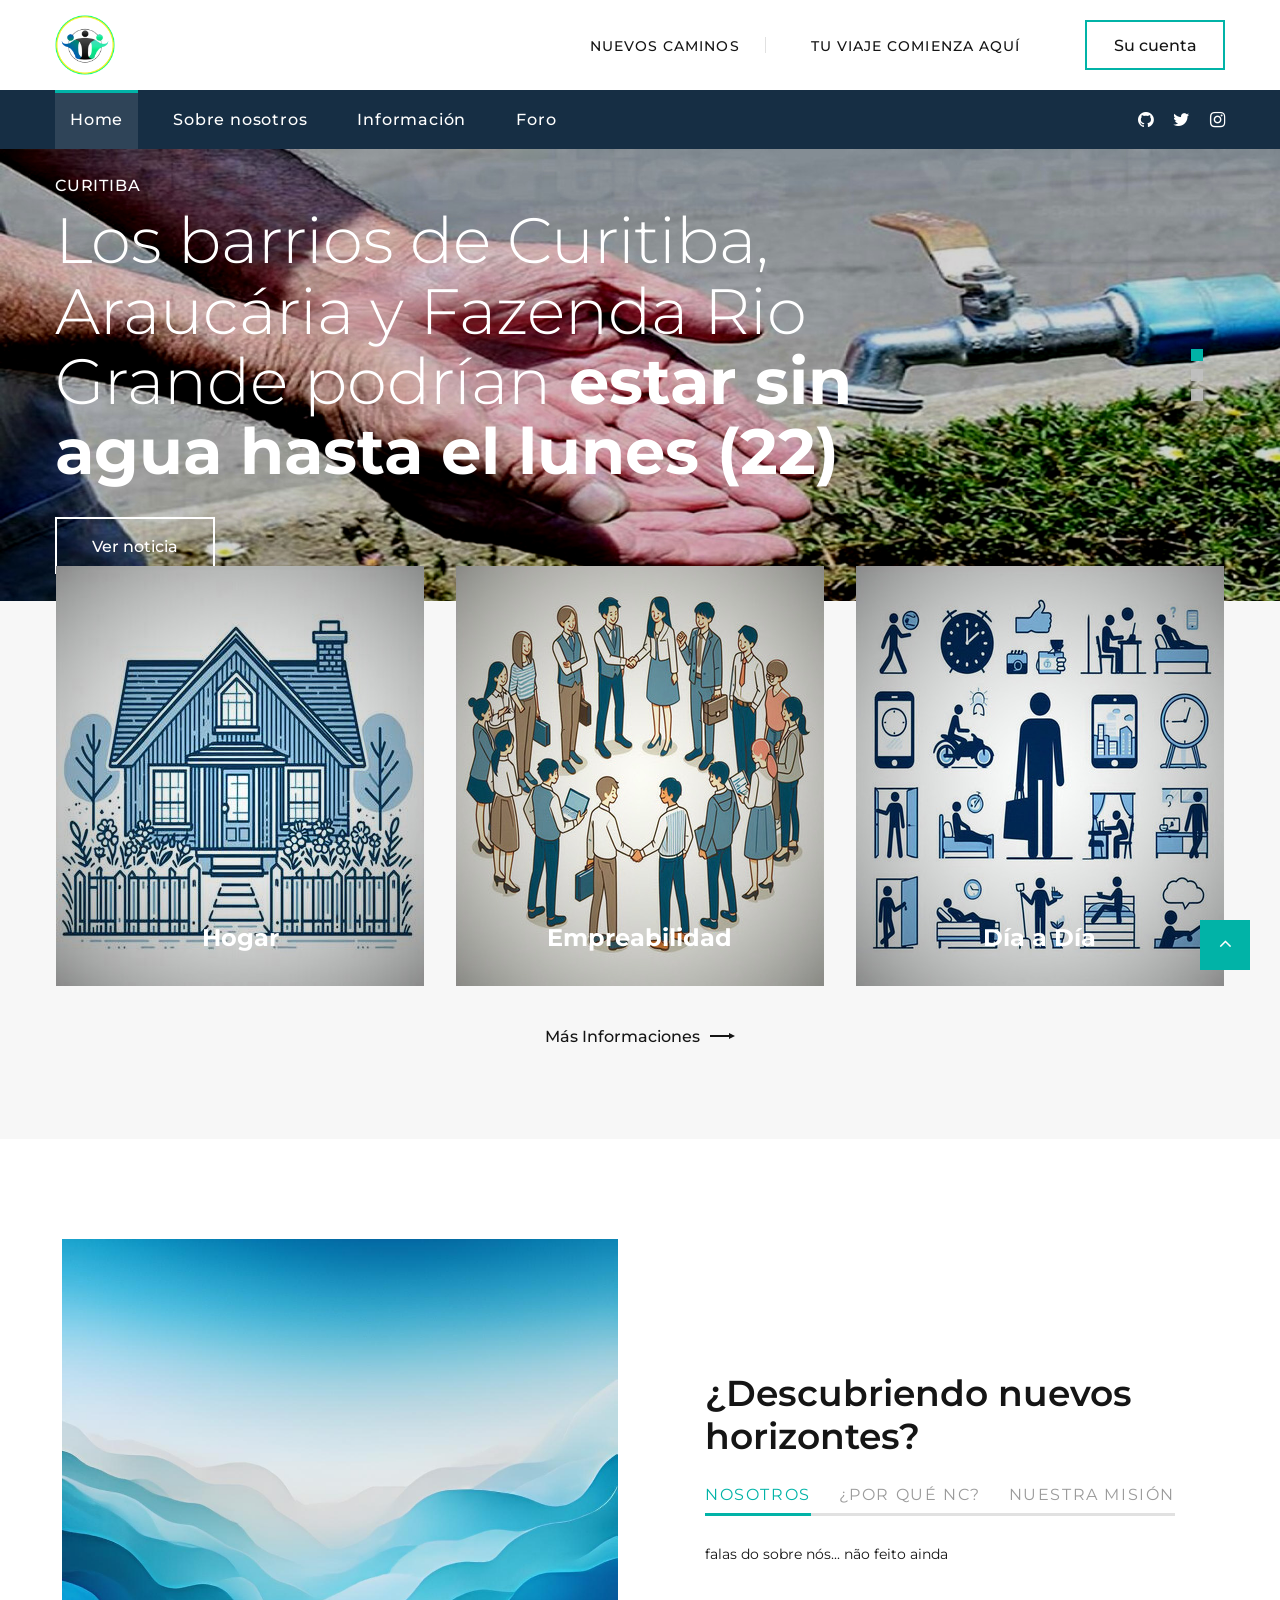
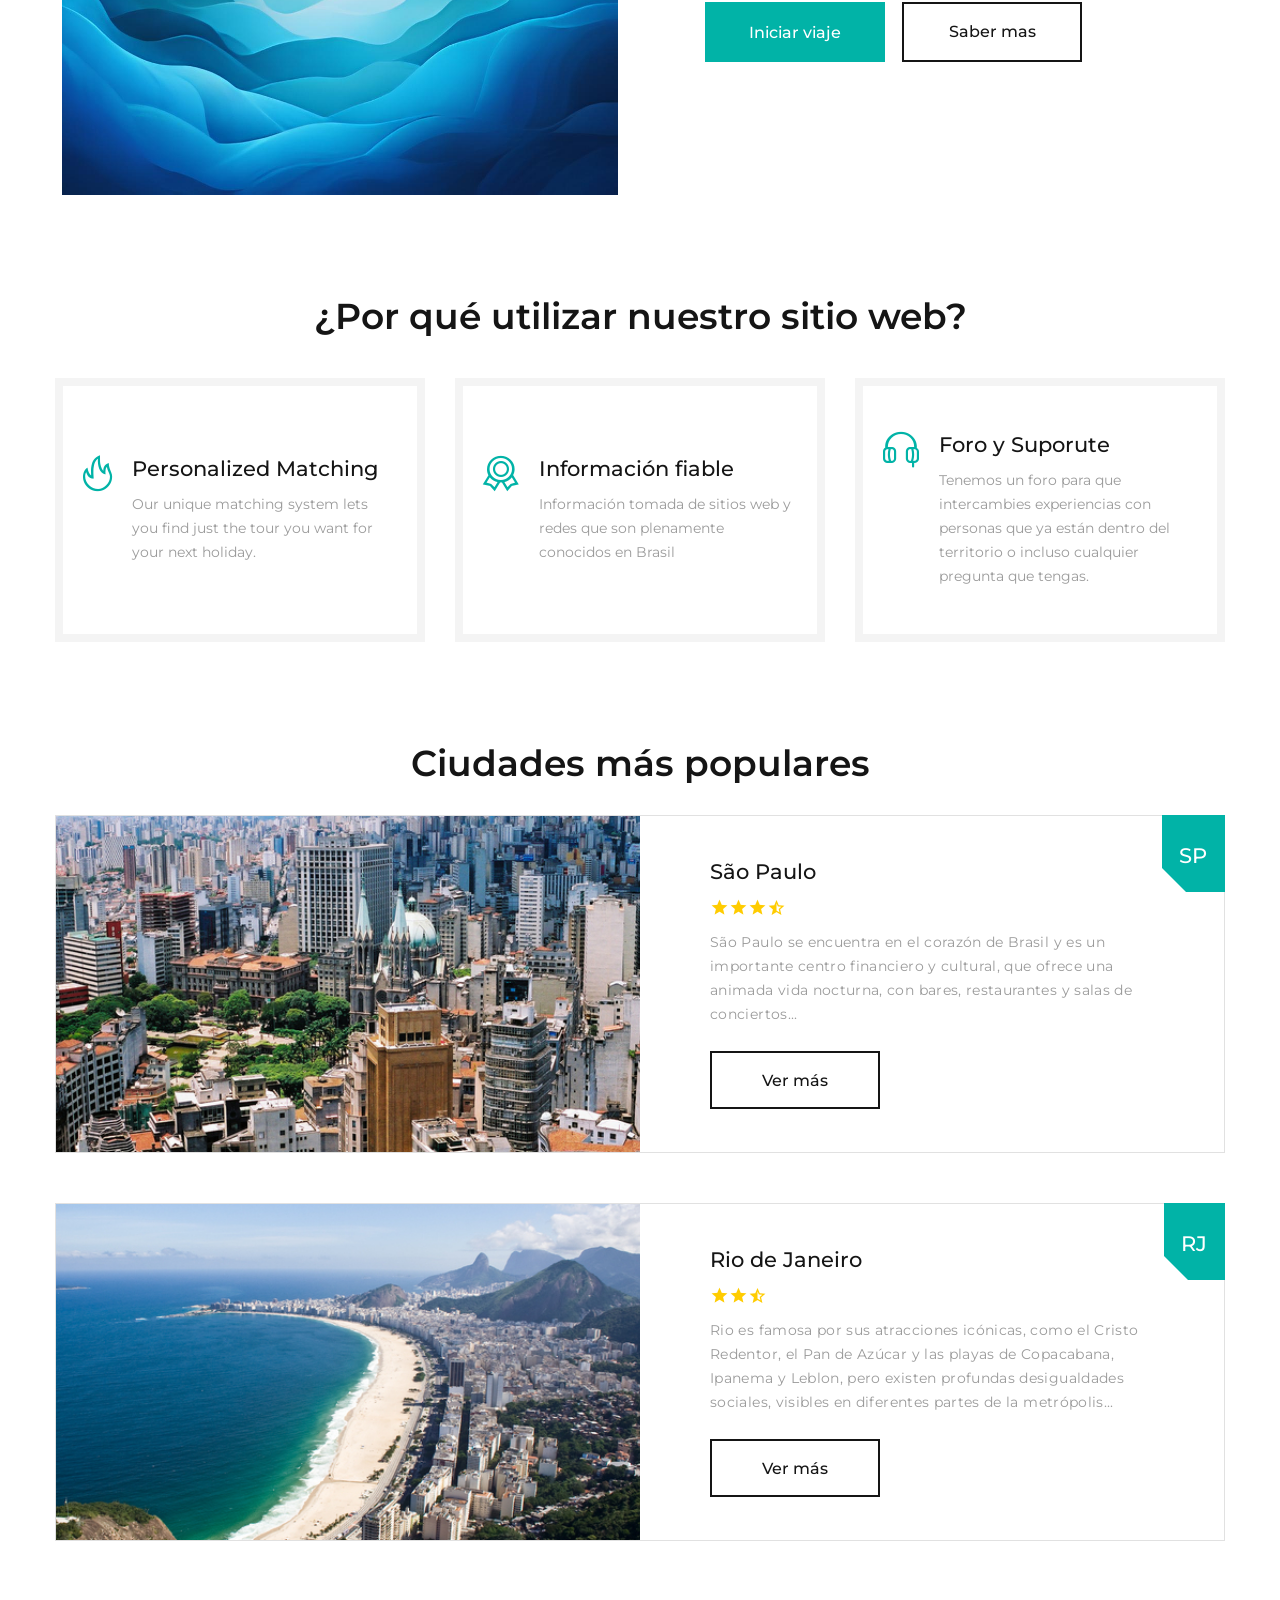
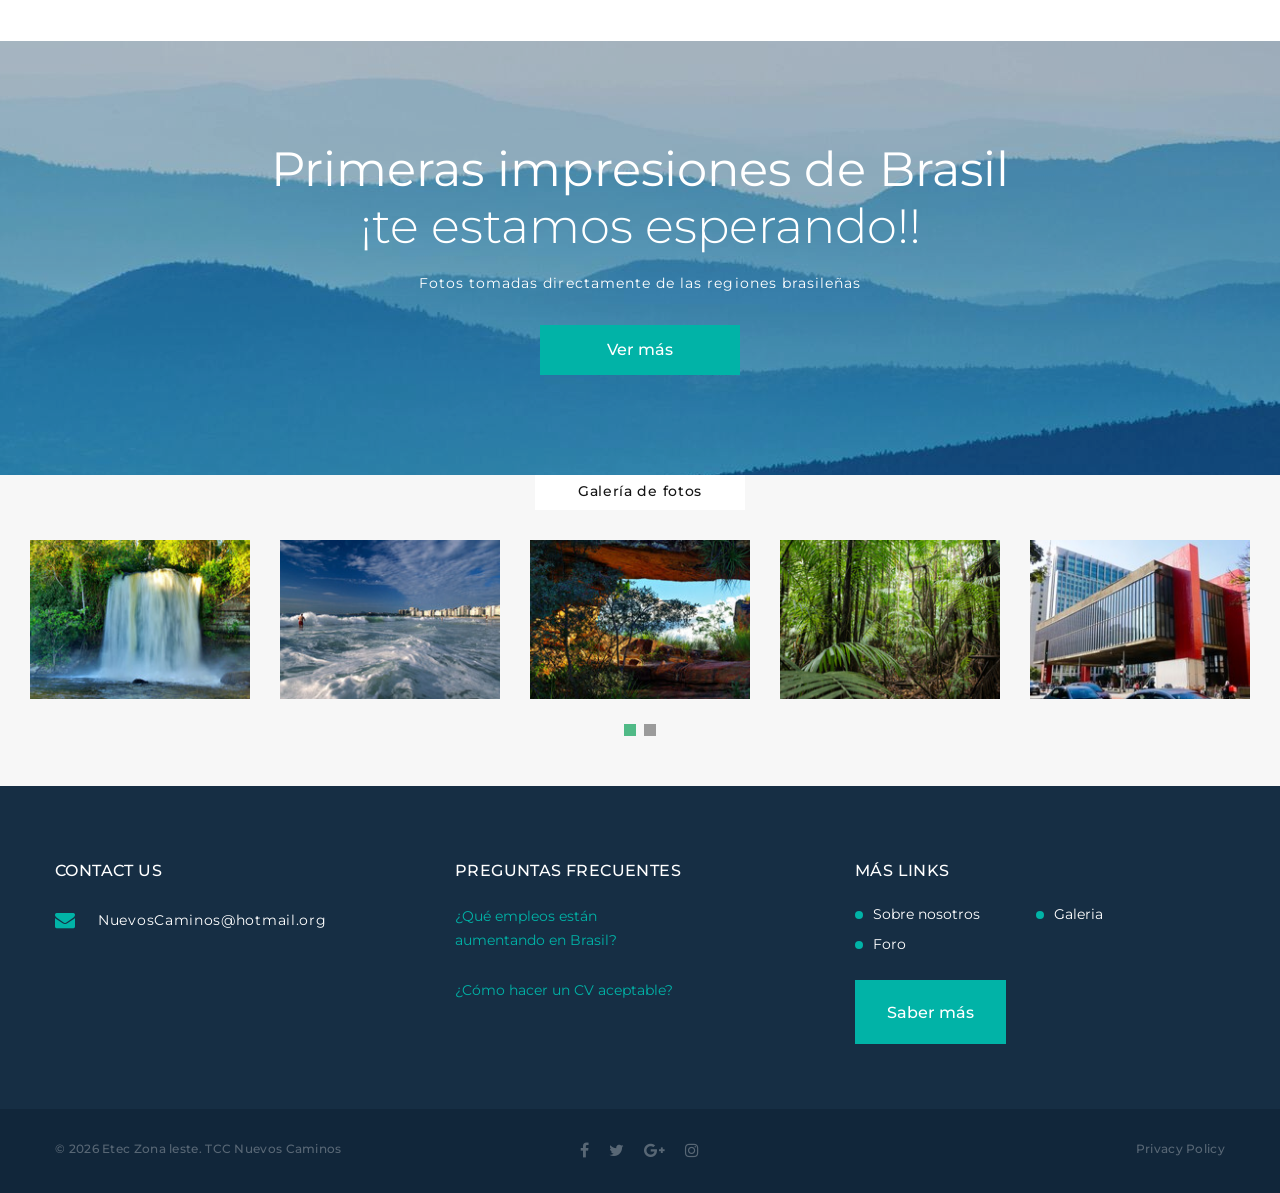
==== commit 79914df5: "Icons Arrumados de cada página" ====
--- a/Front-end/index.html
+++ b/Front-end/index.html
@@ -121,10 +121,9 @@
                   <ul
                     class="list-inline list-inline-md rd-navbar-corporate-list-social"
                   >
-                    <li><a class="icon fa fa-facebook" href="#"></a></li>
-                    <li><a class="icon fa fa-twitter" href="#"></a></li>
-                    <li><a class="icon fa fa-google-plus" href="#"></a></li>
-                    <li><a class="icon fa fa-instagram" href="#"></a></li>
+                  <li><a class="icon fa fa-github" href="https://github.com/Nuevos-Caminos/NC"></a></li> 
+                  <li><a class="icon fa fa-twitter" href="https://x.com/Nuevos_Caminos0"></a></li>
+                  <li><a class="icon fa fa-instagram" href="https://www.instagram.com/nuevos_caminos02/"></a></li>
                   </ul>
                   <!-- RD Navbar Nav: Começo da navbar-->
                   <ul class="rd-navbar-nav">
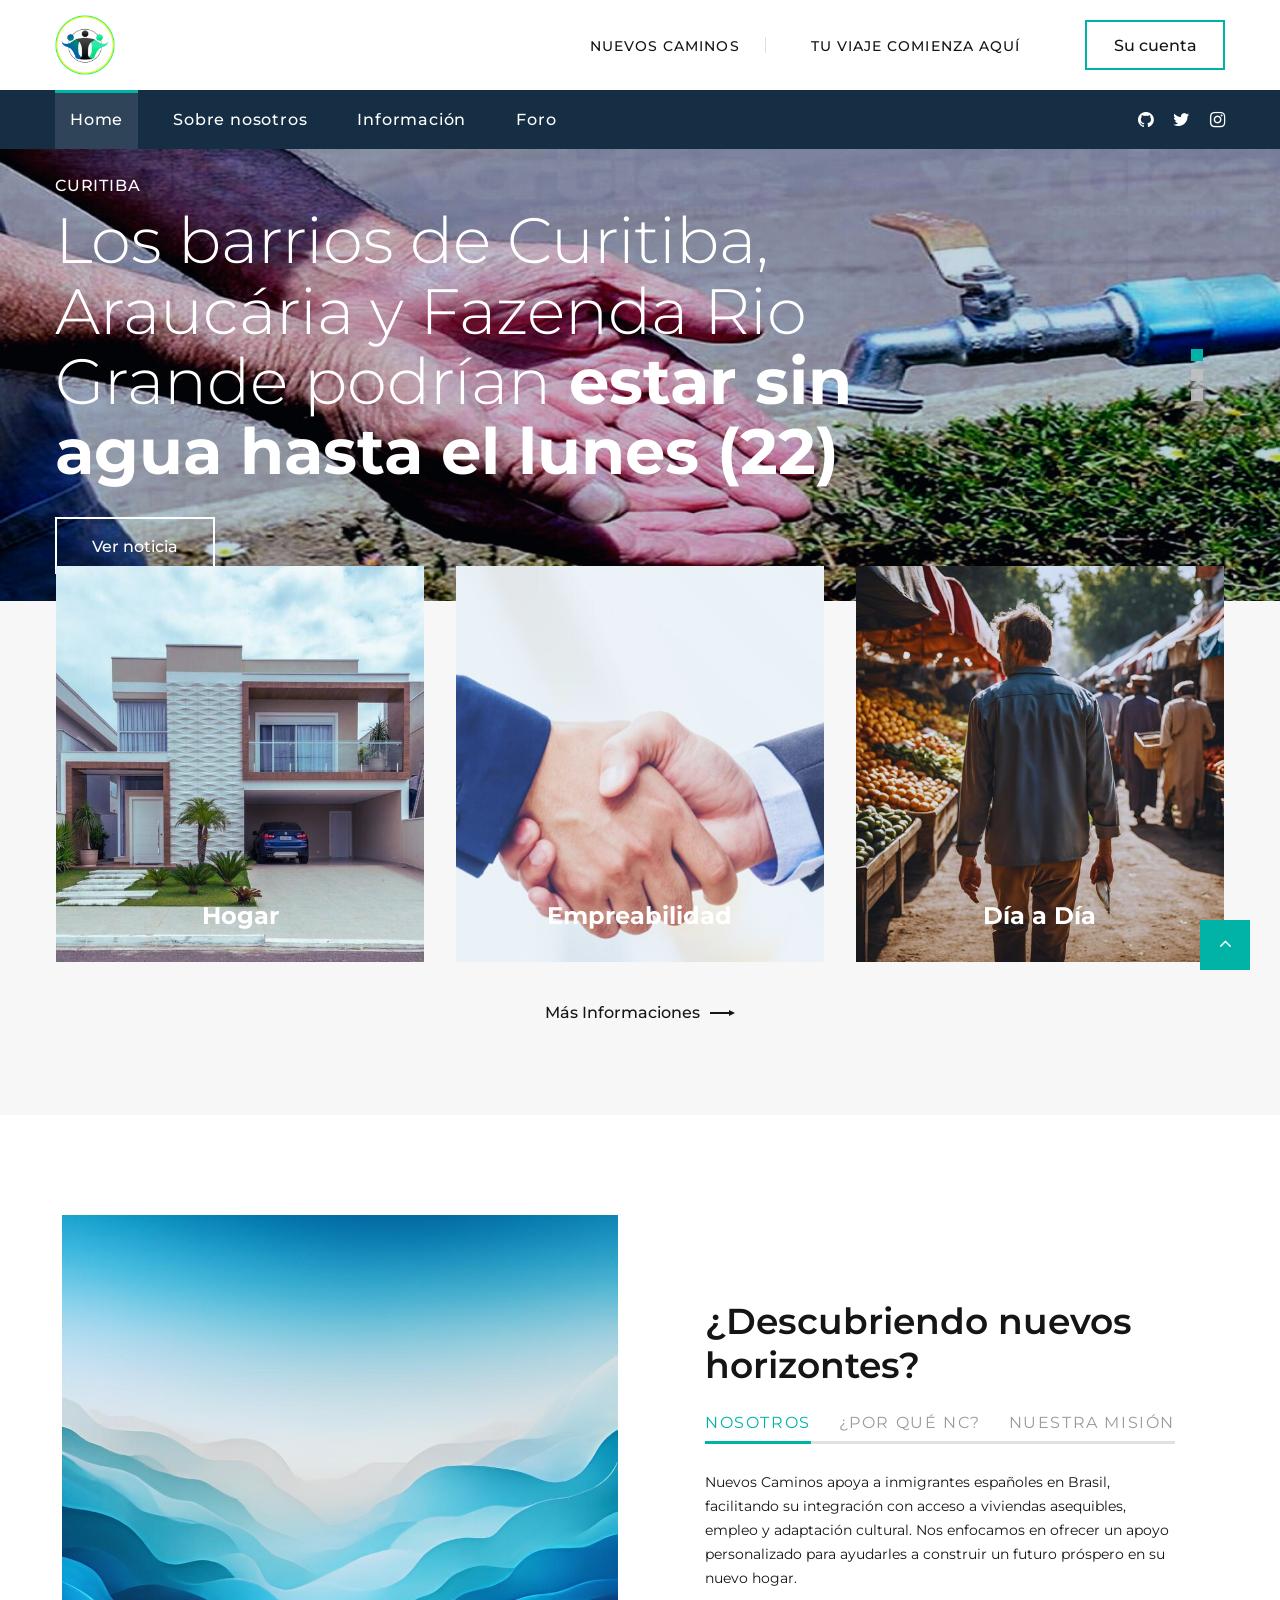
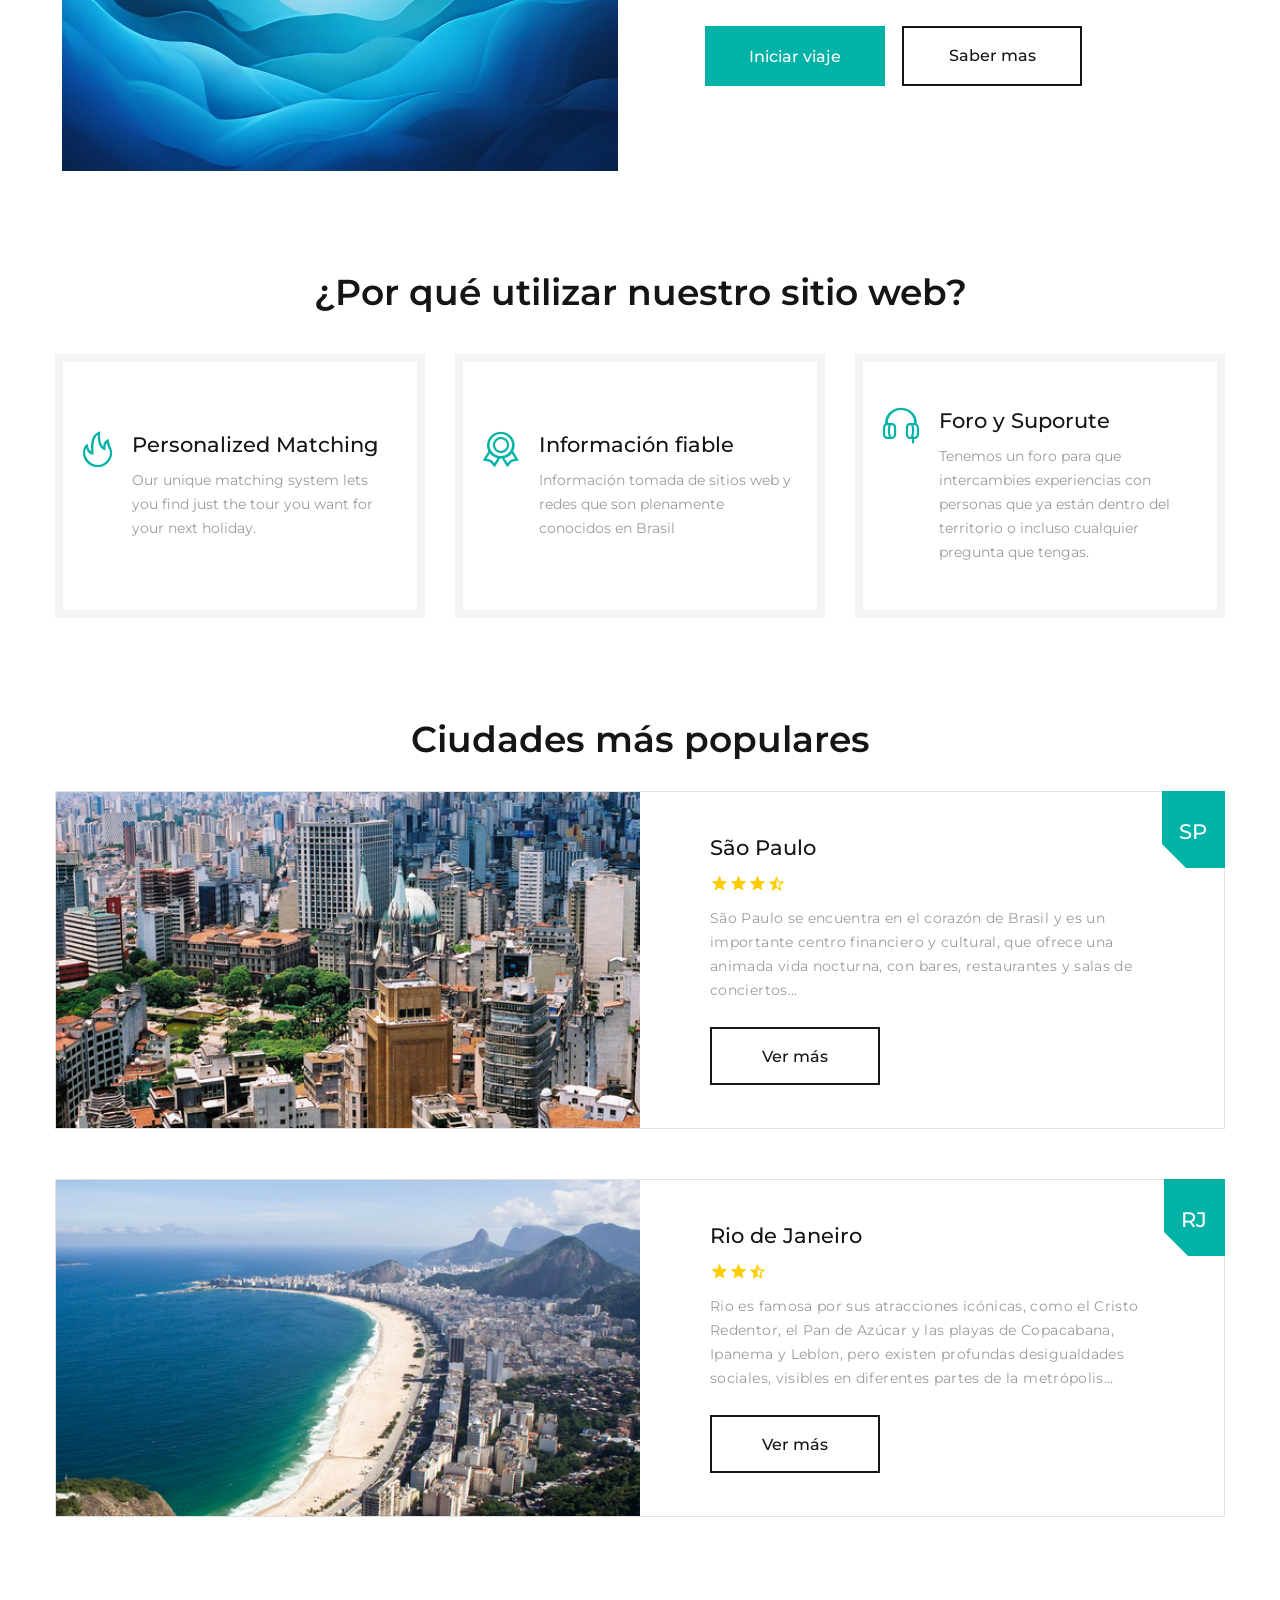
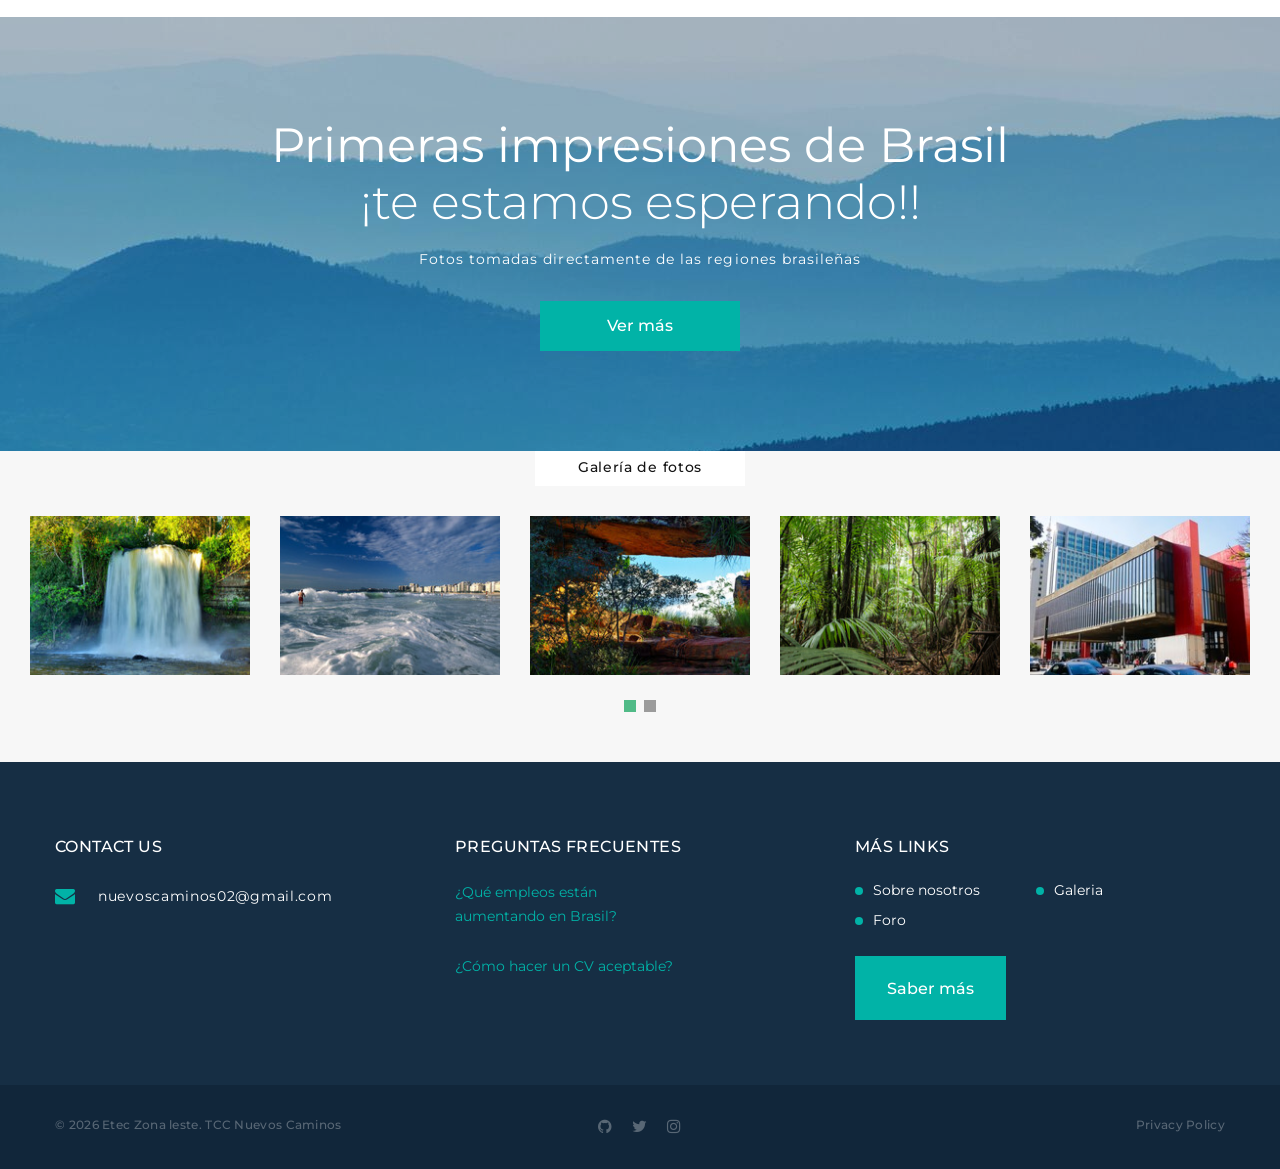
==== commit 697ebfc9: "Imagens Arrumada do index.html" ====
--- a/Front-end/index.html
+++ b/Front-end/index.html
@@ -163,7 +163,7 @@
         <div class="swiper-wrapper text-left">
           <div
             class="swiper-slide context-dark"
-            data-slide-bg="images/noticias/flaguaCR.jpg"
+            data-slide-bg="images/noticias/primeira.jpg"
           >
             <div class="swiper-slide-caption section-md">
               <div class="container">
@@ -198,7 +198,7 @@
           </div>
           <div
             class="swiper-slide context-dark"
-            data-slide-bg="images/noticias/Greve.jpg"
+            data-slide-bg="images/noticias/Grevee.jpg"
           >
             <div class="swiper-slide-caption section-md">
               <div class="container">
@@ -299,7 +299,7 @@
                     <li>
                       <a href="Información nvb/empreabilidad.html"
                         ><img
-                          src="images/empreg.jpg"
+                          src="images/empre.png"
                           alt=""
                           width="368"
                           height="420"
@@ -316,7 +316,7 @@
                     <li>
                       <a href="Información nvb/consejos.html"
                         ><img
-                          src="images/dia.jpg"
+                          src="images/hogarf.jpg"
                           alt=""
                           width="368"
                           height="420"
@@ -386,7 +386,7 @@
                   <div class="tab-content">
                     <div class="tab-pane fade show active" id="tabs-7-1">
                       <p>
-                        falas do sobre nós... não feito ainda
+                        Nuevos Caminos apoya a inmigrantes españoles en Brasil, facilitando su integración con acceso a viviendas asequibles, empleo y adaptación cultural. Nos enfocamos en ofrecer un apoyo personalizado para ayudarles a construir un futuro próspero en su nuevo hogar.
                       </p>
                       <div class="group-md group-middle">
                         <a
@@ -402,7 +402,7 @@
                     </div>
                     <div class="tab-pane fade" id="tabs-7-2">
                       <p>
-                        falas do sobre nós... não feito ainda
+                        Porque nos especializamos en apoyar a inmigrantes españoles en Brasil, brindando soluciones integrales en vivienda, empleo y adaptación. Con NC, te aseguras de recibir un apoyo confiable y personalizado para empezar una nueva vida con confianza.
                       </p>
                       <div class="group-md group-middle">
                         <a
@@ -418,7 +418,7 @@
                     </div>
                     <div class="tab-pane fade" id="tabs-7-3">
                       <p>
-                        falas do sobre nós... não feito ainda
+                        Nuestra misión en NC es auxiliar a los inmigrantes españoles en Brasil, brindándoles apoyo en la búsqueda de vivienda accesible, oportunidades laborales y adaptación cultural. Estamos comprometidos a facilitar su transición y asegurar que puedan construir un futuro seguro y próspero.
                       </p>
                       <div class="group-md group-middle">
                         <a
@@ -846,7 +846,7 @@
                           </div>
                           <div class="unit-body">
                             <a class="link-aemail" href="mailto:#"
-                              >NuevosCaminos@hotmail.org</a>
+                              >nuevoscaminos02@gmail.com</a>
                           </div>
                         </div>
                       </li>
@@ -913,10 +913,9 @@
               <div class="col-sm-6 col-md-4 text-sm-right text-md-center">
                 <div>
                   <ul class="list-inline list-inline-sm footer-social-list-2">
-                    <li><a class="icon fa fa-facebook" href="#"></a></li>
-                    <li><a class="icon fa fa-twitter" href="#"></a></li>
-                    <li><a class="icon fa fa-google-plus" href="#"></a></li>
-                    <li><a class="icon fa fa-instagram" href="#"></a></li>
+                    <li><a class="icon fa fa-github" href="https://github.com/Nuevos-Caminos/NC"></a></li> 
+                  <li><a class="icon fa fa-twitter" href="https://x.com/Nuevos_Caminos0"></a></li>
+                  <li><a class="icon fa fa-instagram" href="https://www.instagram.com/nuevos_caminos02/"></a></li>
                   </ul>
                 </div>
               </div>
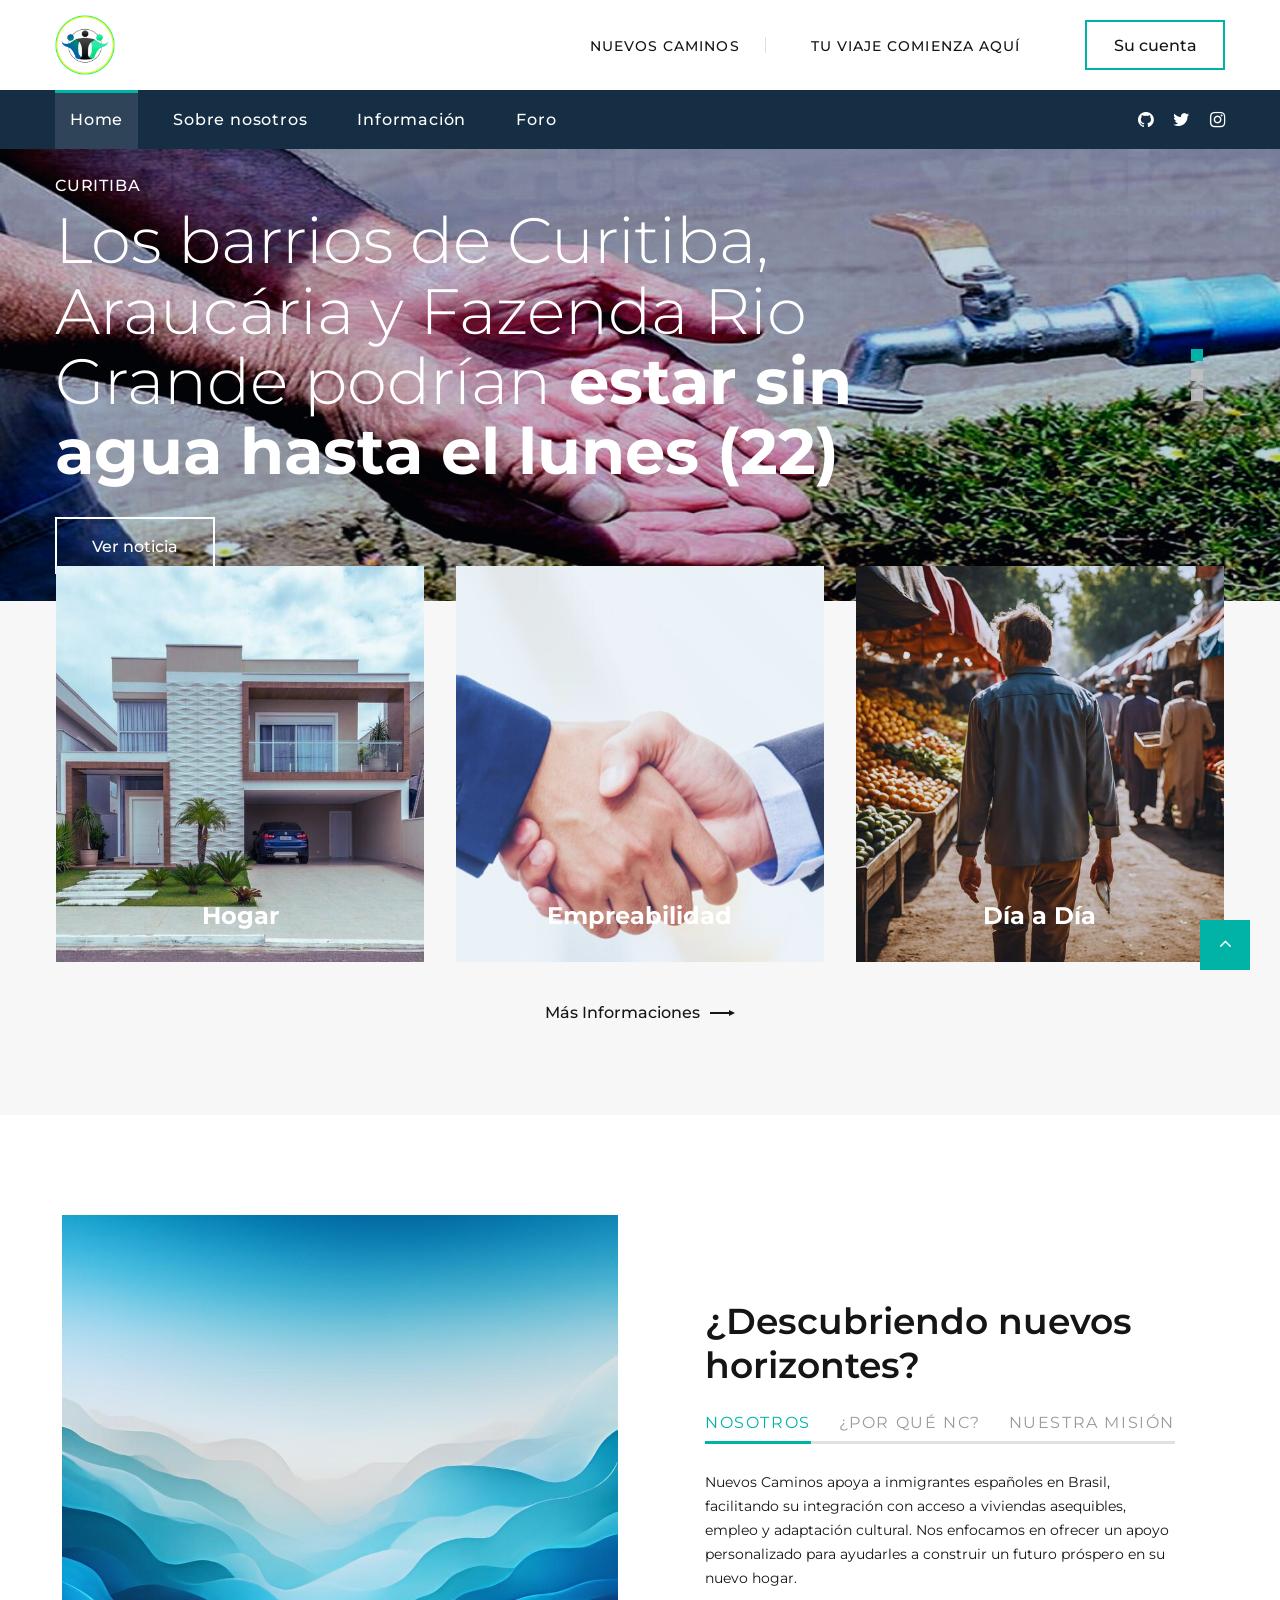
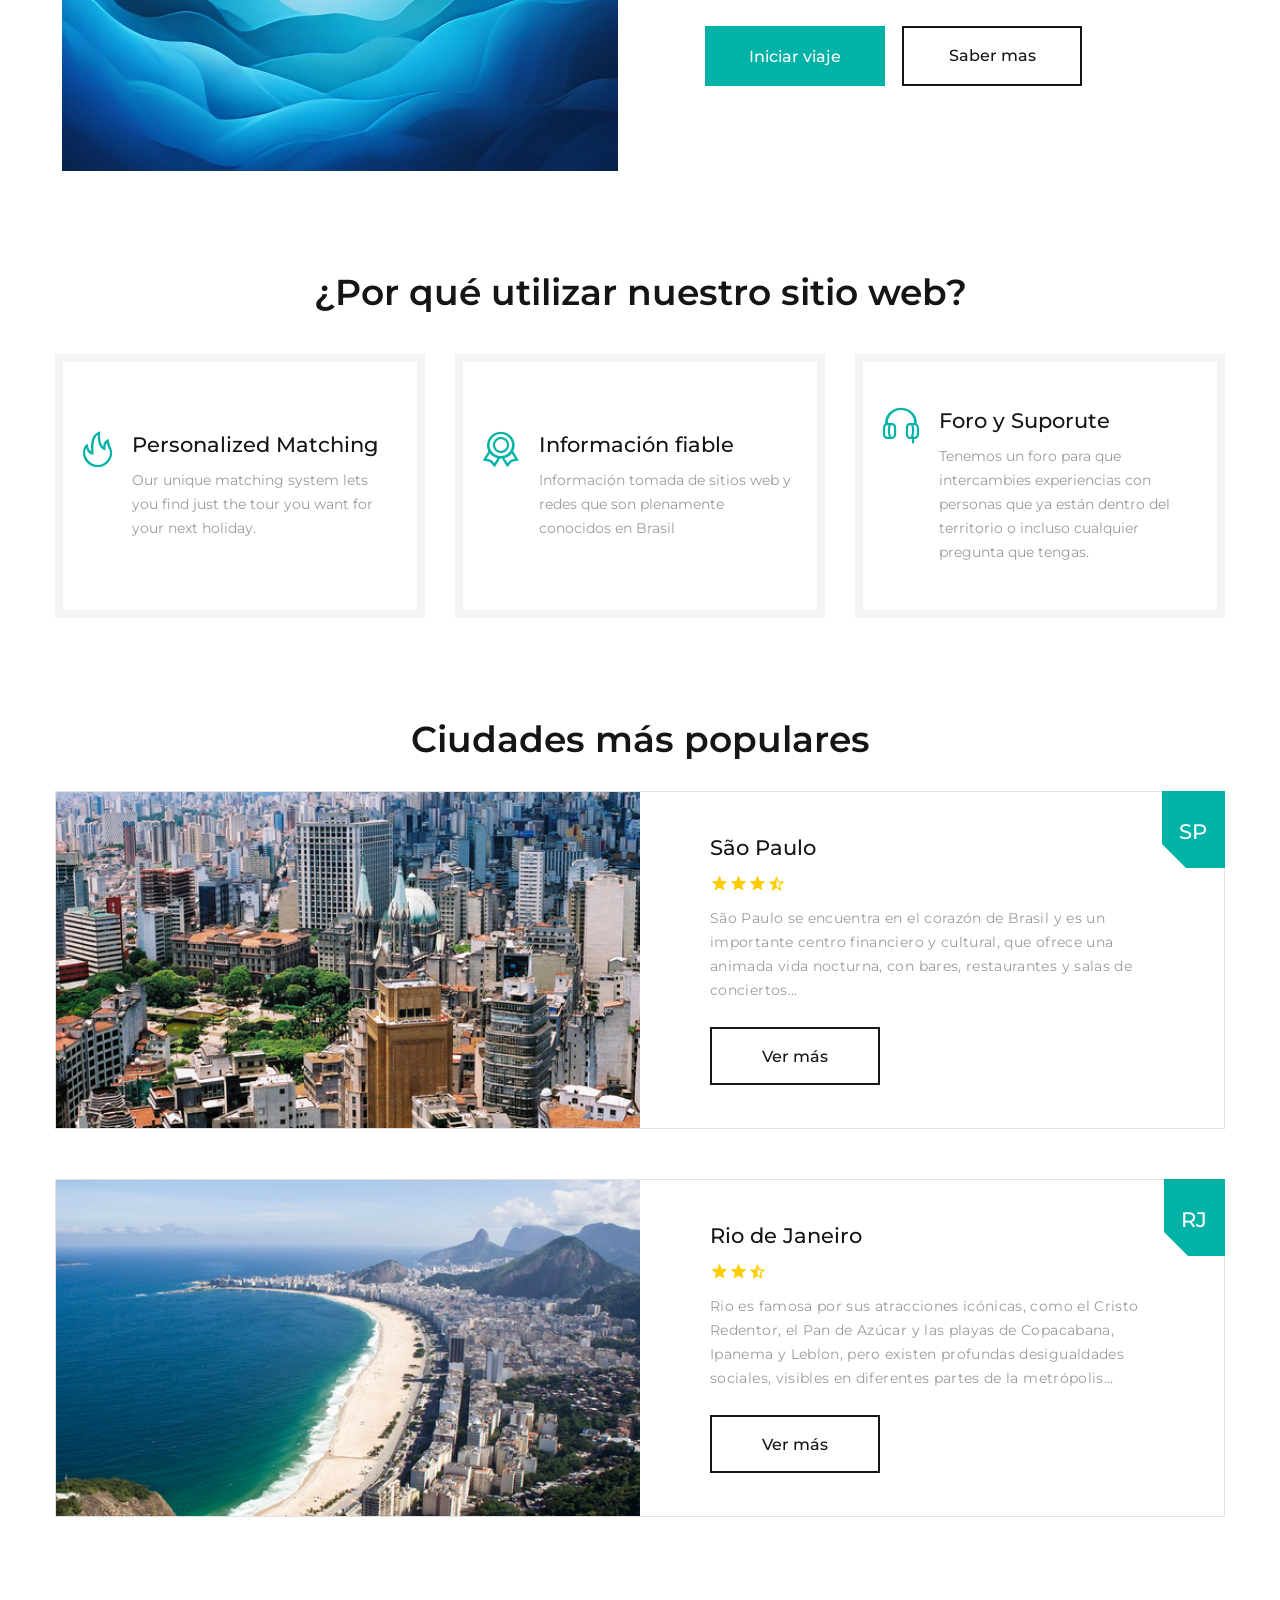
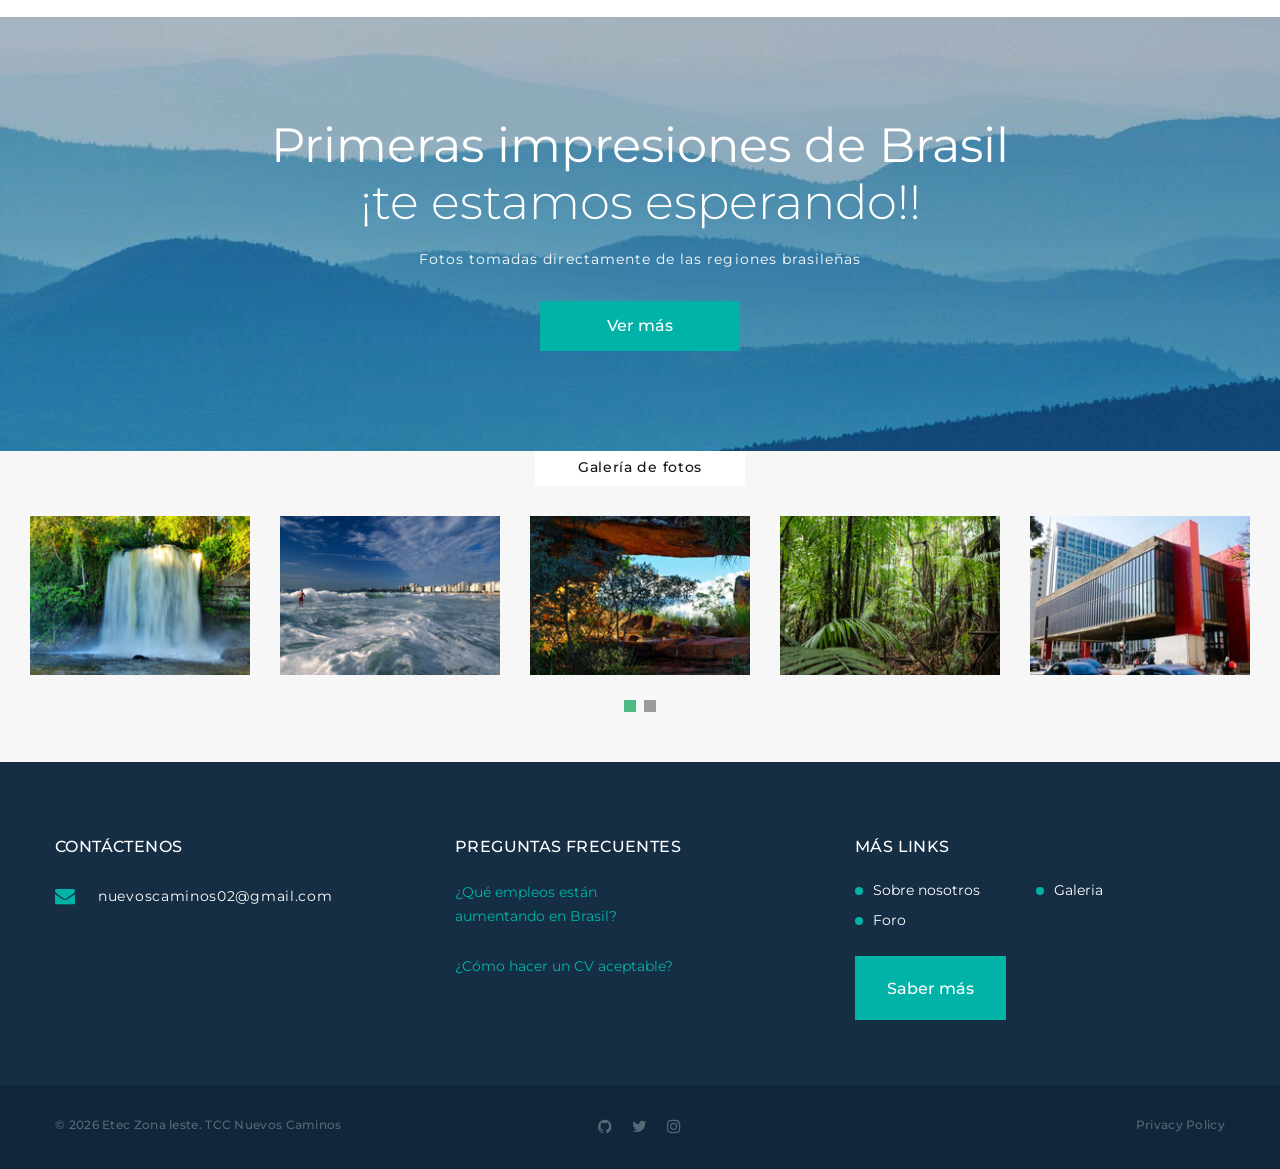
==== commit 6ef32c37: "Arrumado o footer" ====
--- a/Front-end/index.html
+++ b/Front-end/index.html
@@ -123,7 +123,7 @@
                   >
                   <li><a class="icon fa fa-github" href="https://github.com/Nuevos-Caminos/NC"></a></li> 
                   <li><a class="icon fa fa-twitter" href="https://x.com/Nuevos_Caminos0"></a></li>
-                  <li><a class="icon fa fa-instagram" href="https://www.instagram.com/nuevos_caminos02/"></a></li>
+                  <li><a class="icon fa fa-instagram" href="https://www.instagram.com/tcc_nuevoscaminos/"></a></li>
                   </ul>
                   <!-- RD Navbar Nav: Começo da navbar-->
                   <ul class="rd-navbar-nav">
@@ -837,7 +837,7 @@
               <div class="col-sm-6 col-md-12 col-lg-3 col-xl-4">
                 <div class="oh-desktop">
                   <div class="wow slideInRight" data-wow-delay="0s">
-                    <h6 class="text-spacing-100 text-uppercase">Contact us</h6>
+                    <h6 class="text-spacing-100 text-uppercase">Contáctenos</h6>
                     <ul class="footer-contacts d-inline-block d-sm-block">
                       <li>
                         <div class="unit">
@@ -915,7 +915,7 @@
                   <ul class="list-inline list-inline-sm footer-social-list-2">
                     <li><a class="icon fa fa-github" href="https://github.com/Nuevos-Caminos/NC"></a></li> 
                   <li><a class="icon fa fa-twitter" href="https://x.com/Nuevos_Caminos0"></a></li>
-                  <li><a class="icon fa fa-instagram" href="https://www.instagram.com/nuevos_caminos02/"></a></li>
+                  <li><a class="icon fa fa-instagram" href="https://www.instagram.com/tcc_nuevoscaminos/"></a></li>
                   </ul>
                 </div>
               </div>
--- a/Front-end/css/style.css
+++ b/Front-end/css/style.css
@@ -3,6 +3,23 @@
 * Trunk version 2.0.0
 */
 /** @group Base */
+#imgbody{
+	border-radius: 15px;
+}
+
+#scroll{
+	list-style-type: disclosure-closed;
+	color: gray;
+}
+
+#imagem{
+	font-size:18px;
+	background-color: #01b3a7;
+	color: white;
+	padding: 10px 20px;
+	border-radius: 5px;
+}
+
 a:focus,
 button:focus {
 	outline: none !important;
